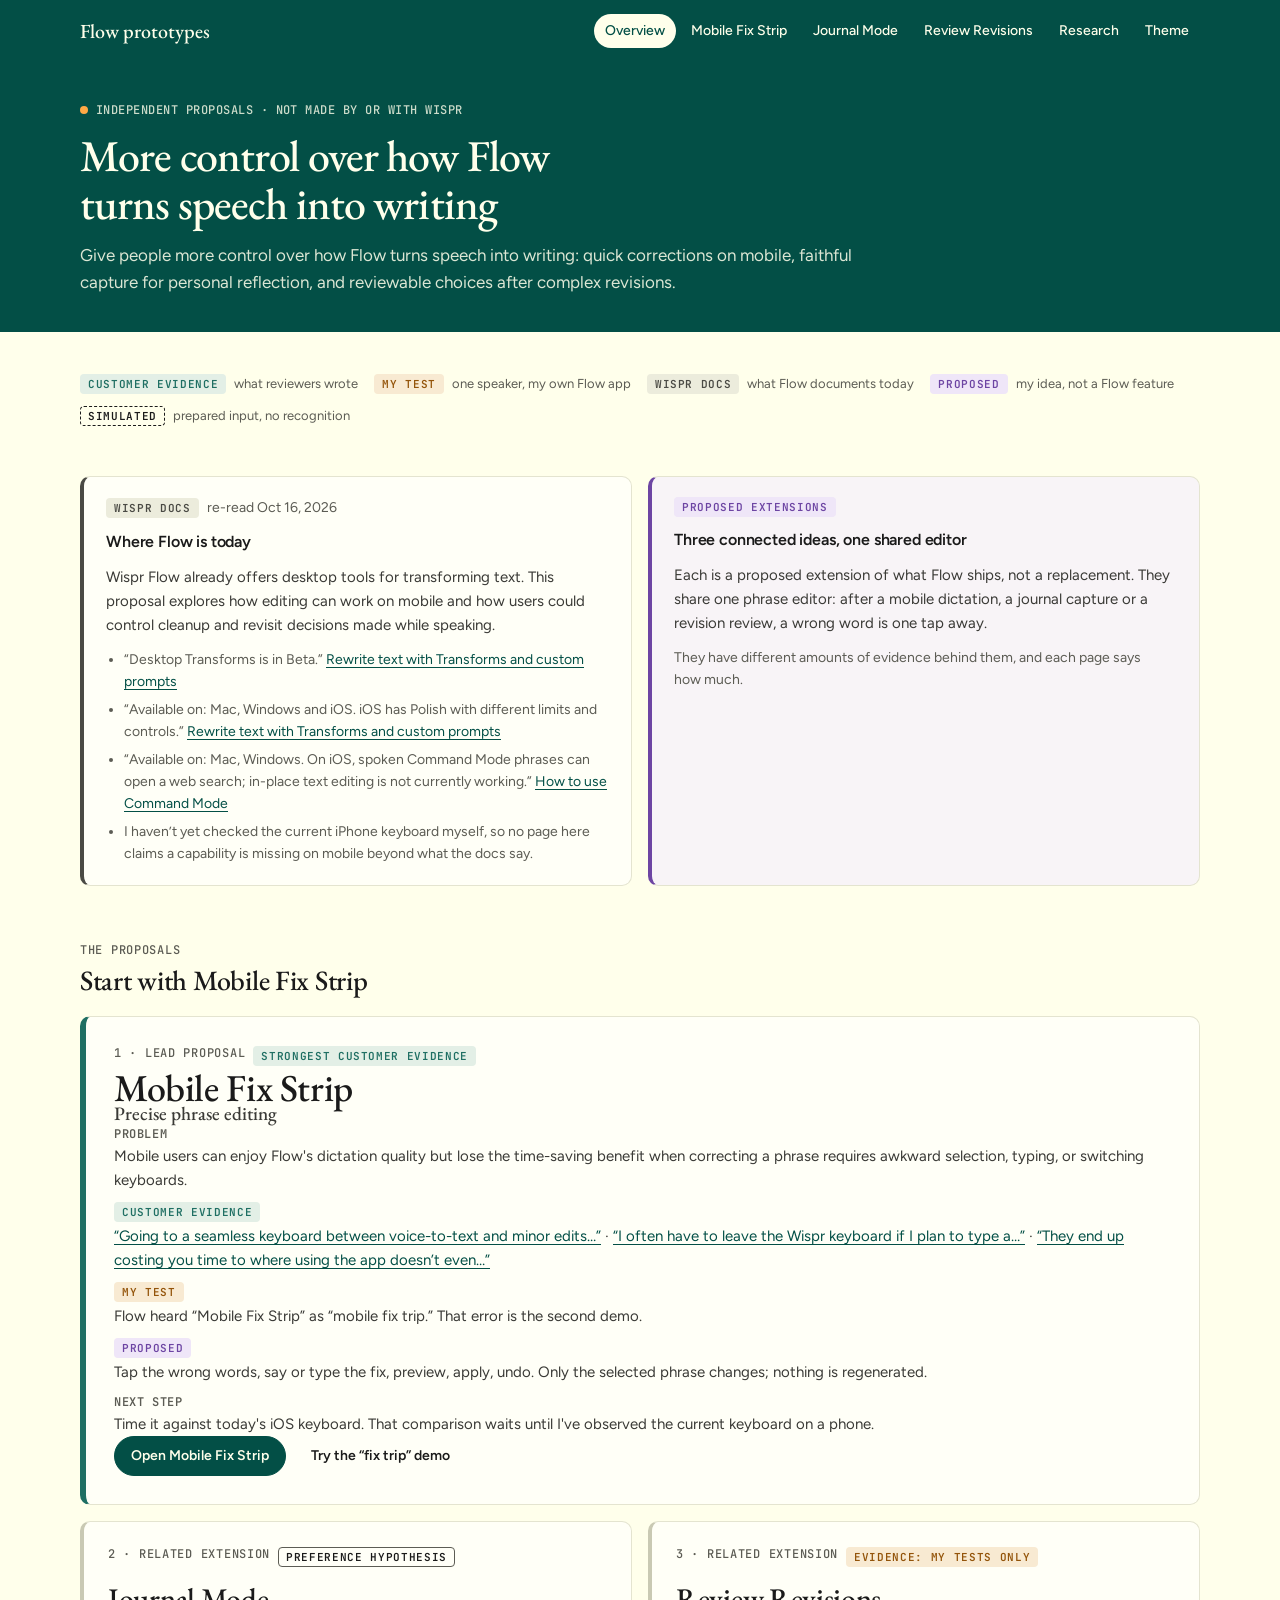
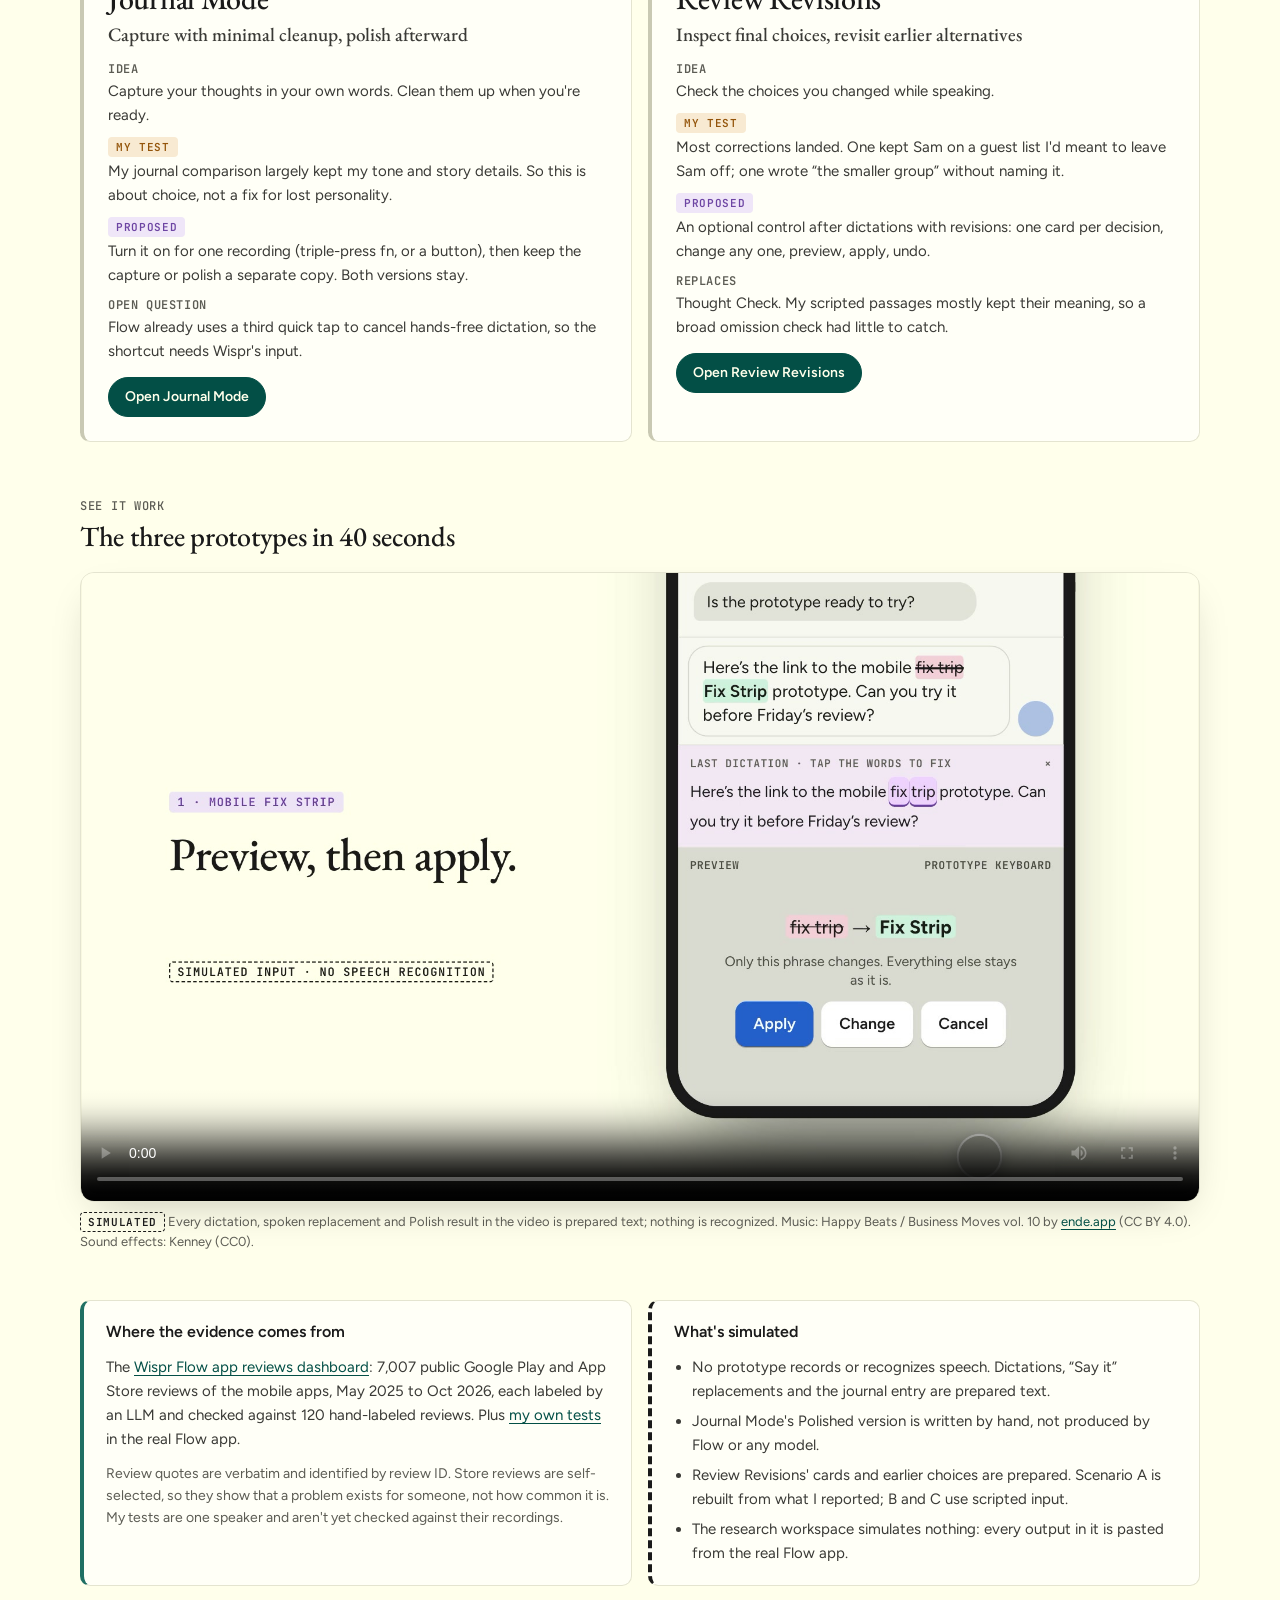
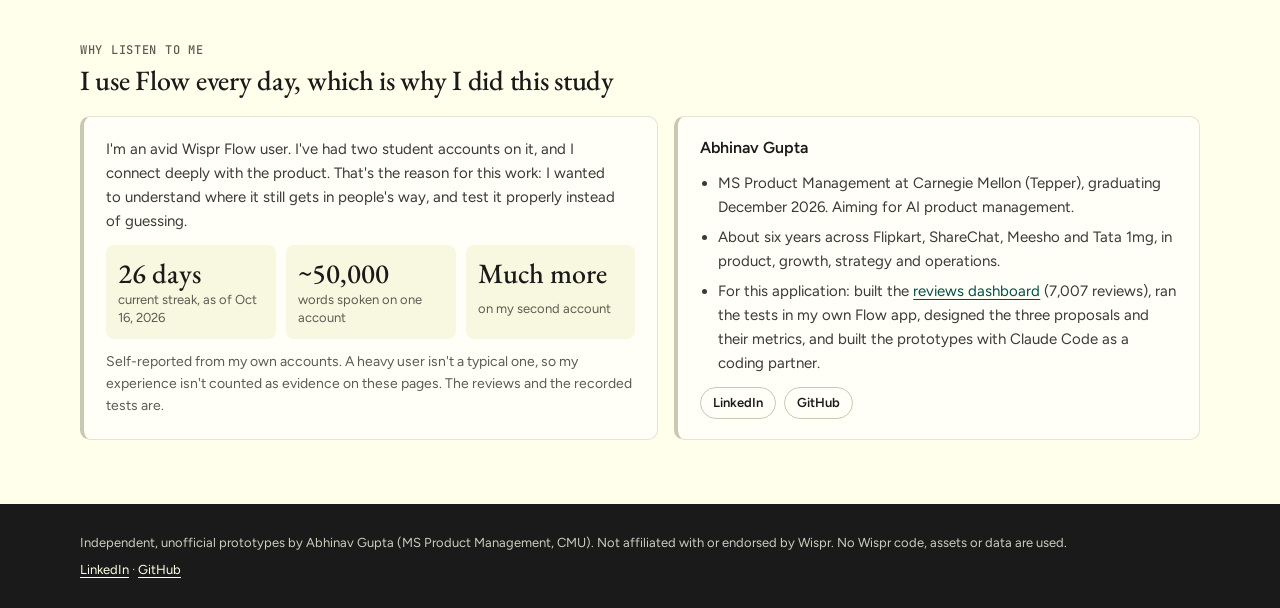
==== site/index.html @ 8ecdcc31 "Replace demo video with a 40s cut of all three prototypes Co-Authored-By: Claude Opus 5.5 <noreply@a" ====
<!doctype html>
<html lang="en">
<head>
  <meta charset="utf-8">
  <meta name="viewport" content="width=device-width, initial-scale=1, viewport-fit=cover">
  <title>Flow prototypes</title>
  <meta name="description" content="Three proposed extensions for Wispr Flow: Mobile Fix Strip, Journal Mode and Review Revisions, grounded in public app reviews and my own tests.">
  <link rel="icon" href="data:,">
  <meta name="theme-color" content="#034f46">
  <link rel="preconnect" href="https://fonts.googleapis.com">
  <link rel="preconnect" href="https://fonts.gstatic.com" crossorigin>
  <link rel="stylesheet" href="https://fonts.googleapis.com/css2?family=EB+Garamond:wght@500;600&family=Figtree:wght@400;500;600;700&family=JetBrains+Mono:wght@500;600&display=swap">
  <link rel="stylesheet" href="assets/styles.css">
  <script src="assets/shared.js"></script>
  <script src="assets/evidence.js"></script>
  <script defer src="assets/overview.js"></script>
</head>
<body>
  <a class="skip" href="#concepts">Skip to the prototypes</a>
  <div class="masthead">
    <div class="shell topbar">
      <a class="site-name" href="./">Flow prototypes</a>
      <nav class="nav" aria-label="Pages">
        <a href="./" aria-current="page">Overview</a>
        <a href="fix-strip/">Mobile Fix Strip</a>
        <a href="journal-mode/">Journal Mode</a>
        <a href="review-revisions/">Review Revisions</a>
        <a href="research/">Research</a>
        <button id="theme" type="button" aria-label="Switch color theme">Theme</button>
      </nav>
    </div>
    <div class="shell page-intro">
      <p class="independent">Independent proposals · not made by or with Wispr</p>
      <h1>More control over how Flow turns speech into writing</h1>
      <p class="lede">Give people more control over how Flow turns speech into writing: quick corrections on mobile, faithful capture for personal reflection, and reviewable choices after complex revisions.</p>
    </div>
  </div>

  <main class="shell">
    <div class="legend" aria-label="How to read these pages">
      <span class="item"><span class="tag tag-evidence">Customer evidence</span> what reviewers wrote</span>
      <span class="item"><span class="tag tag-finding">My test</span> one speaker, my own Flow app</span>
      <span class="item"><span class="tag tag-shipping">Wispr docs</span> what Flow documents today</span>
      <span class="item"><span class="tag tag-proposed">Proposed</span> my idea, not a Flow feature</span>
      <span class="item"><span class="tag tag-sim">Simulated</span> prepared input, no recognition</span>
    </div>

    <section aria-labelledby="today-h" class="grid-2">
      <article class="block shipping">
        <div class="button-row"><span class="tag tag-shipping">Wispr docs</span><span class="muted" id="read-on"></span></div>
        <h2 id="today-h" class="h3">Where Flow is today</h2>
        <p>Wispr Flow already offers desktop tools for transforming text. This proposal explores how editing can work on mobile and how users could control cleanup and revisit decisions made while speaking.</p>
        <ul class="ticks muted" id="today-quotes"></ul>
      </article>
      <article class="block proposed">
        <div class="button-row"><span class="tag tag-proposed">Proposed extensions</span></div>
        <h2 class="h3">Three connected ideas, one shared editor</h2>
        <p>Each is a proposed extension of what Flow ships, not a replacement. They share one phrase editor: after a mobile dictation, a journal capture or a revision review, a wrong word is one tap away.</p>
        <p class="muted">They have different amounts of evidence behind them, and each page says how much.</p>
      </article>
    </section>

    <section id="concepts" aria-labelledby="concepts-h">
      <div class="section-head">
        <p class="eyebrow">The proposals</p>
        <h2 id="concepts-h">Start with Mobile Fix Strip</h2>
      </div>
      <article class="block concept lead-concept">
        <div class="lead-grid">
          <div class="lead-copy">
            <div class="button-row"><span class="eyebrow">1 · Lead proposal</span><span class="tag tag-evidence">Strongest customer evidence</span></div>
            <h2>Mobile Fix Strip</h2>
            <p class="concept-kicker">Precise phrase editing</p>
            <dl>
              <div><dt>Problem</dt><dd>Mobile users can enjoy Flow's dictation quality but lose the time-saving benefit when correcting a phrase requires awkward selection, typing, or switching keyboards.</dd></div>
              <div><dt><span class="tag tag-evidence">Customer evidence</span></dt><dd id="fs-evidence"></dd></div>
              <div><dt><span class="tag tag-finding">My test</span></dt><dd>Flow heard “Mobile Fix Strip” as “mobile fix trip.” That error is the second demo.</dd></div>
              <div><dt><span class="tag tag-proposed">Proposed</span></dt><dd>Tap the wrong words, say or type the fix, preview, apply, undo. Only the selected phrase changes; nothing is regenerated.</dd></div>
              <div><dt>Next step</dt><dd>Time it against today's iOS keyboard. That comparison waits until I've observed the current keyboard on a phone.</dd></div>
            </dl>
            <div class="button-row"><a class="button primary" href="fix-strip/">Open Mobile Fix Strip</a><a class="button quiet" href="fix-strip/?scenario=fix-trip#demo">Try the “fix trip” demo</a></div>
          </div>
        </div>
      </article>

      <div class="grid-2 extensions">
        <article class="block concept">
          <div class="button-row"><span class="eyebrow">2 · Related extension</span><span class="tag tag-hypothesis">Preference hypothesis</span></div>
          <h2>Journal Mode</h2>
          <p class="concept-kicker">Capture with minimal cleanup, polish afterward</p>
          <dl>
            <div><dt>Idea</dt><dd>Capture your thoughts in your own words. Clean them up when you're ready.</dd></div>
            <div><dt><span class="tag tag-finding">My test</span></dt><dd>My journal comparison largely kept my tone and story details. So this is about choice, not a fix for lost personality.</dd></div>
            <div><dt><span class="tag tag-proposed">Proposed</span></dt><dd>Turn it on for one recording (triple-press fn, or a button), then keep the capture or polish a separate copy. Both versions stay.</dd></div>
            <div><dt>Open question</dt><dd>Flow already uses a third quick tap to cancel hands-free dictation, so the shortcut needs Wispr's input.</dd></div>
          </dl>
          <div class="button-row"><a class="button primary" href="journal-mode/">Open Journal Mode</a></div>
        </article>
        <article class="block concept">
          <div class="button-row"><span class="eyebrow">3 · Related extension</span><span class="tag tag-finding">Evidence: my tests only</span></div>
          <h2>Review Revisions</h2>
          <p class="concept-kicker">Inspect final choices, revisit earlier alternatives</p>
          <dl>
            <div><dt>Idea</dt><dd>Check the choices you changed while speaking.</dd></div>
            <div><dt><span class="tag tag-finding">My test</span></dt><dd>Most corrections landed. One kept Sam on a guest list I'd meant to leave Sam off; one wrote “the smaller group” without naming it.</dd></div>
            <div><dt><span class="tag tag-proposed">Proposed</span></dt><dd>An optional control after dictations with revisions: one card per decision, change any one, preview, apply, undo.</dd></div>
            <div><dt>Replaces</dt><dd>Thought Check. My scripted passages mostly kept their meaning, so a broad omission check had little to catch.</dd></div>
          </dl>
          <div class="button-row"><a class="button primary" href="review-revisions/">Open Review Revisions</a></div>
        </article>
      </div>
    </section>

    <section aria-labelledby="video-h" class="video-section">
      <div class="section-head">
        <p class="eyebrow">See it work</p>
        <h2 id="video-h">The three prototypes in 40 seconds</h2>
      </div>
      <figure class="video-figure">
        <video controls playsinline preload="metadata" poster="assets/video/flow-prototypes.jpg" width="1920" height="1080">
          <source src="assets/video/flow-prototypes.mp4" type="video/mp4">
          Your browser can't play this video. <a href="assets/video/flow-prototypes.mp4">Download it</a>.
        </video>
        <figcaption class="muted"><span class="tag tag-sim">Simulated</span> Every dictation, spoken replacement and Polish result in the video is prepared text; nothing is recognized. Music: Happy Beats / Business Moves vol. 10 by <a href="https://ende.app/en" target="_blank" rel="noopener">ende.app</a> (CC BY 4.0). Sound effects: Kenney (CC0).</figcaption>
      </figure>
    </section>

    <section aria-labelledby="src-h" class="grid-2">
      <article class="block evidence">
        <h3 id="src-h">Where the evidence comes from</h3>
        <p>The <a href="https://wispr-reviews-site.vercel.app/">Wispr Flow app reviews dashboard</a>: 7,007 public Google Play and App Store reviews of the mobile apps, May 2025 to Oct 2026, each labeled by an LLM and checked against 120 hand-labeled reviews. Plus <a href="research/">my own tests</a> in the real Flow app.</p>
        <p class="muted">Review quotes are verbatim and identified by review ID. Store reviews are self-selected, so they show that a problem exists for someone, not how common it is. My tests are one speaker and aren't yet checked against their recordings.</p>
      </article>
      <article class="block sim">
        <h3>What's simulated</h3>
        <ul class="ticks">
          <li>No prototype records or recognizes speech. Dictations, “Say it” replacements and the journal entry are prepared text.</li>
          <li>Journal Mode's Polished version is written by hand, not produced by Flow or any model.</li>
          <li>Review Revisions' cards and earlier choices are prepared. Scenario A is rebuilt from what I reported; B and C use scripted input.</li>
          <li>The research workspace simulates nothing: every output in it is pasted from the real Flow app.</li>
        </ul>
      </article>
    </section>

    <section aria-labelledby="about-h">
      <div class="section-head">
        <p class="eyebrow">Why listen to me</p>
        <h2 id="about-h">I use Flow every day, which is why I did this study</h2>
      </div>
      <div class="about">
        <article class="block">
          <p>I'm an avid Wispr Flow user. I've had two student accounts on it, and I connect deeply with the product. That's the reason for this work: I wanted to understand where it still gets in people's way, and test it properly instead of guessing.</p>
          <div class="usage" aria-label="My Flow usage, self-reported">
            <div><strong>26 days</strong><span>current streak, as of Oct 16, 2026</span></div>
            <div><strong>~50,000</strong><span>words spoken on one account</span></div>
            <div><strong>Much more</strong><span>on my second account</span></div>
          </div>
          <p class="muted">Self-reported from my own accounts. A heavy user isn't a typical one, so my experience isn't counted as evidence on these pages. The reviews and the recorded tests are.</p>
        </article>
        <article class="block">
          <h3>Abhinav Gupta</h3>
          <ul class="ticks">
            <li>MS Product Management at Carnegie Mellon (Tepper), graduating December 2026. Aiming for AI product management.</li>
            <li>About six years across Flipkart, ShareChat, Meesho and Tata 1mg, in product, growth, strategy and operations.</li>
            <li>For this application: built the <a href="https://wispr-reviews-site.vercel.app/">reviews dashboard</a> (7,007 reviews), ran the tests in my own Flow app, designed the three proposals and their metrics, and built the prototypes with Claude Code as a coding partner.</li>
          </ul>
          <div class="button-row"><a class="button small" href="https://www.linkedin.com/in/abhinavgupta0809" target="_blank" rel="noopener">LinkedIn</a><a class="button small" href="https://github.com/abhinavgupta0809" target="_blank" rel="noopener">GitHub</a></div>
        </article>
      </div>
    </section>
  </main>

  <footer class="site-footer">
    <div class="shell">
      <p>Independent, unofficial prototypes by Abhinav Gupta (MS Product Management, CMU). Not affiliated with or endorsed by Wispr. No Wispr code, assets or data are used.</p>
      <p><a href="https://www.linkedin.com/in/abhinavgupta0809" target="_blank" rel="noopener">LinkedIn</a> · <a href="https://github.com/abhinavgupta0809" target="_blank" rel="noopener">GitHub</a></p>
    </div>
  </footer>
</body>
</html>
---- site/assets/styles.css ----
/* Tokens: same Wispr Flow palette as the reviews dashboard (wispr-reviews/site/styles.css), read from
   wisprflow.ai's stylesheet on 2026-10-12. Content-type colors are derived: evidence, finding,
   proposed and simulated must never share a color. */
:root {
  color-scheme: light;
  --font-sans: "Figtree", ui-sans-serif, system-ui, -apple-system, "Segoe UI", Arial, sans-serif;
  --font-serif: "EB Garamond", "Iowan Old Style", Georgia, serif;
  --font-mono: "JetBrains Mono", ui-monospace, "SF Mono", Menlo, monospace;
  --ease-out: cubic-bezier(0.23, 1, 0.32, 1);
  --hero: #034f46; --ink: #1a1a1a; --cream: #ffffeb; --dawn: #f0d7ff;
  --page: #ffffeb; --surface: #f8f8e0; --raised: #fffff7; --border: #e4e4d0; --border-strong: #c9c9b3;
  --text-1: #1a1a1a; --text-2: #3a3a36; --text-3: #5c5c54; --text-4: #8a8a7c;
  --brand: #034f46; --on-brand: #ffffeb; --focus: #034f46;
  --evidence: #1f6f63; --evidence-soft: #e3efe6;
  --finding: #93540a; --finding-soft: #f8ead2;
  --proposed: #6d45a3; --proposed-soft: #efe6f8;
  --shipping: #4a4a44; --shipping-soft: #ececdc;
  --sim: #1a1a1a;
  --ok: #1f6f63; --bad: #b02e46; --warn: #93540a;
  --hl: #f0d7ff; --hl-ink: #1a1a1a; --ins: #cdeedd; --del: #f6d3d9;
  --shadow: 0 16px 40px -18px rgba(26, 26, 26, 0.28);
}
@media (prefers-color-scheme: dark) {
  :root:not([data-theme="light"]) {
    color-scheme: dark;
    --page: #1a1a1a; --surface: #222220; --raised: #2b2b28; --border: #3a3a35; --border-strong: #55554d;
    --text-1: #ffffeb; --text-2: #d6d6c2; --text-3: #a3a394; --text-4: #7d7d70;
    --brand: #dcbcf7; --on-brand: #1a1a1a; --focus: #f0d7ff;
    --evidence: #6cc4b2; --evidence-soft: #1f302c;
    --finding: #ffb45e; --finding-soft: #3a2c19;
    --proposed: #c7a5f0; --proposed-soft: #2f2640;
    --shipping: #c9c9b3; --shipping-soft: #2f2f2b;
    --sim: #ffffeb;
    --ok: #6cc4b2; --bad: #f0738a; --warn: #ffb45e;
    --hl: #5b3f86; --hl-ink: #ffffeb; --ins: #1e4a3c; --del: #5a2430;
    --shadow: 0 18px 40px -16px rgba(0, 0, 0, 0.6);
  }
}
:root[data-theme="dark"] {
  color-scheme: dark;
  --page: #1a1a1a; --surface: #222220; --raised: #2b2b28; --border: #3a3a35; --border-strong: #55554d;
  --text-1: #ffffeb; --text-2: #d6d6c2; --text-3: #a3a394; --text-4: #7d7d70;
  --brand: #dcbcf7; --on-brand: #1a1a1a; --focus: #f0d7ff;
  --evidence: #6cc4b2; --evidence-soft: #1f302c;
  --finding: #ffb45e; --finding-soft: #3a2c19;
  --proposed: #c7a5f0; --proposed-soft: #2f2640;
  --shipping: #c9c9b3; --shipping-soft: #2f2f2b;
  --sim: #ffffeb;
  --ok: #6cc4b2; --bad: #f0738a; --warn: #ffb45e;
  --hl: #5b3f86; --hl-ink: #ffffeb; --ins: #1e4a3c; --del: #5a2430;
  --shadow: 0 18px 40px -16px rgba(0, 0, 0, 0.6);
}

/* Base */
*, *::before, *::after { box-sizing: border-box; }
html { scrollbar-color: var(--border-strong) transparent; }
body { margin: 0; background: var(--page); color: var(--text-2); font: 400 15px/24px var(--font-sans); -webkit-font-smoothing: antialiased; }
h1, h2, h3, h4, p, ul, ol, figure, blockquote { margin: 0; }
h1, h2, h3, h4 { color: var(--text-1); font-weight: 600; text-wrap: balance; }
h1 { font: 500 44px/48px var(--font-serif); letter-spacing: -0.02em; }
h2 { font: 500 28px/32px var(--font-serif); letter-spacing: -0.01em; }
h3 { font-size: 16px; line-height: 22px; }
h4 { font-size: 14px; line-height: 20px; }
p { text-wrap: pretty; }
a { color: var(--brand); text-underline-offset: 3px; }
code, .mono { font-family: var(--font-mono); font-size: 0.86em; }
[hidden] { display: none !important; }
:focus-visible { outline: 2px solid var(--focus); outline-offset: 2px; border-radius: 4px; }
.sr-only { position: absolute; width: 1px; height: 1px; overflow: hidden; clip-path: inset(50%); white-space: nowrap; }
.skip { position: absolute; left: -999px; top: 8px; background: var(--raised); padding: 8px 12px; z-index: 10; }
.skip:focus { left: 8px; }

.shell { width: min(1120px, 100% - 32px); margin-inline: auto; }

/* Masthead and nav */
.masthead { background: var(--hero); color: var(--cream); }
.masthead a { color: var(--cream); }
.topbar { display: flex; align-items: center; justify-content: space-between; gap: 16px; padding-block: 14px; flex-wrap: wrap; }
.site-name { font: 500 20px/24px var(--font-serif); text-decoration: none; }
.nav { display: flex; gap: 4px; flex-wrap: wrap; align-items: center; }
.nav a, .nav button { color: var(--cream); text-decoration: none; font: 500 14px/20px var(--font-sans); padding: 6px 10px; border-radius: 999px; border: 1px solid transparent; background: none; cursor: pointer; }
.nav a:hover, .nav button:hover { border-color: rgba(255, 255, 235, 0.35); }
.nav a[aria-current="page"] { background: var(--cream); color: var(--hero); }
.page-intro { padding-block: 40px 36px; display: grid; gap: 14px; }
.page-intro > * { max-width: 780px; }
.page-intro h1 { color: var(--cream); }
.page-intro .lede { color: rgba(255, 255, 235, 0.86); font-size: 17px; line-height: 27px; }
.independent { display: inline-flex; gap: 8px; align-items: center; font: 500 12px/16px var(--font-mono); letter-spacing: 0.04em; text-transform: uppercase; color: rgba(255, 255, 235, 0.8); }
.independent::before { content: ""; width: 8px; height: 8px; border-radius: 50%; background: #ffa946; }

main { padding-block: 40px 64px; display: grid; gap: 48px; }
section > h2 + p, .section-head p { margin-top: 8px; color: var(--text-3); max-width: 720px; }
.section-head { margin-bottom: 20px; }
.eyebrow { font: 500 12px/16px var(--font-mono); text-transform: uppercase; letter-spacing: 0.06em; color: var(--text-3); margin-bottom: 6px; }

/* Content-type tags: the one visual system that keeps evidence, findings and proposals apart */
.tag { display: inline-flex; align-items: center; gap: 6px; font: 600 11px/16px var(--font-mono); text-transform: uppercase; letter-spacing: 0.06em; padding: 2px 8px; border-radius: 4px; white-space: nowrap; }
.tag-evidence { color: var(--evidence); background: var(--evidence-soft); }
.tag-finding { color: var(--finding); background: var(--finding-soft); }
.tag-proposed { color: var(--proposed); background: var(--proposed-soft); }
.tag-shipping { color: var(--shipping); background: var(--shipping-soft); }
.tag-sim { color: var(--sim); border: 1.5px dashed currentColor; padding: 1px 7px; }
.tag-hypothesis { color: var(--text-1); border: 1.5px solid var(--text-3); padding: 1px 7px; }
.tag-unverified { color: var(--warn); border: 1.5px solid currentColor; padding: 1px 7px; }

.block { background: var(--raised); border: 1px solid var(--border); border-left: 4px solid var(--kind, var(--border-strong)); border-radius: 10px; padding: 20px 22px; display: grid; gap: 12px; align-content: start; }
.block.evidence { --kind: var(--evidence); }
.block.finding { --kind: var(--finding); }
.block.proposed { --kind: var(--proposed); background: color-mix(in srgb, var(--proposed-soft) 45%, var(--raised)); }
.block.shipping { --kind: var(--shipping); }
.block.sim { --kind: var(--sim); border-left-style: dashed; }
.block p { color: var(--text-2); }
.block .muted, .muted { color: var(--text-3); font-size: 14px; line-height: 22px; }

.legend { display: flex; flex-wrap: wrap; gap: 8px 16px; align-items: center; font-size: 13px; color: var(--text-3); }
.legend span.item { display: inline-flex; gap: 8px; align-items: center; }

.grid-2 { display: grid; grid-template-columns: repeat(2, minmax(0, 1fr)); gap: 16px; }
.grid-3 { display: grid; grid-template-columns: repeat(3, minmax(0, 1fr)); gap: 16px; }
@media (max-width: 860px) { .grid-2, .grid-3 { grid-template-columns: 1fr; } }

/* Review quotes */
.quote { display: grid; gap: 10px; }
.quote blockquote { font: 500 19px/27px var(--font-serif); color: var(--text-1); }
.quote blockquote::before { content: "\201C"; } .quote blockquote::after { content: "\201D"; }
.quote .meta { font-size: 13px; line-height: 20px; color: var(--text-3); }
.quote .meta code { font-size: 12px; overflow-wrap: anywhere; }
.quote .why { font-size: 13px; line-height: 20px; color: var(--text-3); border-top: 1px dashed var(--border-strong); padding-top: 10px; }

/* Buttons */
.button { display: inline-flex; align-items: center; justify-content: center; gap: 8px; min-height: 40px; padding: 8px 16px; border-radius: 999px; border: 1px solid var(--border-strong); background: var(--raised); color: var(--text-1); font: 600 14px/20px var(--font-sans); cursor: pointer; text-decoration: none; transition: transform 120ms var(--ease-out), background 160ms; }
.button:hover { background: var(--surface); }
.button:active { transform: scale(0.97); }
.button.primary { background: var(--brand); border-color: var(--brand); color: var(--on-brand); }
.button.primary:hover { filter: brightness(1.08); }
.button.quiet { border-color: transparent; background: none; }
.button.small { min-height: 32px; padding: 4px 12px; font-size: 13px; }
.button[disabled] { opacity: 0.45; cursor: not-allowed; transform: none; }
.button-row { display: flex; gap: 8px; flex-wrap: wrap; align-items: center; }

/* Overview cards */
.concept { display: grid; gap: 14px; padding: 24px; }
.concept h2 { font-size: 30px; line-height: 34px; }
.concept .status { font-size: 13px; color: var(--text-3); }
.concept dl { display: grid; gap: 10px; margin: 0; }
.concept dt { font: 600 12px/16px var(--font-mono); text-transform: uppercase; letter-spacing: 0.05em; color: var(--text-3); }
.concept dd { margin: 2px 0 0; }

table { border-collapse: collapse; width: 100%; font-size: 14px; }
th, td { text-align: left; padding: 8px 10px; border-bottom: 1px solid var(--border); vertical-align: top; }
th { font: 600 12px/16px var(--font-mono); text-transform: uppercase; letter-spacing: 0.04em; color: var(--text-3); }
.table-wrap { overflow-x: auto; }

ul.plain { display: grid; gap: 8px; padding: 0; list-style: none; }
ul.ticks { display: grid; gap: 6px; padding-left: 18px; }
ol.steps { display: grid; gap: 6px; padding-left: 20px; }

footer.site-footer { background: var(--ink); color: rgba(255, 255, 235, 0.78); padding-block: 28px; font-size: 13px; line-height: 21px; }
footer.site-footer a { color: var(--cream); }
footer.site-footer .shell { display: grid; gap: 6px; }

@media (max-width: 640px) {
  h1 { font-size: 34px; line-height: 38px; }
  h2 { font-size: 24px; line-height: 28px; }
  .page-intro { padding-block: 28px; }
  main { padding-block: 28px 48px; gap: 36px; }
  .block { padding: 16px; }
}
@media (prefers-reduced-motion: reduce) { *, *::before, *::after { transition-duration: 1ms !important; animation-duration: 1ms !important; } }
.doc-quote { font: 500 17px/25px var(--font-serif); color: var(--text-1); }

/* Metrics */
.metrics { display: grid; gap: 16px; }
.m-gate { font-size: 14px; color: var(--text-2); }
.ladder { display: grid; grid-template-columns: minmax(0, 1.3fr) auto minmax(0, 1fr) auto minmax(0, 1fr); gap: 10px; align-items: stretch; }
.rung { border: 1px solid var(--border); border-radius: 10px; padding: 12px 14px; background: var(--raised); display: grid; gap: 4px; align-content: start; }
.rung strong { color: var(--text-1); font-size: 14px; line-height: 20px; font-weight: 600; }
.rung-label { font: 600 11px/16px var(--font-mono); text-transform: uppercase; letter-spacing: 0.05em; color: var(--text-3); }
.rung.star { border: 2px solid var(--proposed); background: var(--proposed-soft); }
.rung.anchor { border-style: dashed; }
.ladder .arrow { align-self: center; color: var(--text-3); font-size: 20px; }
@media (max-width: 760px) { .ladder { grid-template-columns: 1fr; } .ladder .arrow { transform: rotate(90deg); justify-self: center; } }
.m-star { font: 500 26px/30px var(--font-serif); }
.m-def, .m-card dl, .stedii dl { display: grid; gap: 6px; margin: 0; }
.m-row { display: grid; grid-template-columns: 150px minmax(0, 1fr); gap: 2px 12px; font-size: 14px; line-height: 21px; }
.m-row dt { font-weight: 600; color: var(--text-1); }
.m-row dd { margin: 0; color: var(--text-2); }
@media (max-width: 560px) { .m-row { grid-template-columns: 1fr; } }
.stedii summary { cursor: pointer; font-weight: 600; font-size: 14px; color: var(--text-1); }
.stedii[open] summary { margin-bottom: 8px; }
.m-sub { margin-top: 8px; }
.m-grid { display: grid; grid-template-columns: repeat(auto-fit, minmax(200px, 1fr)); gap: 12px; }
.m-card { background: var(--raised); border: 1px solid var(--border); border-radius: 10px; padding: 14px 16px; display: grid; gap: 8px; align-content: start; }
.m-card h4 { font-size: 15px; }
.m-formula { font-family: var(--font-mono); font-size: 12px; line-height: 18px; color: var(--text-2); background: var(--surface); border-radius: 6px; padding: 8px 10px; }
.m-card .m-row { grid-template-columns: 1fr; font-size: 13px; line-height: 19px; }
.m-card .m-row dt { font: 600 11px/16px var(--font-mono); text-transform: uppercase; letter-spacing: 0.05em; color: var(--text-3); }

/* About */
.about { display: grid; grid-template-columns: minmax(0, 1.1fr) minmax(0, 1fr); gap: 16px; }
@media (max-width: 860px) { .about { grid-template-columns: 1fr; } }
.usage { display: grid; grid-template-columns: repeat(3, minmax(0, 1fr)); gap: 10px; }
@media (max-width: 520px) { .usage { grid-template-columns: 1fr; } }
.usage div { background: var(--surface); border-radius: 8px; padding: 12px; display: grid; gap: 2px; }
.usage strong { font: 500 28px/32px var(--font-serif); color: var(--text-1); }
.usage span { font-size: 13px; line-height: 18px; color: var(--text-3); }

/* Overview video */
.video-figure { margin: 0; display: grid; gap: 10px; }
.video-figure video { width: 100%; height: auto; aspect-ratio: 16 / 9; border-radius: 14px; border: 1px solid var(--border); background: var(--surface); box-shadow: var(--shadow); display: block; }
.video-figure figcaption { font-size: 13px; line-height: 20px; }

/* Demo side panels: step checklist and text check (all three prototypes) */
.checklist { display: grid; gap: 6px; padding: 0; list-style: none; counter-reset: step; }
.checklist li { counter-increment: step; display: flex; gap: 10px; align-items: baseline; font-size: 14px; line-height: 20px; color: var(--text-3); }
.checklist li::before { content: counter(step); flex: none; width: 22px; height: 22px; border-radius: 50%; display: grid; place-items: center; font: 600 11px/1 var(--font-mono); border: 1px solid var(--border-strong); }
.checklist li.done { color: var(--text-1); }
.checklist li.done::before { content: "\2713"; background: var(--ok); border-color: var(--ok); color: var(--page); }
.checklist li.now { color: var(--text-1); font-weight: 600; }
.checklist li.now::before { border-color: var(--proposed); color: var(--proposed); border-width: 2px; }

.check-row { display: grid; grid-template-columns: 72px minmax(0, 1fr); gap: 4px 10px; font-size: 13px; line-height: 20px; }
.check-row code { font-size: 12px; overflow-wrap: anywhere; color: var(--text-1); }
.check-ok { color: var(--ok); font-weight: 600; }
.check-bad { color: var(--bad); font-weight: 600; }


/* Feature names, toggles */
.page-intro .kicker { font: 500 22px/28px var(--font-serif); color: #f0d7ff; margin-top: -6px; }
.button[aria-pressed="true"] { background: var(--text-1); border-color: var(--text-1); color: var(--page); }
.first-hand { margin-top: 16px; }
.block + .block { margin-top: 0; }

/* Overview: lead proposal and extensions */
.h3 { font: 600 16px/22px var(--font-sans); }
.concept-kicker { font: 500 19px/25px var(--font-serif); color: var(--proposed); margin-top: -8px; }
.lead-concept { border-left-width: 6px; --kind: var(--evidence); padding: 28px; }
.lead-concept h2 { font-size: 38px; line-height: 42px; }
.extensions { margin-top: 16px; }
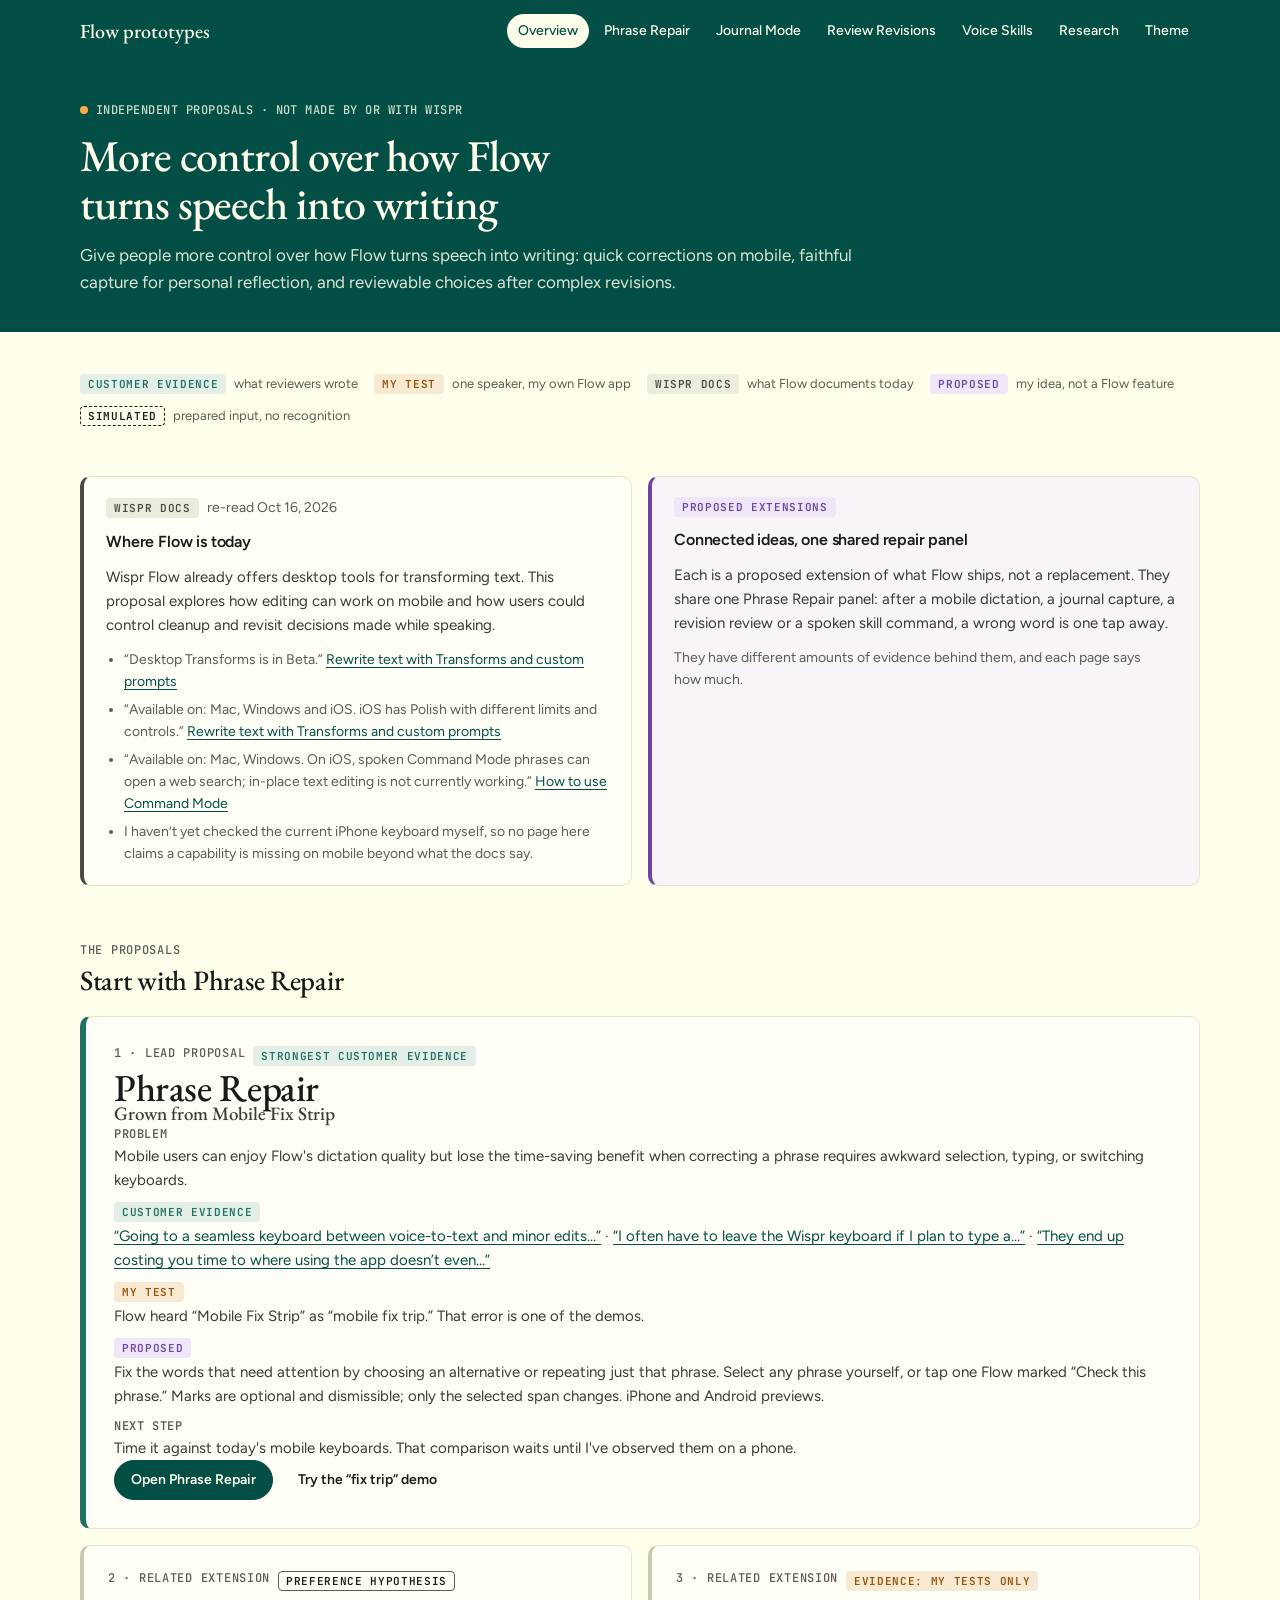
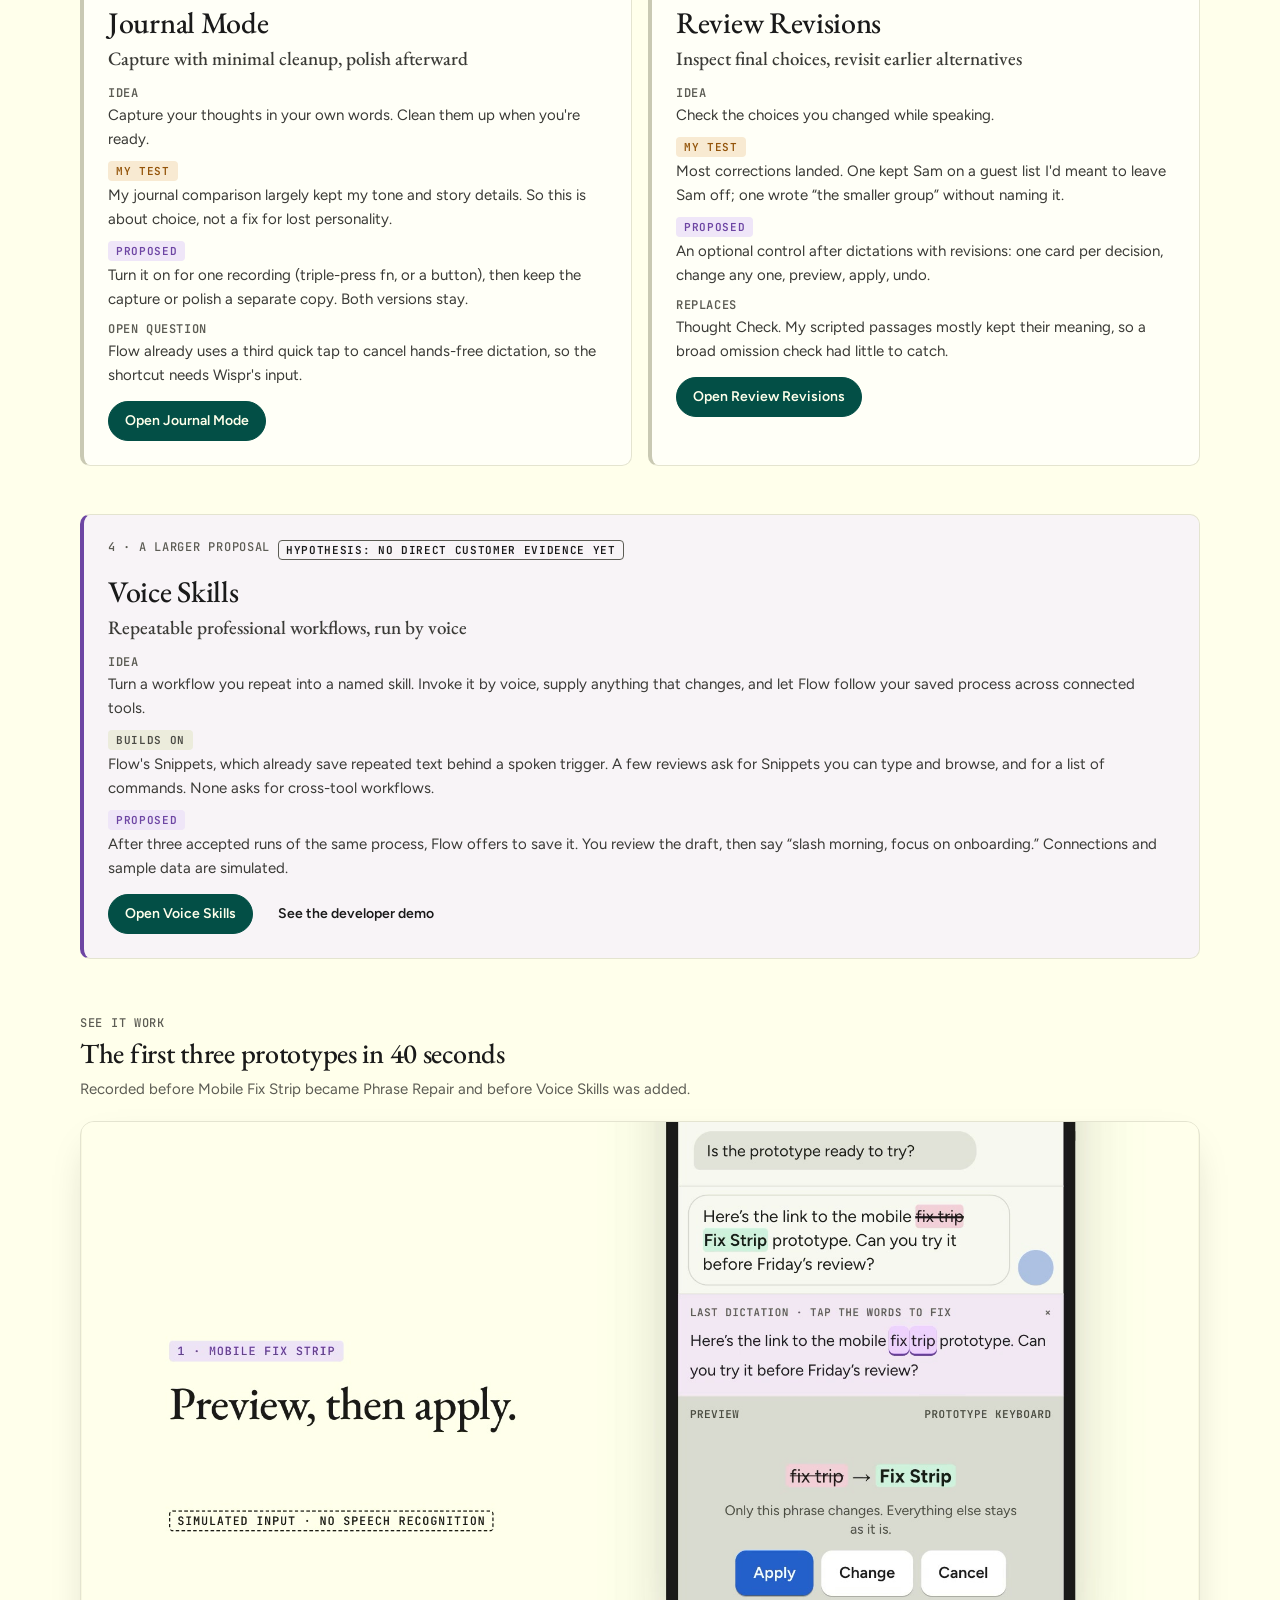
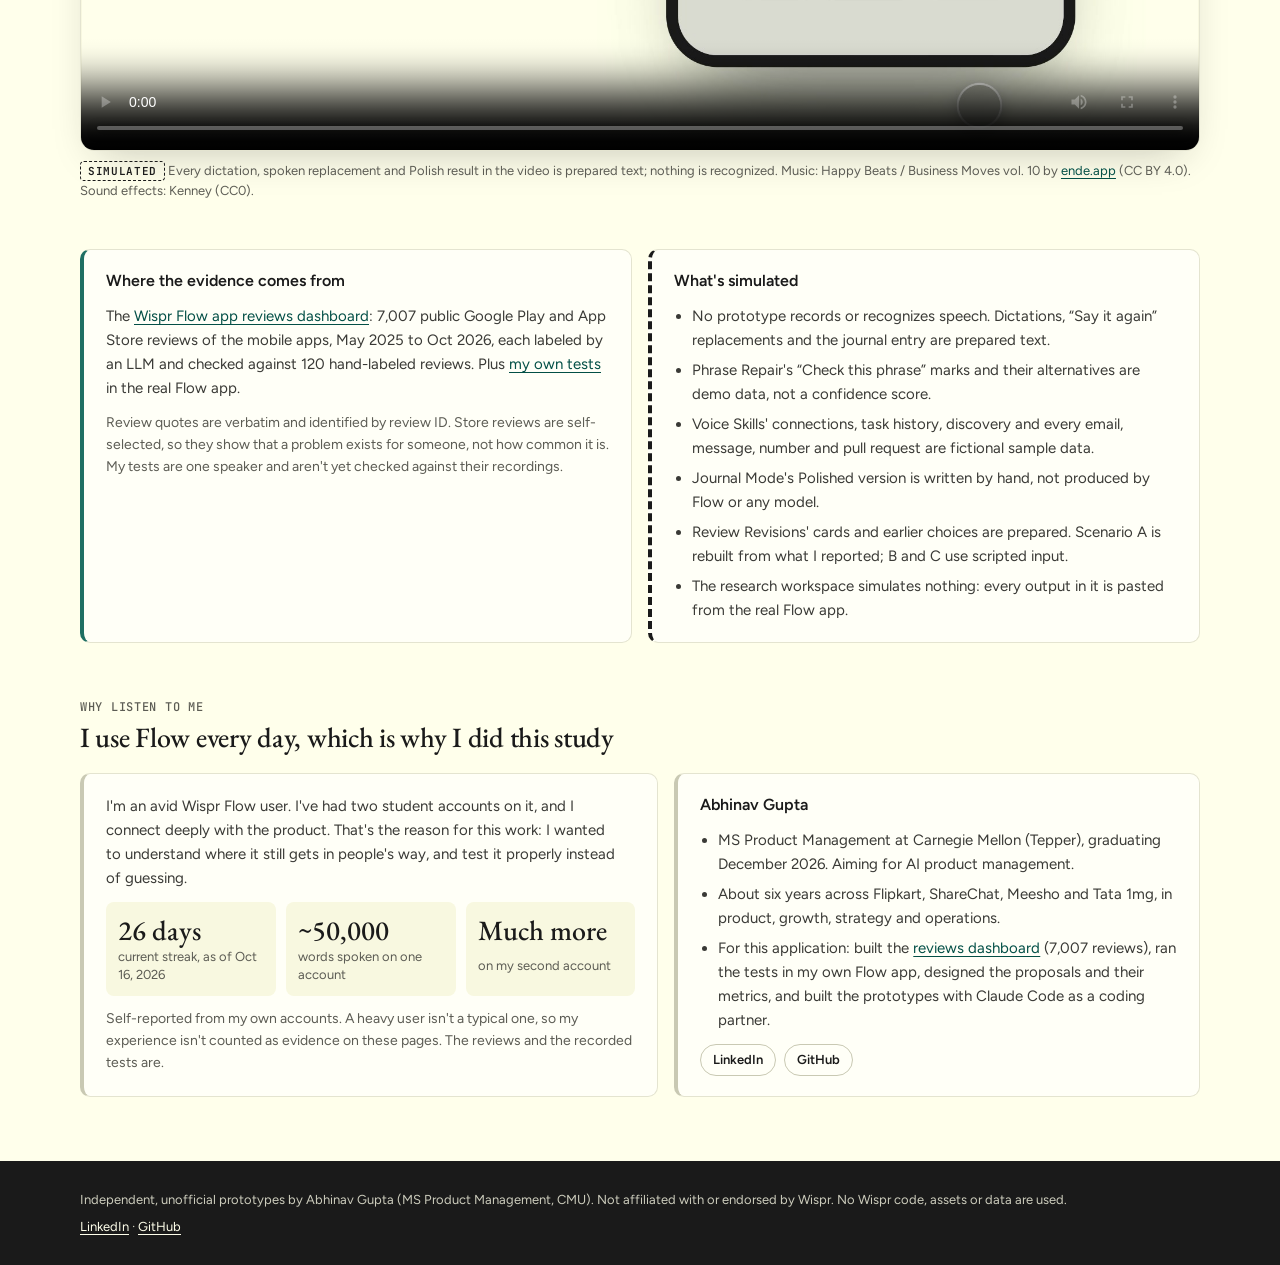
==== commit 9c25586b: "Phrase Repair (from Mobile Fix Strip) and Voice Skills Phrase Repair adds optional Check this phrase" ====
--- a/site/index.html
+++ b/site/index.html
@@ -4,7 +4,7 @@
   <meta charset="utf-8">
   <meta name="viewport" content="width=device-width, initial-scale=1, viewport-fit=cover">
   <title>Flow prototypes</title>
-  <meta name="description" content="Three proposed extensions for Wispr Flow: Mobile Fix Strip, Journal Mode and Review Revisions, grounded in public app reviews and my own tests.">
+  <meta name="description" content="Proposed extensions for Wispr Flow: Phrase Repair, Journal Mode, Review Revisions and Voice Skills, grounded in public app reviews and my own tests.">
   <link rel="icon" href="data:,">
   <meta name="theme-color" content="#034f46">
   <link rel="preconnect" href="https://fonts.googleapis.com">
@@ -22,9 +22,10 @@
       <a class="site-name" href="./">Flow prototypes</a>
       <nav class="nav" aria-label="Pages">
         <a href="./" aria-current="page">Overview</a>
-        <a href="fix-strip/">Mobile Fix Strip</a>
+        <a href="phrase-repair/">Phrase Repair</a>
         <a href="journal-mode/">Journal Mode</a>
         <a href="review-revisions/">Review Revisions</a>
+        <a href="voice-skills/">Voice Skills</a>
         <a href="research/">Research</a>
         <button id="theme" type="button" aria-label="Switch color theme">Theme</button>
       </nav>
@@ -54,8 +55,8 @@
       </article>
       <article class="block proposed">
         <div class="button-row"><span class="tag tag-proposed">Proposed extensions</span></div>
-        <h2 class="h3">Three connected ideas, one shared editor</h2>
-        <p>Each is a proposed extension of what Flow ships, not a replacement. They share one phrase editor: after a mobile dictation, a journal capture or a revision review, a wrong word is one tap away.</p>
+        <h2 class="h3">Connected ideas, one shared repair panel</h2>
+        <p>Each is a proposed extension of what Flow ships, not a replacement. They share one Phrase Repair panel: after a mobile dictation, a journal capture, a revision review or a spoken skill command, a wrong word is one tap away.</p>
         <p class="muted">They have different amounts of evidence behind them, and each page says how much.</p>
       </article>
     </section>
@@ -63,22 +64,22 @@
     <section id="concepts" aria-labelledby="concepts-h">
       <div class="section-head">
         <p class="eyebrow">The proposals</p>
-        <h2 id="concepts-h">Start with Mobile Fix Strip</h2>
+        <h2 id="concepts-h">Start with Phrase Repair</h2>
       </div>
       <article class="block concept lead-concept">
         <div class="lead-grid">
           <div class="lead-copy">
             <div class="button-row"><span class="eyebrow">1 · Lead proposal</span><span class="tag tag-evidence">Strongest customer evidence</span></div>
-            <h2>Mobile Fix Strip</h2>
-            <p class="concept-kicker">Precise phrase editing</p>
+            <h2>Phrase Repair</h2>
+            <p class="concept-kicker">Grown from Mobile Fix Strip</p>
             <dl>
               <div><dt>Problem</dt><dd>Mobile users can enjoy Flow's dictation quality but lose the time-saving benefit when correcting a phrase requires awkward selection, typing, or switching keyboards.</dd></div>
               <div><dt><span class="tag tag-evidence">Customer evidence</span></dt><dd id="fs-evidence"></dd></div>
-              <div><dt><span class="tag tag-finding">My test</span></dt><dd>Flow heard “Mobile Fix Strip” as “mobile fix trip.” That error is the second demo.</dd></div>
-              <div><dt><span class="tag tag-proposed">Proposed</span></dt><dd>Tap the wrong words, say or type the fix, preview, apply, undo. Only the selected phrase changes; nothing is regenerated.</dd></div>
-              <div><dt>Next step</dt><dd>Time it against today's iOS keyboard. That comparison waits until I've observed the current keyboard on a phone.</dd></div>
+              <div><dt><span class="tag tag-finding">My test</span></dt><dd>Flow heard “Mobile Fix Strip” as “mobile fix trip.” That error is one of the demos.</dd></div>
+              <div><dt><span class="tag tag-proposed">Proposed</span></dt><dd>Fix the words that need attention by choosing an alternative or repeating just that phrase. Select any phrase yourself, or tap one Flow marked “Check this phrase.” Marks are optional and dismissible; only the selected span changes. iPhone and Android previews.</dd></div>
+              <div><dt>Next step</dt><dd>Time it against today's mobile keyboards. That comparison waits until I've observed them on a phone.</dd></div>
             </dl>
-            <div class="button-row"><a class="button primary" href="fix-strip/">Open Mobile Fix Strip</a><a class="button quiet" href="fix-strip/?scenario=fix-trip#demo">Try the “fix trip” demo</a></div>
+            <div class="button-row"><a class="button primary" href="phrase-repair/">Open Phrase Repair</a><a class="button quiet" href="phrase-repair/?scenario=product#demo">Try the “fix trip” demo</a></div>
           </div>
         </div>
       </article>
@@ -111,10 +112,25 @@
       </div>
     </section>
 
+    <section aria-labelledby="vs-h">
+      <article class="block concept proposed vs-card">
+        <div class="button-row"><span class="eyebrow">4 · A larger proposal</span><span class="tag tag-hypothesis">Hypothesis: no direct customer evidence yet</span></div>
+        <h2 id="vs-h">Voice Skills</h2>
+        <p class="concept-kicker">Repeatable professional workflows, run by voice</p>
+        <dl>
+          <div><dt>Idea</dt><dd>Turn a workflow you repeat into a named skill. Invoke it by voice, supply anything that changes, and let Flow follow your saved process across connected tools.</dd></div>
+          <div><dt><span class="tag tag-shipping">Builds on</span></dt><dd>Flow's Snippets, which already save repeated text behind a spoken trigger. A few reviews ask for Snippets you can type and browse, and for a list of commands. None asks for cross-tool workflows.</dd></div>
+          <div><dt><span class="tag tag-proposed">Proposed</span></dt><dd>After three accepted runs of the same process, Flow offers to save it. You review the draft, then say “slash morning, focus on onboarding.” Connections and sample data are simulated.</dd></div>
+        </dl>
+        <div class="button-row"><a class="button primary" href="voice-skills/">Open Voice Skills</a><a class="button quiet" href="voice-skills/#dev-demo">See the developer demo</a></div>
+      </article>
+    </section>
+
     <section aria-labelledby="video-h" class="video-section">
       <div class="section-head">
         <p class="eyebrow">See it work</p>
-        <h2 id="video-h">The three prototypes in 40 seconds</h2>
+        <h2 id="video-h">The first three prototypes in 40 seconds</h2>
+        <p>Recorded before Mobile Fix Strip became Phrase Repair and before Voice Skills was added.</p>
       </div>
       <figure class="video-figure">
         <video controls playsinline preload="metadata" poster="assets/video/flow-prototypes.jpg" width="1920" height="1080">
@@ -134,7 +150,9 @@
       <article class="block sim">
         <h3>What's simulated</h3>
         <ul class="ticks">
-          <li>No prototype records or recognizes speech. Dictations, “Say it” replacements and the journal entry are prepared text.</li>
+          <li>No prototype records or recognizes speech. Dictations, “Say it again” replacements and the journal entry are prepared text.</li>
+          <li>Phrase Repair's “Check this phrase” marks and their alternatives are demo data, not a confidence score.</li>
+          <li>Voice Skills' connections, task history, discovery and every email, message, number and pull request are fictional sample data.</li>
           <li>Journal Mode's Polished version is written by hand, not produced by Flow or any model.</li>
           <li>Review Revisions' cards and earlier choices are prepared. Scenario A is rebuilt from what I reported; B and C use scripted input.</li>
           <li>The research workspace simulates nothing: every output in it is pasted from the real Flow app.</li>
@@ -162,7 +180,7 @@
           <ul class="ticks">
             <li>MS Product Management at Carnegie Mellon (Tepper), graduating December 2026. Aiming for AI product management.</li>
             <li>About six years across Flipkart, ShareChat, Meesho and Tata 1mg, in product, growth, strategy and operations.</li>
-            <li>For this application: built the <a href="https://wispr-reviews-site.vercel.app/">reviews dashboard</a> (7,007 reviews), ran the tests in my own Flow app, designed the three proposals and their metrics, and built the prototypes with Claude Code as a coding partner.</li>
+            <li>For this application: built the <a href="https://wispr-reviews-site.vercel.app/">reviews dashboard</a> (7,007 reviews), ran the tests in my own Flow app, designed the proposals and their metrics, and built the prototypes with Claude Code as a coding partner.</li>
           </ul>
           <div class="button-row"><a class="button small" href="https://www.linkedin.com/in/abhinavgupta0809" target="_blank" rel="noopener">LinkedIn</a><a class="button small" href="https://github.com/abhinavgupta0809" target="_blank" rel="noopener">GitHub</a></div>
         </article>
--- a/site/assets/styles.css
+++ b/site/assets/styles.css
@@ -237,3 +237,4 @@
 .lead-concept { border-left-width: 6px; --kind: var(--evidence); padding: 28px; }
 .lead-concept h2 { font-size: 38px; line-height: 42px; }
 .extensions { margin-top: 16px; }
+.vs-card { margin-top: 0; }
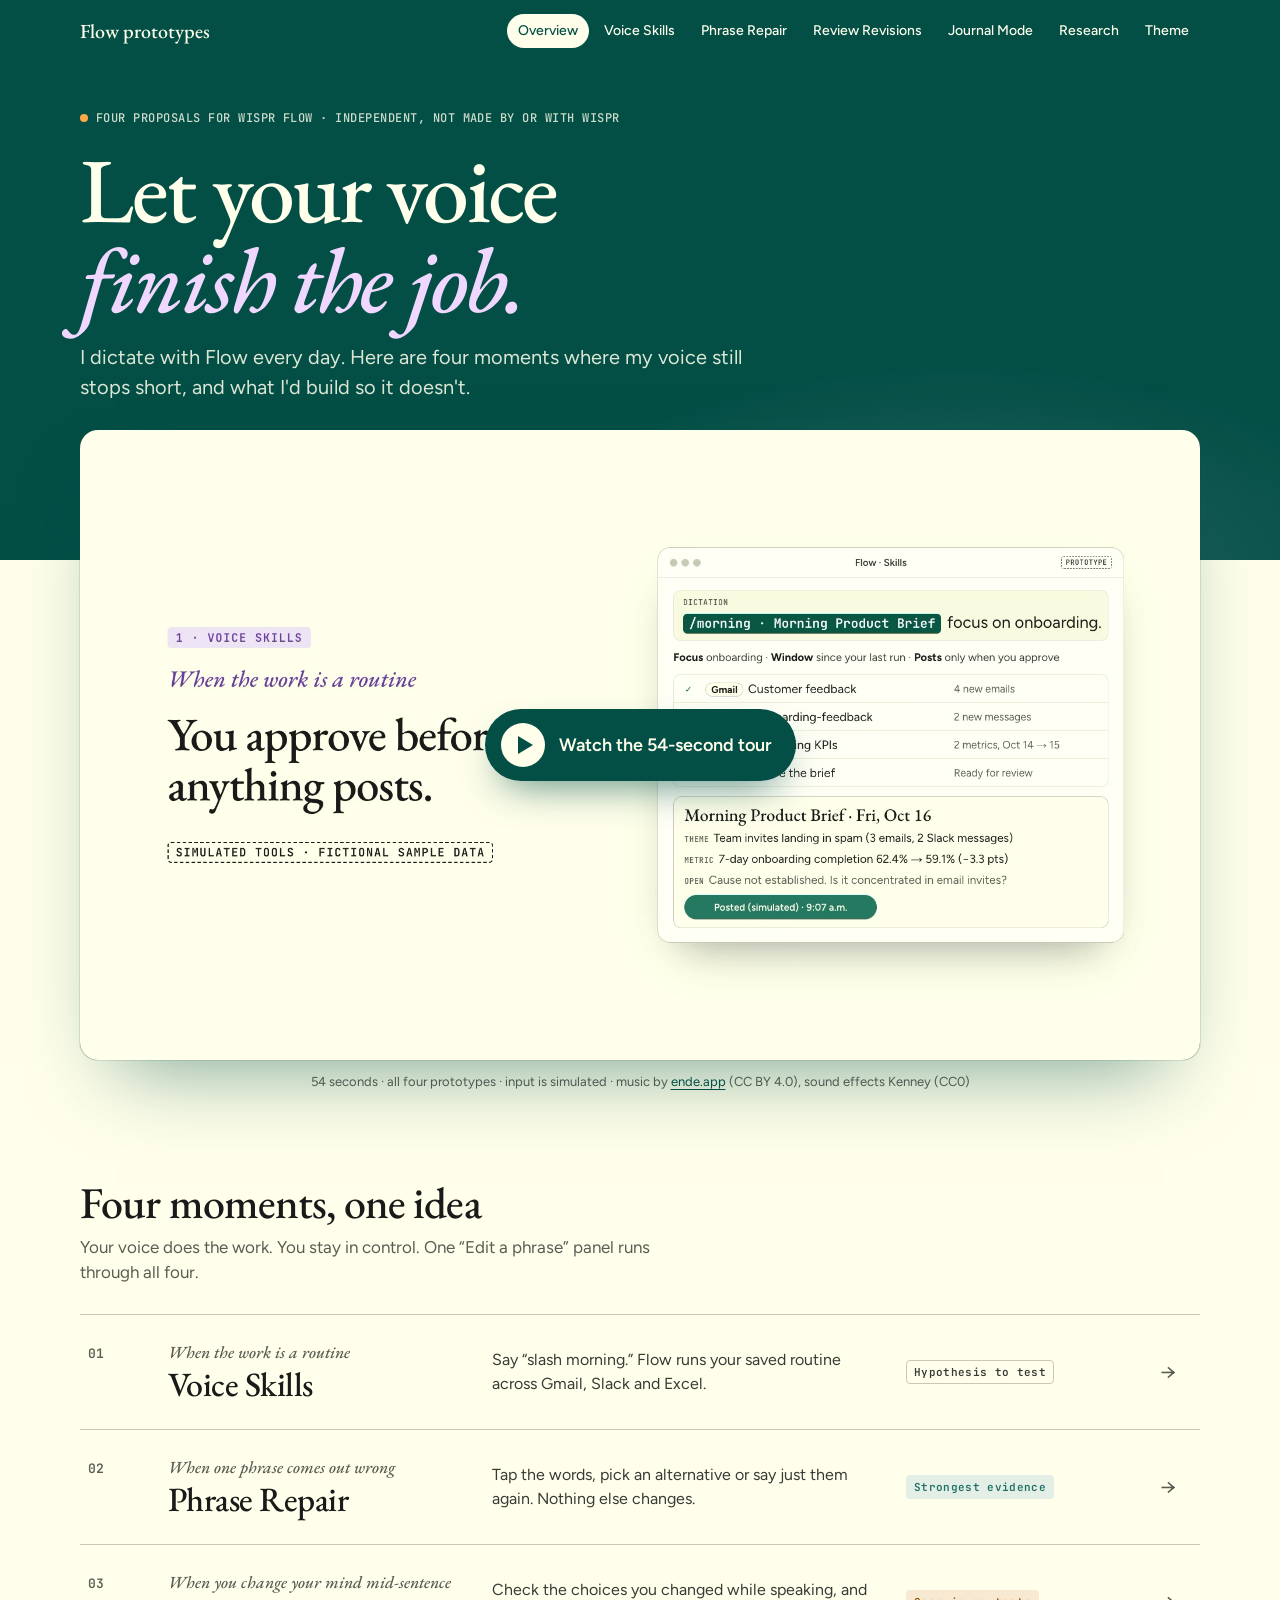
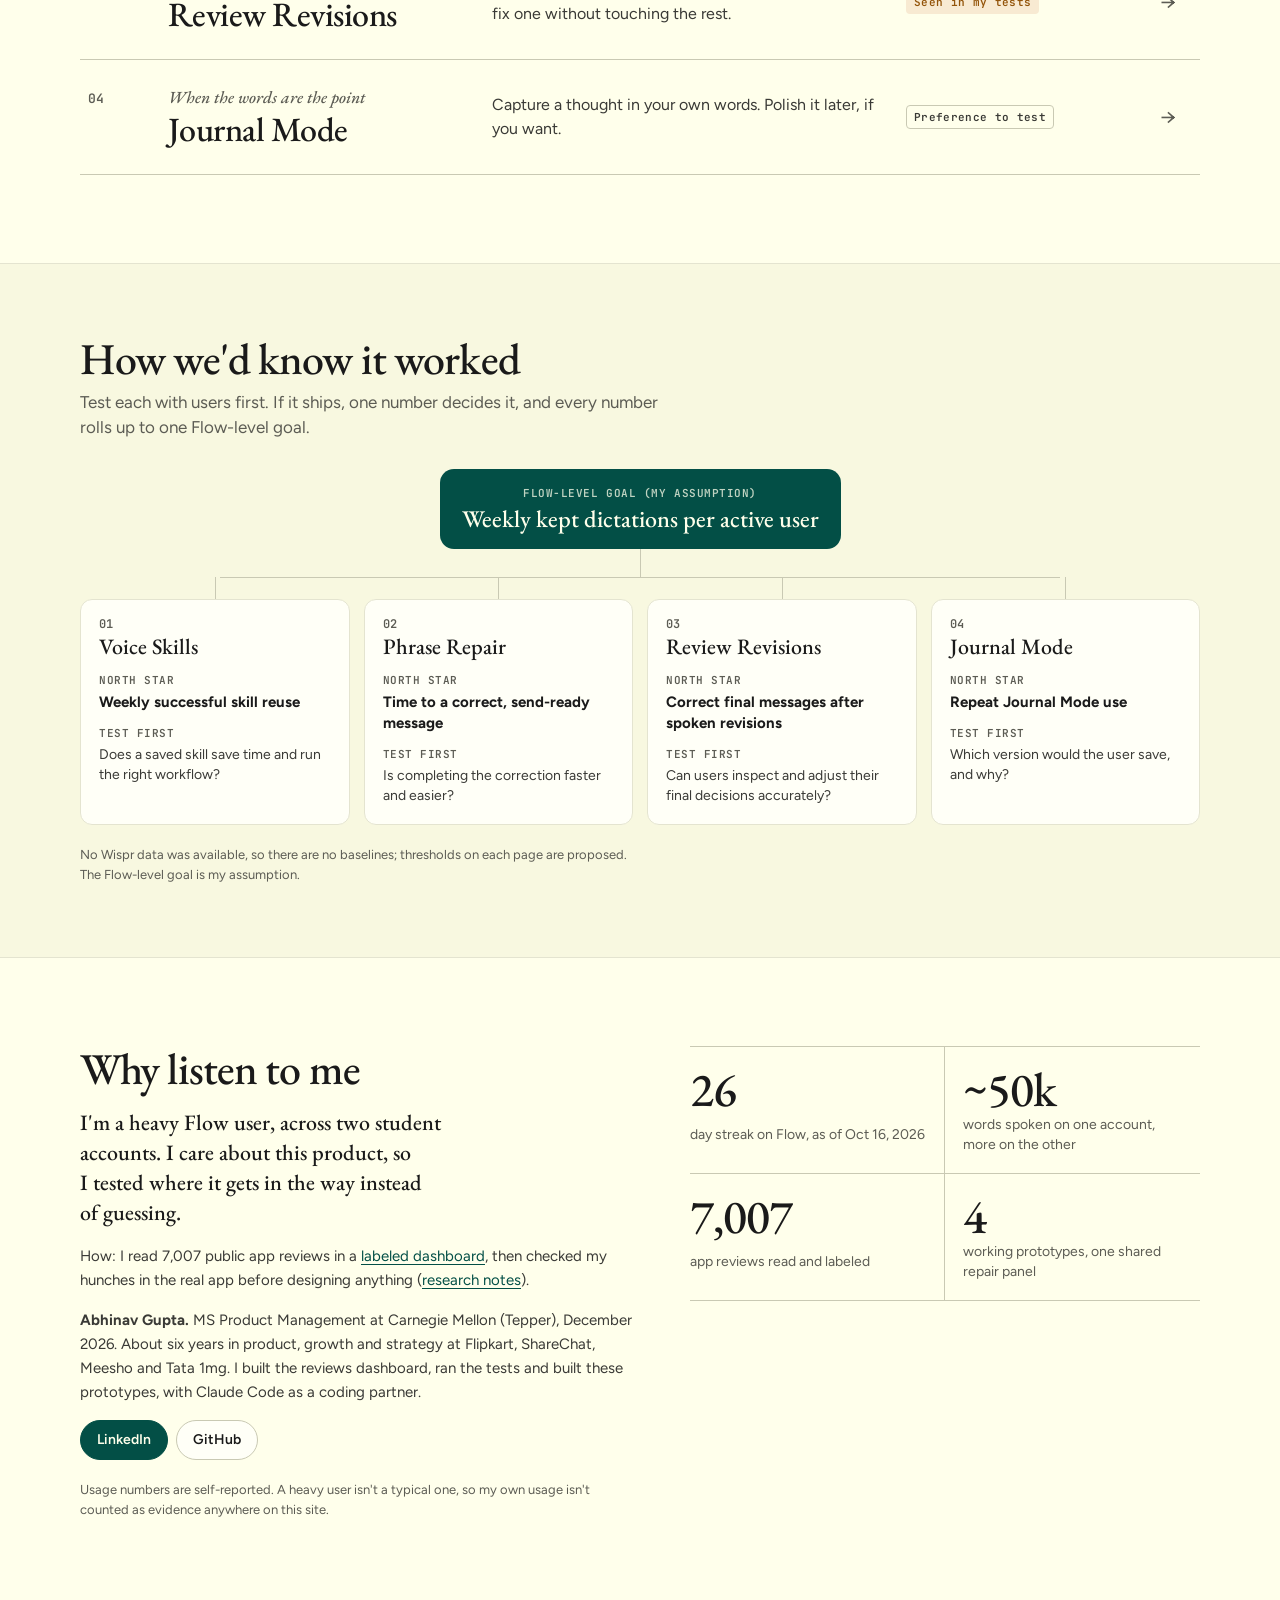
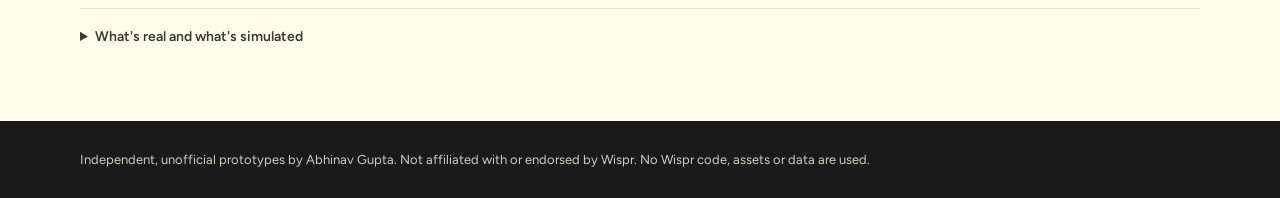
==== commit f567c5bd: "One storyline: overview rebuilt around the film; four proposals in story order Overview: Let your vo" ====
--- a/site/index.html
+++ b/site/index.html
@@ -3,195 +3,154 @@
 <head>
   <meta charset="utf-8">
   <meta name="viewport" content="width=device-width, initial-scale=1, viewport-fit=cover">
-  <title>Flow prototypes</title>
-  <meta name="description" content="Proposed extensions for Wispr Flow: Phrase Repair, Journal Mode, Review Revisions and Voice Skills, grounded in public app reviews and my own tests.">
-  <link rel="icon" href="data:,">
+  <title>Let your voice finish the job · Flow prototypes</title>
+  <meta name="description" content="Four proposals for Wispr Flow from someone who dictates with it every day: Voice Skills, Phrase Repair, Review Revisions and Journal Mode.">
+  <meta property="og:title" content="Let your voice finish the job">
+  <meta property="og:description" content="Four proposals for Wispr Flow, with working prototypes. Independent, not made by or with Wispr.">
+  <meta property="og:image" content="assets/video/flow-prototypes.jpg">
+  <meta property="og:type" content="website">
+  <link rel="icon" href="assets/favicon.svg" type="image/svg+xml">
   <meta name="theme-color" content="#034f46">
   <link rel="preconnect" href="https://fonts.googleapis.com">
   <link rel="preconnect" href="https://fonts.gstatic.com" crossorigin>
-  <link rel="stylesheet" href="https://fonts.googleapis.com/css2?family=EB+Garamond:wght@500;600&family=Figtree:wght@400;500;600;700&family=JetBrains+Mono:wght@500;600&display=swap">
+  <link rel="stylesheet" href="https://fonts.googleapis.com/css2?family=EB+Garamond:ital,wght@0,500;0,600;1,500&family=Figtree:wght@400;500;600;700&family=JetBrains+Mono:wght@500;600&display=swap">
   <link rel="stylesheet" href="assets/styles.css">
+  <link rel="stylesheet" href="assets/overview.css">
   <script src="assets/shared.js"></script>
   <script src="assets/evidence.js"></script>
+  <script src="assets/metrics.js"></script>
   <script defer src="assets/overview.js"></script>
 </head>
-<body>
-  <a class="skip" href="#concepts">Skip to the prototypes</a>
-  <div class="masthead">
+<body class="ov">
+  <a class="skip" href="#film">Skip to the video</a>
+  <div class="masthead ov-mast">
     <div class="shell topbar">
       <a class="site-name" href="./">Flow prototypes</a>
       <nav class="nav" aria-label="Pages">
         <a href="./" aria-current="page">Overview</a>
+        <a href="voice-skills/">Voice Skills</a>
         <a href="phrase-repair/">Phrase Repair</a>
+        <a href="review-revisions/">Review Revisions</a>
         <a href="journal-mode/">Journal Mode</a>
-        <a href="review-revisions/">Review Revisions</a>
-        <a href="voice-skills/">Voice Skills</a>
         <a href="research/">Research</a>
         <button id="theme" type="button" aria-label="Switch color theme">Theme</button>
       </nav>
     </div>
-    <div class="shell page-intro">
-      <p class="independent">Independent proposals · not made by or with Wispr</p>
-      <h1>More control over how Flow turns speech into writing</h1>
-      <p class="lede">Give people more control over how Flow turns speech into writing: quick corrections on mobile, faithful capture for personal reflection, and reviewable choices after complex revisions.</p>
-    </div>
+    <header class="shell ov-hero">
+      <p class="independent">Four proposals for Wispr Flow · independent, not made by or with Wispr</p>
+      <h1>Let your voice<br><em>finish the job.</em></h1>
+      <p class="ov-sub">I dictate with Flow every day. Here are four moments where my voice still stops short, and what I'd build so it doesn't.</p>
+    </header>
   </div>
 
-  <main class="shell">
-    <div class="legend" aria-label="How to read these pages">
-      <span class="item"><span class="tag tag-evidence">Customer evidence</span> what reviewers wrote</span>
-      <span class="item"><span class="tag tag-finding">My test</span> one speaker, my own Flow app</span>
-      <span class="item"><span class="tag tag-shipping">Wispr docs</span> what Flow documents today</span>
-      <span class="item"><span class="tag tag-proposed">Proposed</span> my idea, not a Flow feature</span>
-      <span class="item"><span class="tag tag-sim">Simulated</span> prepared input, no recognition</span>
-    </div>
-
-    <section aria-labelledby="today-h" class="grid-2">
-      <article class="block shipping">
-        <div class="button-row"><span class="tag tag-shipping">Wispr docs</span><span class="muted" id="read-on"></span></div>
-        <h2 id="today-h" class="h3">Where Flow is today</h2>
-        <p>Wispr Flow already offers desktop tools for transforming text. This proposal explores how editing can work on mobile and how users could control cleanup and revisit decisions made while speaking.</p>
-        <ul class="ticks muted" id="today-quotes"></ul>
-      </article>
-      <article class="block proposed">
-        <div class="button-row"><span class="tag tag-proposed">Proposed extensions</span></div>
-        <h2 class="h3">Connected ideas, one shared repair panel</h2>
-        <p>Each is a proposed extension of what Flow ships, not a replacement. They share one Phrase Repair panel: after a mobile dictation, a journal capture, a revision review or a spoken skill command, a wrong word is one tap away.</p>
-        <p class="muted">They have different amounts of evidence behind them, and each page says how much.</p>
-      </article>
+  <main class="ov-main">
+    <section id="film" class="shell ov-film" aria-label="The prototypes in about a minute">
+      <figure>
+        <div class="film-wrap">
+        <video id="film-video" playsinline preload="metadata" poster="assets/video/flow-prototypes.jpg" width="1920" height="1080">
+          <source src="assets/video/flow-prototypes.mp4" type="video/mp4">
+          Your browser can't play this video. <a href="assets/video/flow-prototypes.mp4">Download it</a>.
+        </video>
+        <button type="button" class="film-play" id="film-play" aria-label="Play the 54-second video"><span class="tri" aria-hidden="true"></span><span class="lbl">Watch the 54-second tour</span></button>
+        </div>
+        <figcaption><span id="film-len">54 seconds</span> · all four prototypes · input is simulated · music by <a href="https://ende.app/en" target="_blank" rel="noopener">ende.app</a> (CC BY 4.0), sound effects Kenney (CC0)</figcaption>
+      </figure>
     </section>
 
-    <section id="concepts" aria-labelledby="concepts-h">
-      <div class="section-head">
-        <p class="eyebrow">The proposals</p>
-        <h2 id="concepts-h">Start with Phrase Repair</h2>
+    <section class="shell ov-moments" aria-labelledby="moments-h">
+      <div class="ov-head">
+        <h2 id="moments-h">Four moments, one idea</h2>
+        <p>Your voice does the work. You stay in control. One “Edit a phrase” panel runs through all four.</p>
       </div>
-      <article class="block concept lead-concept">
-        <div class="lead-grid">
-          <div class="lead-copy">
-            <div class="button-row"><span class="eyebrow">1 · Lead proposal</span><span class="tag tag-evidence">Strongest customer evidence</span></div>
-            <h2>Phrase Repair</h2>
-            <p class="concept-kicker">Grown from Mobile Fix Strip</p>
-            <dl>
-              <div><dt>Problem</dt><dd>Mobile users can enjoy Flow's dictation quality but lose the time-saving benefit when correcting a phrase requires awkward selection, typing, or switching keyboards.</dd></div>
-              <div><dt><span class="tag tag-evidence">Customer evidence</span></dt><dd id="fs-evidence"></dd></div>
-              <div><dt><span class="tag tag-finding">My test</span></dt><dd>Flow heard “Mobile Fix Strip” as “mobile fix trip.” That error is one of the demos.</dd></div>
-              <div><dt><span class="tag tag-proposed">Proposed</span></dt><dd>Fix the words that need attention by choosing an alternative or repeating just that phrase. Select any phrase yourself, or tap one Flow marked “Check this phrase.” Marks are optional and dismissible; only the selected span changes. iPhone and Android previews.</dd></div>
-              <div><dt>Next step</dt><dd>Time it against today's mobile keyboards. That comparison waits until I've observed them on a phone.</dd></div>
-            </dl>
-            <div class="button-row"><a class="button primary" href="phrase-repair/">Open Phrase Repair</a><a class="button quiet" href="phrase-repair/?scenario=product#demo">Try the “fix trip” demo</a></div>
-          </div>
+      <ol class="moments" id="moments">
+        <li>
+          <a class="moment" href="voice-skills/">
+            <span class="m-n">01</span>
+            <span class="m-when">When the work is a routine</span>
+            <span class="m-name">Voice Skills</span>
+            <span class="m-line">Say “slash morning.” Flow runs your saved routine across Gmail, Slack and Excel.</span>
+            <span class="m-ev ev-hyp">Hypothesis to test</span>
+            <span class="m-go" aria-hidden="true">→</span>
+          </a>
+        </li>
+        <li>
+          <a class="moment" href="phrase-repair/">
+            <span class="m-n">02</span>
+            <span class="m-when">When one phrase comes out wrong</span>
+            <span class="m-name">Phrase Repair</span>
+            <span class="m-line">Tap the words, pick an alternative or say just them again. Nothing else changes.</span>
+            <span class="m-ev ev-strong">Strongest evidence</span>
+            <span class="m-go" aria-hidden="true">→</span>
+          </a>
+        </li>
+        <li>
+          <a class="moment" href="review-revisions/">
+            <span class="m-n">03</span>
+            <span class="m-when">When you change your mind mid-sentence</span>
+            <span class="m-name">Review Revisions</span>
+            <span class="m-line">Check the choices you changed while speaking, and fix one without touching the rest.</span>
+            <span class="m-ev ev-test">Seen in my tests</span>
+            <span class="m-go" aria-hidden="true">→</span>
+          </a>
+        </li>
+        <li>
+          <a class="moment" href="journal-mode/">
+            <span class="m-n">04</span>
+            <span class="m-when">When the words are the point</span>
+            <span class="m-name">Journal Mode</span>
+            <span class="m-line">Capture a thought in your own words. Polish it later, if you want.</span>
+            <span class="m-ev ev-hyp">Preference to test</span>
+            <span class="m-go" aria-hidden="true">→</span>
+          </a>
+        </li>
+      </ol>
+    </section>
+
+    <section class="ov-metrics" aria-labelledby="metrics-h">
+      <div class="shell">
+        <div class="ov-head">
+          <h2 id="metrics-h">How we'd know it worked</h2>
+          <p>Test each with users first. If it ships, one number decides it, and every number rolls up to one Flow-level goal.</p>
         </div>
-      </article>
-
-      <div class="grid-2 extensions">
-        <article class="block concept">
-          <div class="button-row"><span class="eyebrow">2 · Related extension</span><span class="tag tag-hypothesis">Preference hypothesis</span></div>
-          <h2>Journal Mode</h2>
-          <p class="concept-kicker">Capture with minimal cleanup, polish afterward</p>
-          <dl>
-            <div><dt>Idea</dt><dd>Capture your thoughts in your own words. Clean them up when you're ready.</dd></div>
-            <div><dt><span class="tag tag-finding">My test</span></dt><dd>My journal comparison largely kept my tone and story details. So this is about choice, not a fix for lost personality.</dd></div>
-            <div><dt><span class="tag tag-proposed">Proposed</span></dt><dd>Turn it on for one recording (triple-press fn, or a button), then keep the capture or polish a separate copy. Both versions stay.</dd></div>
-            <div><dt>Open question</dt><dd>Flow already uses a third quick tap to cancel hands-free dictation, so the shortcut needs Wispr's input.</dd></div>
-          </dl>
-          <div class="button-row"><a class="button primary" href="journal-mode/">Open Journal Mode</a></div>
-        </article>
-        <article class="block concept">
-          <div class="button-row"><span class="eyebrow">3 · Related extension</span><span class="tag tag-finding">Evidence: my tests only</span></div>
-          <h2>Review Revisions</h2>
-          <p class="concept-kicker">Inspect final choices, revisit earlier alternatives</p>
-          <dl>
-            <div><dt>Idea</dt><dd>Check the choices you changed while speaking.</dd></div>
-            <div><dt><span class="tag tag-finding">My test</span></dt><dd>Most corrections landed. One kept Sam on a guest list I'd meant to leave Sam off; one wrote “the smaller group” without naming it.</dd></div>
-            <div><dt><span class="tag tag-proposed">Proposed</span></dt><dd>An optional control after dictations with revisions: one card per decision, change any one, preview, apply, undo.</dd></div>
-            <div><dt>Replaces</dt><dd>Thought Check. My scripted passages mostly kept their meaning, so a broad omission check had little to catch.</dd></div>
-          </dl>
-          <div class="button-row"><a class="button primary" href="review-revisions/">Open Review Revisions</a></div>
-        </article>
+        <div class="tree" id="metric-tree"></div>
+        <p class="ov-fine">No Wispr data was available, so there are no baselines; thresholds on each page are proposed. The Flow-level goal is my assumption.</p>
       </div>
     </section>
 
-    <section aria-labelledby="vs-h">
-      <article class="block concept proposed vs-card">
-        <div class="button-row"><span class="eyebrow">4 · A larger proposal</span><span class="tag tag-hypothesis">Hypothesis: no direct customer evidence yet</span></div>
-        <h2 id="vs-h">Voice Skills</h2>
-        <p class="concept-kicker">Repeatable professional workflows, run by voice</p>
-        <dl>
-          <div><dt>Idea</dt><dd>Turn a workflow you repeat into a named skill. Invoke it by voice, supply anything that changes, and let Flow follow your saved process across connected tools.</dd></div>
-          <div><dt><span class="tag tag-shipping">Builds on</span></dt><dd>Flow's Snippets, which already save repeated text behind a spoken trigger. A few reviews ask for Snippets you can type and browse, and for a list of commands. None asks for cross-tool workflows.</dd></div>
-          <div><dt><span class="tag tag-proposed">Proposed</span></dt><dd>After three accepted runs of the same process, Flow offers to save it. You review the draft, then say “slash morning, focus on onboarding.” Connections and sample data are simulated.</dd></div>
+    <section class="shell ov-about" aria-labelledby="about-h">
+      <div class="about-grid">
+        <div class="about-copy">
+          <h2 id="about-h">Why listen to me</h2>
+          <p class="about-lede">I'm a heavy Flow user, across two student accounts. I care about this product, so I tested where it gets in the way instead of guessing.</p>
+          <p class="who">How: I read 7,007 public app reviews in a <a href="https://wispr-reviews-site.vercel.app/">labeled dashboard</a>, then checked my hunches in the real app before designing anything (<a href="research/">research notes</a>).</p>
+          <p class="who"><strong>Abhinav Gupta.</strong> MS Product Management at Carnegie Mellon (Tepper), December 2026. About six years in product, growth and strategy at Flipkart, ShareChat, Meesho and Tata 1mg. I built the reviews dashboard, ran the tests and built these prototypes, with Claude Code as a coding partner.</p>
+          <div class="button-row"><a class="button primary" href="https://www.linkedin.com/in/abhinavgupta0809" target="_blank" rel="noopener">LinkedIn</a><a class="button" href="https://github.com/abhinavgupta0809" target="_blank" rel="noopener">GitHub</a></div>
+        </div>
+        <dl class="stats" aria-label="By the numbers">
+          <div><dt>26</dt><dd>day streak on Flow, as of Oct 16, 2026</dd></div>
+          <div><dt>~50k</dt><dd>words spoken on one account, more on the other</dd></div>
+          <div><dt>7,007</dt><dd>app reviews read and labeled</dd></div>
+          <div><dt>4</dt><dd>working prototypes, one shared repair panel</dd></div>
         </dl>
-        <div class="button-row"><a class="button primary" href="voice-skills/">Open Voice Skills</a><a class="button quiet" href="voice-skills/#dev-demo">See the developer demo</a></div>
-      </article>
+      </div>
+      <p class="ov-fine">Usage numbers are self-reported. A heavy user isn't a typical one, so my own usage isn't counted as evidence anywhere on this site.</p>
     </section>
 
-    <section aria-labelledby="video-h" class="video-section">
-      <div class="section-head">
-        <p class="eyebrow">See it work</p>
-        <h2 id="video-h">The first three prototypes in 40 seconds</h2>
-        <p>Recorded before Mobile Fix Strip became Phrase Repair and before Voice Skills was added.</p>
-      </div>
-      <figure class="video-figure">
-        <video controls playsinline preload="metadata" poster="assets/video/flow-prototypes.jpg" width="1920" height="1080">
-          <source src="assets/video/flow-prototypes.mp4" type="video/mp4">
-          Your browser can't play this video. <a href="assets/video/flow-prototypes.mp4">Download it</a>.
-        </video>
-        <figcaption class="muted"><span class="tag tag-sim">Simulated</span> Every dictation, spoken replacement and Polish result in the video is prepared text; nothing is recognized. Music: Happy Beats / Business Moves vol. 10 by <a href="https://ende.app/en" target="_blank" rel="noopener">ende.app</a> (CC BY 4.0). Sound effects: Kenney (CC0).</figcaption>
-      </figure>
-    </section>
-
-    <section aria-labelledby="src-h" class="grid-2">
-      <article class="block evidence">
-        <h3 id="src-h">Where the evidence comes from</h3>
-        <p>The <a href="https://wispr-reviews-site.vercel.app/">Wispr Flow app reviews dashboard</a>: 7,007 public Google Play and App Store reviews of the mobile apps, May 2025 to Oct 2026, each labeled by an LLM and checked against 120 hand-labeled reviews. Plus <a href="research/">my own tests</a> in the real Flow app.</p>
-        <p class="muted">Review quotes are verbatim and identified by review ID. Store reviews are self-selected, so they show that a problem exists for someone, not how common it is. My tests are one speaker and aren't yet checked against their recordings.</p>
-      </article>
-      <article class="block sim">
-        <h3>What's simulated</h3>
-        <ul class="ticks">
-          <li>No prototype records or recognizes speech. Dictations, “Say it again” replacements and the journal entry are prepared text.</li>
-          <li>Phrase Repair's “Check this phrase” marks and their alternatives are demo data, not a confidence score.</li>
-          <li>Voice Skills' connections, task history, discovery and every email, message, number and pull request are fictional sample data.</li>
-          <li>Journal Mode's Polished version is written by hand, not produced by Flow or any model.</li>
-          <li>Review Revisions' cards and earlier choices are prepared. Scenario A is rebuilt from what I reported; B and C use scripted input.</li>
-          <li>The research workspace simulates nothing: every output in it is pasted from the real Flow app.</li>
+    <section class="shell ov-real" aria-label="What's real and what's simulated">
+      <details>
+        <summary>What's real and what's simulated</summary>
+        <ul>
+          <li><strong>Real:</strong> review quotes (verbatim, by review ID), Wispr docs quotes (re-read Oct 16, 2026), and my own test outputs in the Research page.</li>
+          <li><strong>Simulated:</strong> no prototype records or recognizes speech. Dictations, replacements, marks, the journal entry and its Polish are prepared. Voice Skills' connections, history and every email, number and pull request are fictional.</li>
+          <li><strong>Not yet done:</strong> testing with users, and comparing with Flow's current mobile keyboards on a phone.</li>
         </ul>
-      </article>
-    </section>
-
-    <section aria-labelledby="about-h">
-      <div class="section-head">
-        <p class="eyebrow">Why listen to me</p>
-        <h2 id="about-h">I use Flow every day, which is why I did this study</h2>
-      </div>
-      <div class="about">
-        <article class="block">
-          <p>I'm an avid Wispr Flow user. I've had two student accounts on it, and I connect deeply with the product. That's the reason for this work: I wanted to understand where it still gets in people's way, and test it properly instead of guessing.</p>
-          <div class="usage" aria-label="My Flow usage, self-reported">
-            <div><strong>26 days</strong><span>current streak, as of Oct 16, 2026</span></div>
-            <div><strong>~50,000</strong><span>words spoken on one account</span></div>
-            <div><strong>Much more</strong><span>on my second account</span></div>
-          </div>
-          <p class="muted">Self-reported from my own accounts. A heavy user isn't a typical one, so my experience isn't counted as evidence on these pages. The reviews and the recorded tests are.</p>
-        </article>
-        <article class="block">
-          <h3>Abhinav Gupta</h3>
-          <ul class="ticks">
-            <li>MS Product Management at Carnegie Mellon (Tepper), graduating December 2026. Aiming for AI product management.</li>
-            <li>About six years across Flipkart, ShareChat, Meesho and Tata 1mg, in product, growth, strategy and operations.</li>
-            <li>For this application: built the <a href="https://wispr-reviews-site.vercel.app/">reviews dashboard</a> (7,007 reviews), ran the tests in my own Flow app, designed the proposals and their metrics, and built the prototypes with Claude Code as a coding partner.</li>
-          </ul>
-          <div class="button-row"><a class="button small" href="https://www.linkedin.com/in/abhinavgupta0809" target="_blank" rel="noopener">LinkedIn</a><a class="button small" href="https://github.com/abhinavgupta0809" target="_blank" rel="noopener">GitHub</a></div>
-        </article>
-      </div>
+      </details>
     </section>
   </main>
 
   <footer class="site-footer">
     <div class="shell">
-      <p>Independent, unofficial prototypes by Abhinav Gupta (MS Product Management, CMU). Not affiliated with or endorsed by Wispr. No Wispr code, assets or data are used.</p>
-      <p><a href="https://www.linkedin.com/in/abhinavgupta0809" target="_blank" rel="noopener">LinkedIn</a> · <a href="https://github.com/abhinavgupta0809" target="_blank" rel="noopener">GitHub</a></p>
+      <p>Independent, unofficial prototypes by Abhinav Gupta. Not affiliated with or endorsed by Wispr. No Wispr code, assets or data are used.</p>
     </div>
   </footer>
 </body>
--- a/site/assets/styles.css
+++ b/site/assets/styles.css
@@ -238,3 +238,54 @@
 .lead-concept h2 { font-size: 38px; line-height: 42px; }
 .extensions { margin-top: 16px; }
 .vs-card { margin-top: 0; }
+
+/* Story thread on the detail pages */
+html { scroll-behavior: smooth; }
+@media (prefers-reduced-motion: reduce) { html { scroll-behavior: auto; } }
+.story-dots { list-style: none; margin: 0 0 6px; padding: 0; display: flex; gap: 6px; flex-wrap: wrap; }
+.story-dots a { display: inline-flex; align-items: center; gap: 8px; padding: 4px 12px 4px 4px; border-radius: 999px; border: 1px solid rgba(255, 255, 235, 0.25); color: rgba(255, 255, 235, 0.75); text-decoration: none; font-size: 13px; line-height: 18px; transition: border-color 160ms, background 160ms; }
+.story-dots a:hover { border-color: rgba(255, 255, 235, 0.6); }
+.story-dots .dot-n { width: 22px; height: 22px; border-radius: 50%; display: grid; place-items: center; font: 600 11px/1 var(--font-mono); background: rgba(255, 255, 235, 0.14); }
+.story-dots li.on a { background: var(--cream); color: var(--hero); border-color: var(--cream); font-weight: 600; }
+.story-dots li.on .dot-n { background: var(--hero); color: var(--cream); }
+@media (max-width: 640px) { .story-dots .dot-name { display: none; } .story-dots li.on .dot-name { display: inline; } }
+.page-intro .kicker em { font-style: italic; }
+.hero-cta { margin-top: 4px; }
+.hero-try { background: var(--cream); color: var(--hero); border-color: var(--cream); }
+.hero-try:hover { background: #fff; }
+
+.story-nav { display: grid; grid-template-columns: 1fr 1fr; gap: 16px; padding-top: 8px; }
+@media (max-width: 640px) { .story-nav { grid-template-columns: 1fr; } }
+.story-card { display: grid; gap: 2px; padding: 22px 24px; border-radius: 14px; background: var(--raised); border: 1px solid var(--border); text-decoration: none; color: inherit; transition: transform 200ms var(--ease-out), border-color 200ms, box-shadow 200ms; }
+.story-card.next { background: var(--hero); border-color: var(--hero); color: var(--cream); text-align: right; }
+.story-card:hover { transform: translateY(-2px); box-shadow: 0 18px 36px -24px rgba(3, 79, 70, 0.5); }
+.sc-dir { font: 600 12px/16px var(--font-mono); letter-spacing: 0.04em; opacity: 0.75; }
+.sc-when { font: italic 500 16px/22px var(--font-serif); opacity: 0.85; }
+.sc-name { font: 500 30px/34px var(--font-serif); letter-spacing: -0.01em; }
+.story-card.prev .sc-name { color: var(--text-1); }
+
+/* Folded background sections */
+.fold > summary { list-style: none; cursor: pointer; display: grid; gap: 4px; padding: 18px 44px 18px 0; border-top: 1px solid var(--border-strong); position: relative; margin-bottom: 0; }
+.fold > summary::-webkit-details-marker { display: none; }
+.fold > summary::after { content: "+"; position: absolute; right: 8px; top: 50%; transform: translateY(-50%); font: 400 28px/1 var(--font-sans); color: var(--text-3); transition: transform 200ms var(--ease-out); }
+.fold[open] > summary::after { transform: translateY(-50%) rotate(45deg); }
+.fold > summary h2 { font-size: 22px; line-height: 28px; }
+.fold > summary p { margin-top: 0; }
+.fold[open] > summary { margin-bottom: 16px; }
+main > .fold-sec + .fold-sec { margin-top: -40px; }
+@media (max-width: 640px) { main > .fold-sec + .fold-sec { margin-top: -28px; } }
+
+/* Lighter legend */
+.legend { font-size: 12px; opacity: 0.9; }
+.m-more > summary { cursor: pointer; font-weight: 600; color: var(--text-1); padding: 12px 0; border-top: 1px solid var(--border); }
+.m-more[open] > summary { margin-bottom: 12px; }
+.masthead .hero-try { color: var(--hero); }
+
+/* Phones: one scrolling row of navigation instead of three wrapped rows */
+@media (max-width: 640px) {
+  .topbar { flex-wrap: nowrap; gap: 12px; }
+  .site-name { flex: none; font-size: 18px; }
+  .nav { flex-wrap: nowrap; overflow-x: auto; scrollbar-width: none; min-width: 0; mask-image: linear-gradient(90deg, #000 85%, transparent); }
+  .nav::-webkit-scrollbar { display: none; }
+  .nav a, .nav button { flex: none; }
+}
--- a/site/assets/overview.css
+++ b/site/assets/overview.css
@@ -0,0 +1,121 @@
+/* Overview: a short narrative landing page. Video first, then the four moments, metrics, and why listen. */
+html { scroll-behavior: smooth; }
+@media (prefers-reduced-motion: reduce) { html { scroll-behavior: auto; } }
+
+.ov-mast { padding-bottom: 150px; position: relative; overflow: hidden; }
+.ov-mast::after { content: ""; position: absolute; inset: auto -10% -40% 40%; height: 420px; background: radial-gradient(closest-side, rgba(240, 215, 255, 0.16), transparent); pointer-events: none; }
+.ov-hero { padding-block: 48px 8px; display: grid; gap: 18px; position: relative; z-index: 1; }
+.ov-hero h1 { font: 500 clamp(44px, 7.4vw, 92px)/0.98 var(--font-serif); letter-spacing: -0.03em; color: var(--cream); max-width: 15ch; }
+.ov-hero h1 em { font-style: italic; color: #f0d7ff; }
+.ov-sub { font-size: clamp(17px, 1.6vw, 20px); line-height: 1.5; color: rgba(255, 255, 235, 0.86); max-width: 54ch; }
+
+.ov-main { padding-block: 0 72px; display: grid; gap: 88px; }
+@media (max-width: 640px) { .ov-main { gap: 64px; } .ov-mast { padding-bottom: 96px; } }
+
+/* The film overlaps the masthead: the first thing anyone sees */
+.ov-film { margin-top: -130px; position: relative; z-index: 2; }
+@media (max-width: 640px) { .ov-film { margin-top: -80px; } }
+.ov-film figure { margin: 0; display: grid; gap: 12px; }
+.ov-film video { width: 100%; height: auto; aspect-ratio: 16 / 9; display: block; border-radius: 18px; background: #0d2f2a; box-shadow: 0 40px 80px -36px rgba(3, 79, 70, 0.55), 0 0 0 1px rgba(3, 79, 70, 0.12); }
+.ov-film figcaption { font-size: 13px; line-height: 20px; color: var(--text-3); text-align: center; }
+
+/* How I got here */
+.path { list-style: none; margin: 0; padding: 0; display: grid; grid-template-columns: repeat(4, minmax(0, 1fr)); gap: 0; counter-reset: p; position: relative; }
+.path::before { content: ""; position: absolute; left: 14px; right: 14px; top: 14px; height: 1px; background: var(--border-strong); }
+.path li { counter-increment: p; position: relative; padding: 40px 18px 0 0; display: grid; gap: 4px; }
+.path li::before { content: counter(p); position: absolute; top: 0; left: 0; width: 29px; height: 29px; border-radius: 50%; display: grid; place-items: center; font: 600 12px/1 var(--font-mono); background: var(--page); border: 1px solid var(--border-strong); color: var(--text-2); }
+.path li:last-child::before { background: var(--hero); border-color: var(--hero); color: var(--cream); }
+.path strong { font: 500 22px/26px var(--font-serif); color: var(--text-1); }
+.path span { font-size: 14px; line-height: 20px; color: var(--text-3); }
+@media (max-width: 760px) {
+  .path { grid-template-columns: 1fr 1fr; row-gap: 28px; }
+  .path::before { display: none; }
+}
+
+/* Section heads on the overview: sentence case, no eyebrow */
+.ov-head { display: grid; gap: 8px; margin-bottom: 28px; max-width: 60ch; }
+.ov-head h2 { font: 500 clamp(32px, 4vw, 44px)/1.05 var(--font-serif); letter-spacing: -0.02em; }
+.ov-head p { color: var(--text-3); font-size: 17px; line-height: 1.5; }
+
+/* Four moments: an editorial list, not a card grid */
+.moments { list-style: none; margin: 0; padding: 0; border-top: 1px solid var(--border-strong); }
+.moment { display: grid; grid-template-columns: 56px minmax(0, 1fr) minmax(0, 1.3fr) 230px 32px; grid-template-areas: "n when line ev go" "n name line ev go"; column-gap: 24px; row-gap: 2px; align-items: center; padding: 26px 8px; border-bottom: 1px solid var(--border-strong); text-decoration: none; color: inherit; transition: background 200ms var(--ease-out), padding 200ms var(--ease-out); }
+.moment:hover { background: color-mix(in srgb, var(--proposed-soft) 55%, transparent); padding-inline: 16px 4px; }
+.moment:focus-visible { outline-offset: -2px; }
+.m-n { grid-area: n; font: 600 13px/1 var(--font-mono); color: var(--text-4); align-self: start; padding-top: 6px; }
+.m-when { grid-area: when; font: italic 500 17px/22px var(--font-serif); color: var(--text-3); align-self: end; }
+.m-name { grid-area: name; font: 500 34px/38px var(--font-serif); letter-spacing: -0.015em; color: var(--text-1); align-self: start; }
+.m-line { grid-area: line; font-size: 16px; line-height: 24px; color: var(--text-2); }
+.m-ev { grid-area: ev; justify-self: start; white-space: nowrap; font: 600 11px/16px var(--font-mono); letter-spacing: 0.03em; padding: 4px 8px; border-radius: 4px; }
+.ev-strong { background: var(--evidence-soft); color: var(--evidence); }
+.ev-test { background: var(--finding-soft); color: var(--finding); }
+.ev-hyp { border: 1.5px solid var(--border-strong); color: var(--text-2); padding: 3px 7px; }
+.m-go { grid-area: go; font-size: 22px; color: var(--text-3); transition: transform 200ms var(--ease-out), color 200ms; }
+.moment:hover .m-go { transform: translateX(4px); color: var(--brand); }
+@media (max-width: 860px) {
+  .moment { grid-template-columns: 40px minmax(0, 1fr) 24px; grid-template-areas: "n when go" "n name go" "n line go" "n ev go"; row-gap: 6px; }
+  .m-name { font-size: 28px; line-height: 32px; }
+}
+
+/* Metrics: a tree that rolls up to one goal */
+.ov-metrics { background: var(--surface); border-block: 1px solid var(--border); padding-block: 72px; }
+.tree { display: grid; gap: 0; justify-items: center; }
+.tree .lab { font: 600 11px/16px var(--font-mono); letter-spacing: 0.05em; text-transform: uppercase; color: var(--text-3); }
+.tree .root { background: var(--hero); color: var(--cream); border-radius: 14px; padding: 16px 22px; display: grid; gap: 4px; text-align: center; max-width: 420px; position: relative; }
+.tree .root .lab { color: rgba(255, 255, 235, 0.75); }
+.tree .root strong { font: 500 24px/28px var(--font-serif); }
+.tree .root::after { content: ""; position: absolute; left: 50%; bottom: -28px; height: 28px; width: 1px; background: var(--border-strong); }
+.branches { margin-top: 28px; width: 100%; display: grid; grid-template-columns: repeat(4, minmax(0, 1fr)); gap: 14px; position: relative; padding-top: 22px; }
+.branches::before { content: ""; position: absolute; top: 0; left: 12.5%; right: 12.5%; height: 1px; background: var(--border-strong); }
+.branch { position: relative; display: grid; gap: 4px; align-content: start; padding: 18px; border-radius: 12px; background: var(--raised); border: 1px solid var(--border); text-decoration: none; color: inherit; transition: transform 200ms var(--ease-out), box-shadow 200ms var(--ease-out), border-color 200ms; }
+.branch::before { content: ""; position: absolute; top: -23px; left: 50%; height: 22px; width: 1px; background: var(--border-strong); }
+.branch:hover { transform: translateY(-3px); box-shadow: 0 18px 36px -24px rgba(3, 79, 70, 0.45); border-color: var(--proposed); }
+.b-n { font: 600 12px/1 var(--font-mono); color: var(--text-4); }
+.b-name { font: 500 22px/26px var(--font-serif); color: var(--text-1); margin-bottom: 8px; }
+.b-star { font-size: 15px; line-height: 21px; color: var(--text-1); margin-bottom: 8px; }
+.b-q { font-size: 14px; line-height: 20px; color: var(--text-2); }
+@media (max-width: 900px) {
+  .branches { grid-template-columns: 1fr 1fr; }
+  .branches::before, .branch::before { display: none; }
+}
+@media (max-width: 520px) { .branches { grid-template-columns: 1fr; } }
+.ov-fine { margin-top: 20px; font-size: 13px; line-height: 20px; color: var(--text-3); max-width: 70ch; }
+
+/* Why listen to me */
+.about-grid { display: grid; grid-template-columns: minmax(0, 1.1fr) minmax(0, 1fr); gap: 48px; align-items: start; }
+@media (max-width: 860px) { .about-grid { grid-template-columns: 1fr; gap: 28px; } }
+.about-copy { display: grid; gap: 16px; }
+.about-copy h2 { font: 500 clamp(32px, 4vw, 44px)/1.05 var(--font-serif); letter-spacing: -0.02em; }
+.about-lede { font: 500 22px/30px var(--font-serif); color: var(--text-1); max-width: 34ch; }
+.who { color: var(--text-2); max-width: 58ch; }
+.stats { display: grid; grid-template-columns: 1fr 1fr; gap: 0; margin: 0; border-top: 1px solid var(--border-strong); }
+.stats div { padding: 18px 12px 18px 0; border-bottom: 1px solid var(--border-strong); display: grid; gap: 2px; }
+.stats div:nth-child(odd) { border-right: 1px solid var(--border-strong); }
+.stats div:nth-child(even) { padding-left: 18px; }
+.stats dt { font: 500 48px/1 var(--font-serif); letter-spacing: -0.02em; color: var(--text-1); font-variant-numeric: tabular-nums; }
+.stats dd { margin: 0; font-size: 14px; line-height: 20px; color: var(--text-3); }
+
+/* Fine print */
+.ov-real details { border-top: 1px solid var(--border); padding-top: 16px; }
+.ov-real summary { cursor: pointer; font-weight: 600; color: var(--text-2); font-size: 14px; }
+.ov-real ul { margin-top: 12px; display: grid; gap: 8px; padding-left: 18px; font-size: 14px; line-height: 21px; color: var(--text-2); max-width: 80ch; }
+
+/* Entry reveal */
+@media (prefers-reduced-motion: no-preference) {
+  .ov-film, .path li, .moments li, .branch { animation: ov-in 600ms var(--ease-out) both; }
+  .path li:nth-child(2), .moments li:nth-child(2), .branch:nth-child(2) { animation-delay: 60ms; }
+  .path li:nth-child(3), .moments li:nth-child(3), .branch:nth-child(3) { animation-delay: 120ms; }
+  .path li:nth-child(4), .moments li:nth-child(4), .branch:nth-child(4) { animation-delay: 180ms; }
+}
+@keyframes ov-in { from { opacity: 0; transform: translateY(10px); } }
+
+/* Review fixes */
+.m-n, .b-n { color: var(--text-3); }
+.film-wrap { position: relative; }
+.film-play { position: absolute; inset: 0; margin: auto; width: max-content; height: max-content; display: inline-flex; align-items: center; gap: 14px; padding: 14px 24px 14px 16px; border: 0; border-radius: 999px; background: var(--hero); color: var(--cream); font: 600 18px/24px var(--font-sans); cursor: pointer; box-shadow: 0 18px 40px -16px rgba(3, 79, 70, 0.7); transition: transform 180ms var(--ease-out), background 180ms; }
+.film-play:hover { transform: scale(1.04); }
+.film-play:active { transform: scale(0.98); }
+.film-play .tri { width: 44px; height: 44px; border-radius: 50%; background: var(--cream); position: relative; flex: none; }
+.film-play .tri::after { content: ""; position: absolute; left: 17px; top: 13px; border-left: 15px solid var(--hero); border-top: 9px solid transparent; border-bottom: 9px solid transparent; }
+.film-play[hidden] { display: none; }
+@media (max-width: 520px) { .film-play .lbl { display: none; } .film-play { padding: 10px; } }
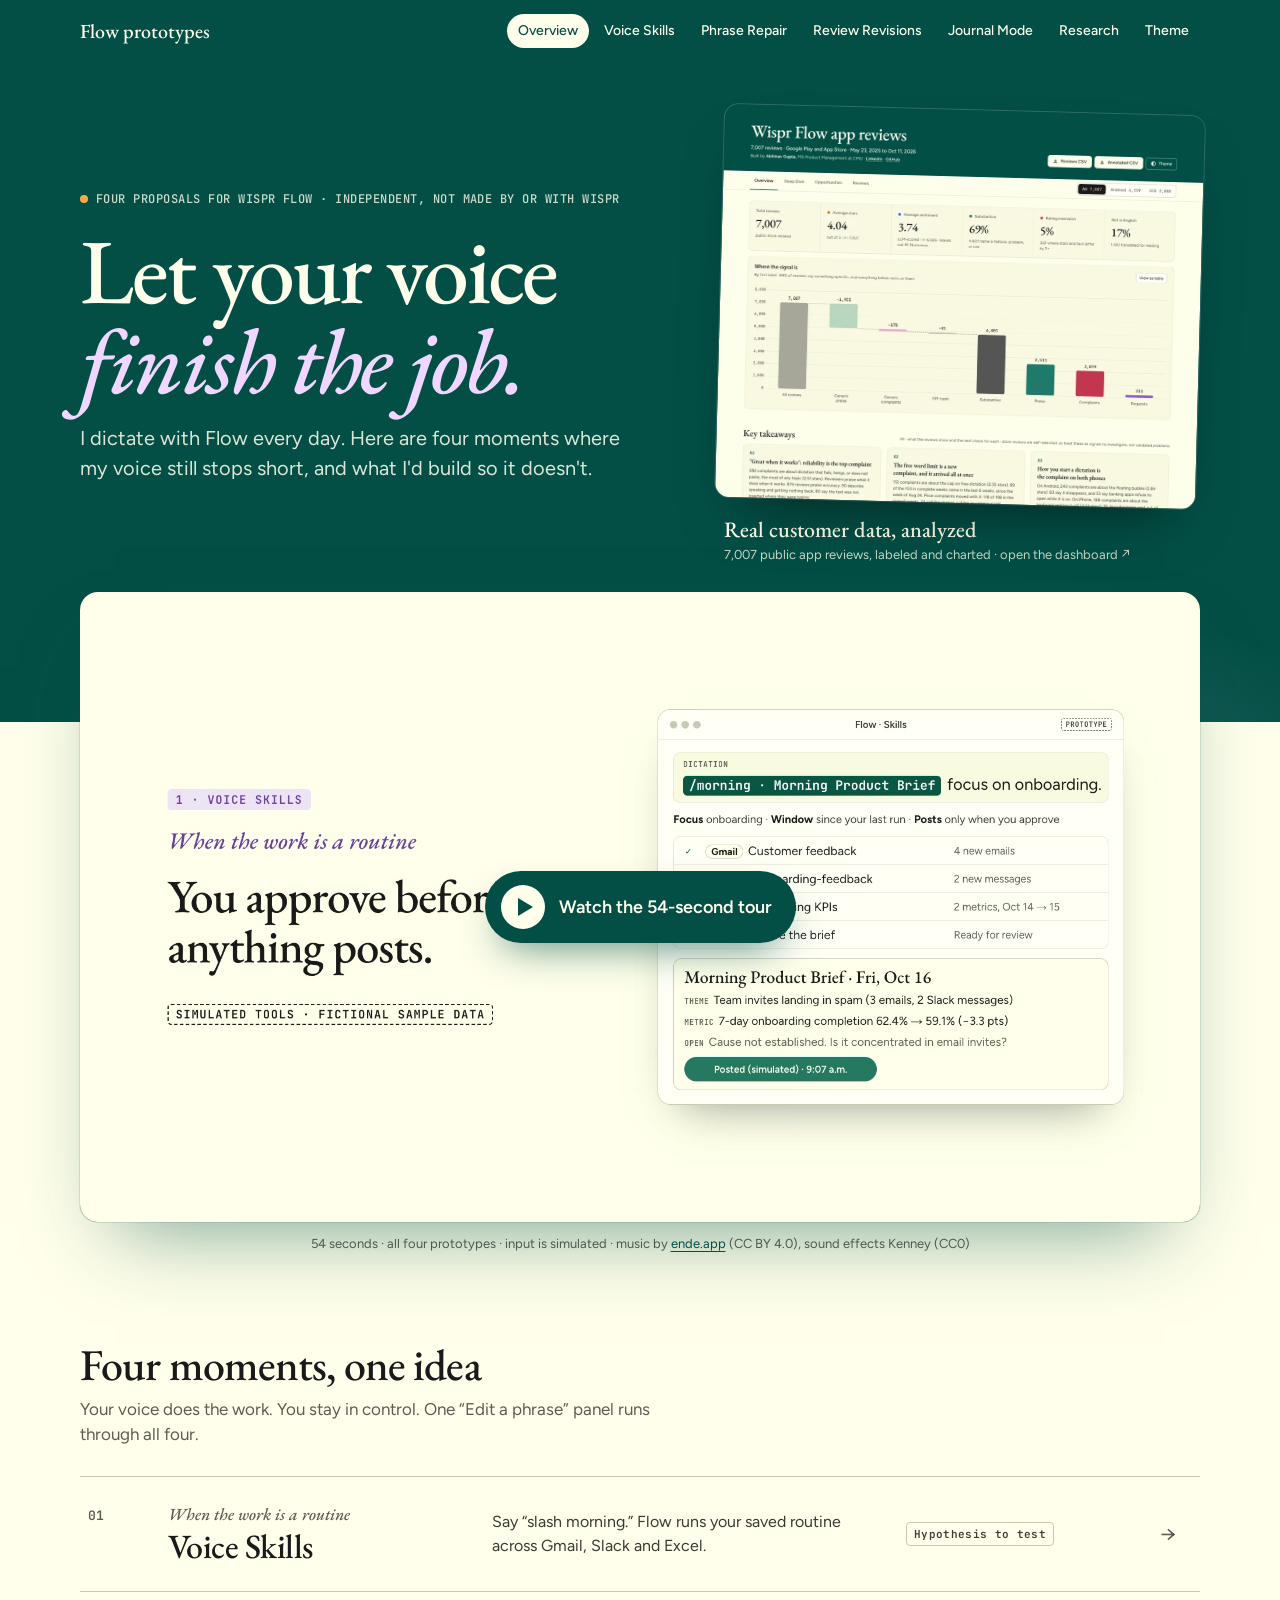
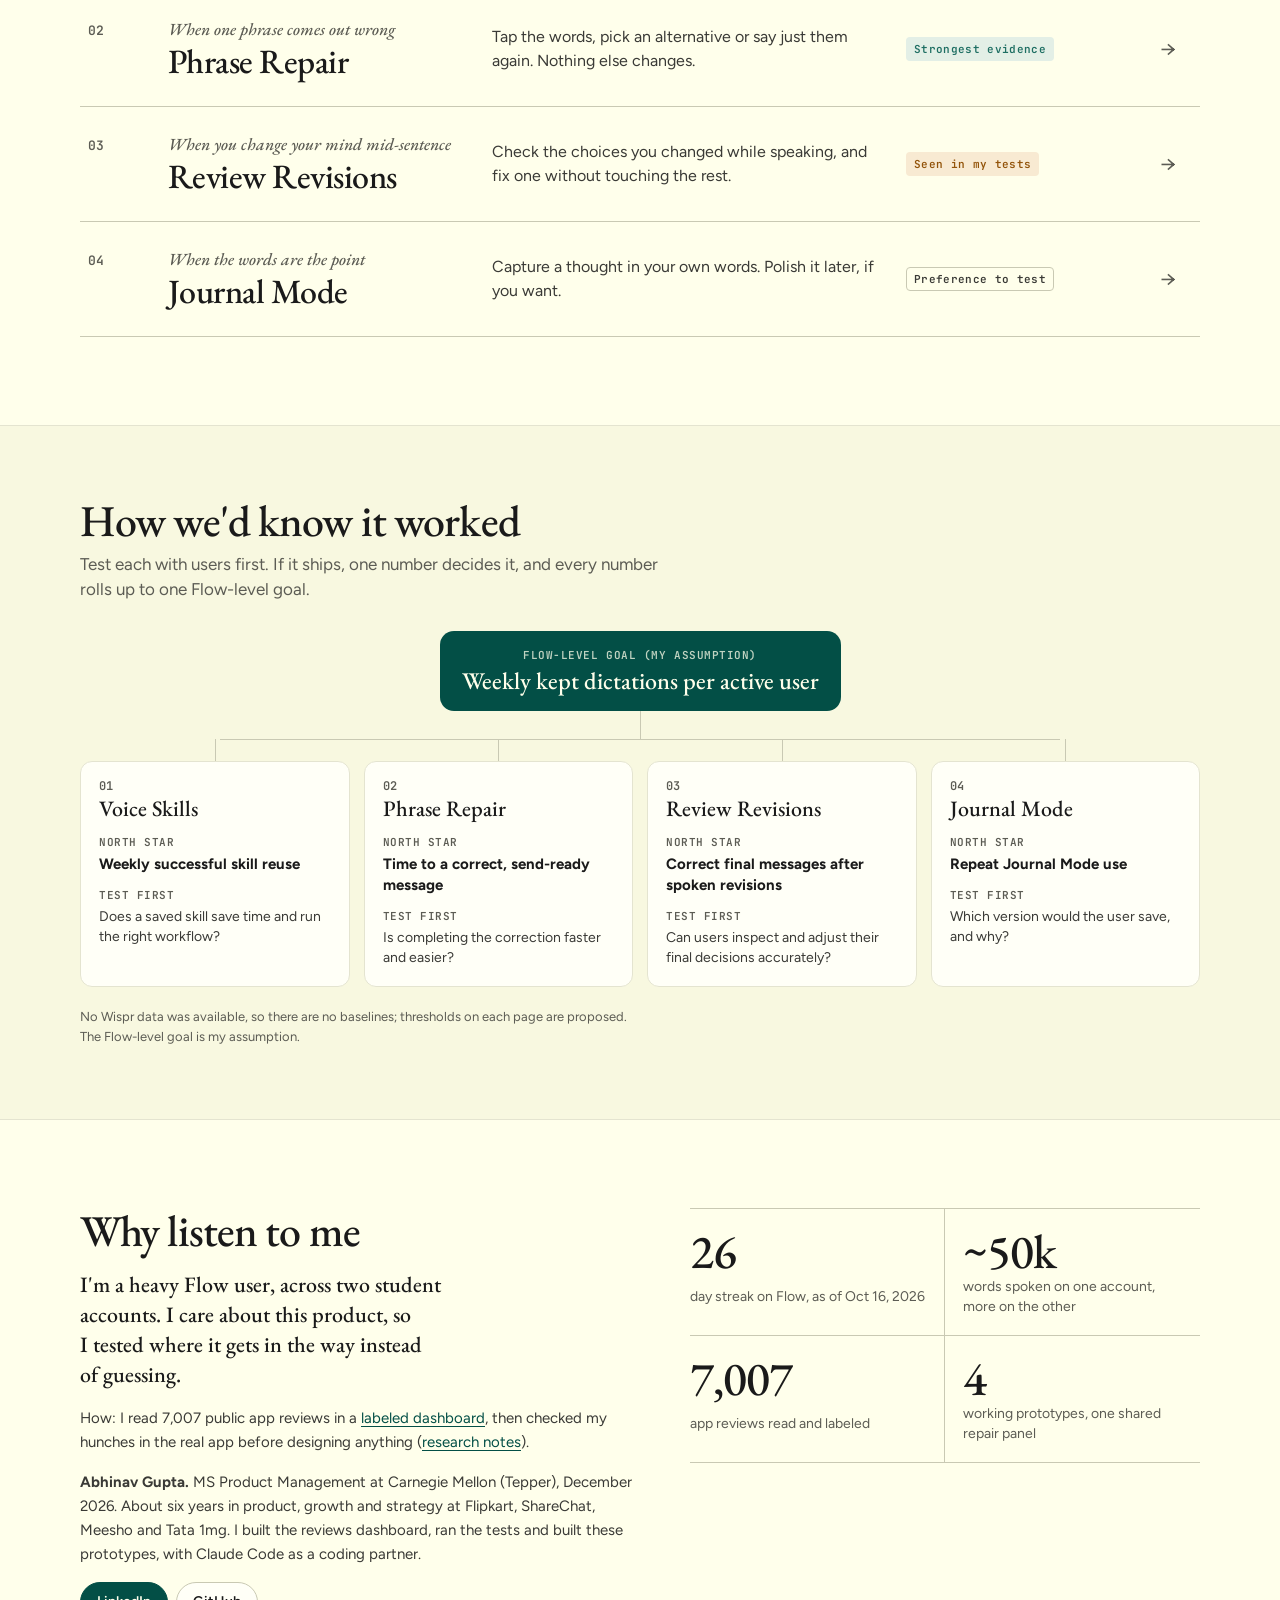
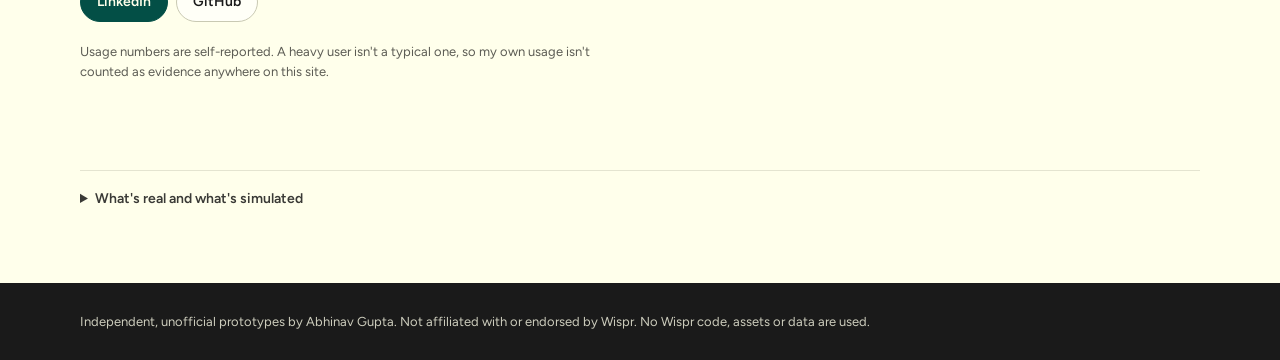
==== commit 8e0f778d: "Hero: reviews dashboard as real-data proof; deploy to Vercel with Web Analytics Co-Authored-By: Clau" ====
--- a/site/index.html
+++ b/site/index.html
@@ -20,6 +20,8 @@
   <script src="assets/evidence.js"></script>
   <script src="assets/metrics.js"></script>
   <script defer src="assets/overview.js"></script>
+  <script>window.va = window.va || function () { (window.vaq = window.vaq || []).push(arguments); };</script>
+  <script defer src="/_vercel/insights/script.js"></script>
 </head>
 <body class="ov">
   <a class="skip" href="#film">Skip to the video</a>
@@ -37,9 +39,15 @@
       </nav>
     </div>
     <header class="shell ov-hero">
-      <p class="independent">Four proposals for Wispr Flow · independent, not made by or with Wispr</p>
-      <h1>Let your voice<br><em>finish the job.</em></h1>
-      <p class="ov-sub">I dictate with Flow every day. Here are four moments where my voice still stops short, and what I'd build so it doesn't.</p>
+      <div class="ov-hero-copy">
+        <p class="independent">Four proposals for Wispr Flow · independent, not made by or with Wispr</p>
+        <h1>Let your voice<br><em>finish the job.</em></h1>
+        <p class="ov-sub">I dictate with Flow every day. Here are four moments where my voice still stops short, and what I'd build so it doesn't.</p>
+      </div>
+      <a class="ov-data" href="https://wispr-reviews-site.vercel.app/" target="_blank" rel="noopener" aria-label="Real customer data, analyzed: open the Wispr Flow app reviews dashboard (7,007 reviews)">
+        <span class="ov-data-shot"><img src="assets/img/reviews-dashboard.webp" width="1080" height="885" alt="The Wispr Flow app reviews dashboard: 7,007 public reviews, average 4.04 stars, and a chart of where the signal is: 2,511 praise, 2,079 complaints, 211 requests."></span>
+        <span class="ov-data-cap"><strong>Real customer data, analyzed</strong><span>7,007 public app reviews, labeled and charted · open the dashboard ↗</span></span>
+      </a>
     </header>
   </div>
 
--- a/site/assets/overview.css
+++ b/site/assets/overview.css
@@ -119,3 +119,26 @@
 .film-play .tri::after { content: ""; position: absolute; left: 17px; top: 13px; border-left: 15px solid var(--hero); border-top: 9px solid transparent; border-bottom: 9px solid transparent; }
 .film-play[hidden] { display: none; }
 @media (max-width: 520px) { .film-play .lbl { display: none; } .film-play { padding: 10px; } }
+
+/* Hero: copy left, the reviews dashboard right */
+.ov-hero { grid-template-columns: minmax(0, 1.15fr) minmax(0, 1fr); align-items: center; column-gap: 56px; }
+.ov-hero-copy { display: grid; gap: 18px; }
+.ov-data { display: grid; gap: 14px; text-decoration: none; color: var(--cream); justify-self: end; width: 100%; max-width: 500px; }
+.ov-data-shot { display: block; border-radius: 14px; overflow: hidden; box-shadow: 0 30px 60px -28px rgba(0, 0, 0, 0.55), 0 0 0 1px rgba(255, 255, 235, 0.18); transform: rotate(1.5deg); transition: transform 260ms var(--ease-out), box-shadow 260ms var(--ease-out); }
+.ov-data-shot img { display: block; width: 100%; height: auto; }
+.ov-data:hover .ov-data-shot, .ov-data:focus-visible .ov-data-shot { transform: rotate(0deg) translateY(-4px); box-shadow: 0 36px 70px -26px rgba(0, 0, 0, 0.6), 0 0 0 1px rgba(255, 255, 235, 0.35); }
+.ov-data-cap { display: grid; gap: 2px; padding-left: 4px; }
+.ov-data-cap strong { font: 500 22px/26px var(--font-serif); color: var(--cream); }
+.ov-data-cap span { font-size: 13px; line-height: 19px; color: rgba(255, 255, 235, 0.78); }
+.ov-data:hover .ov-data-cap span { color: var(--cream); text-decoration: underline; text-underline-offset: 3px; }
+@media (max-width: 960px) {
+  .ov-hero { grid-template-columns: 1fr; row-gap: 28px; }
+  .ov-data { justify-self: start; max-width: 420px; }
+  .ov-data-shot { transform: none; }
+}
+.ov-data { max-width: 480px; }
+@media (max-width: 640px) {
+  .ov-data { grid-template-columns: 116px minmax(0, 1fr); align-items: center; gap: 14px; max-width: none; }
+  .ov-data-shot { border-radius: 8px; }
+  .ov-data-cap strong { font-size: 19px; line-height: 23px; }
+}
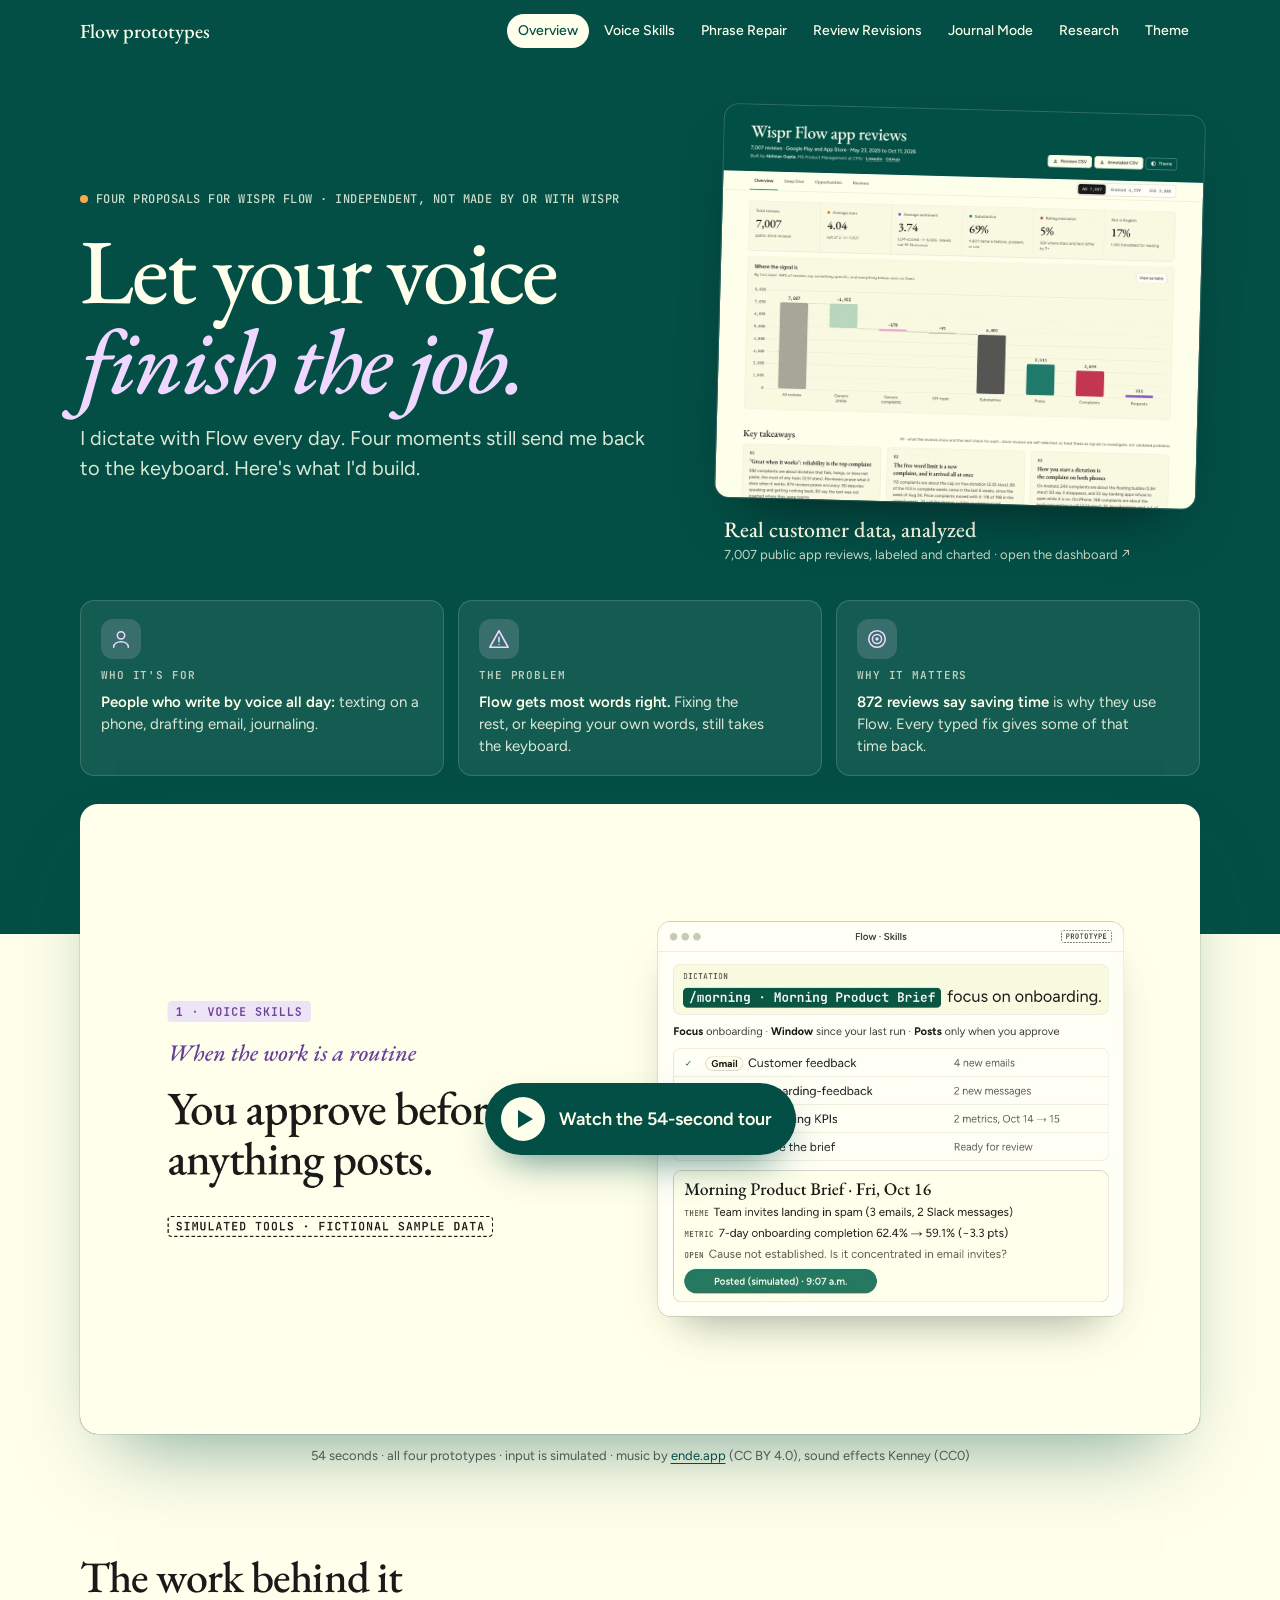
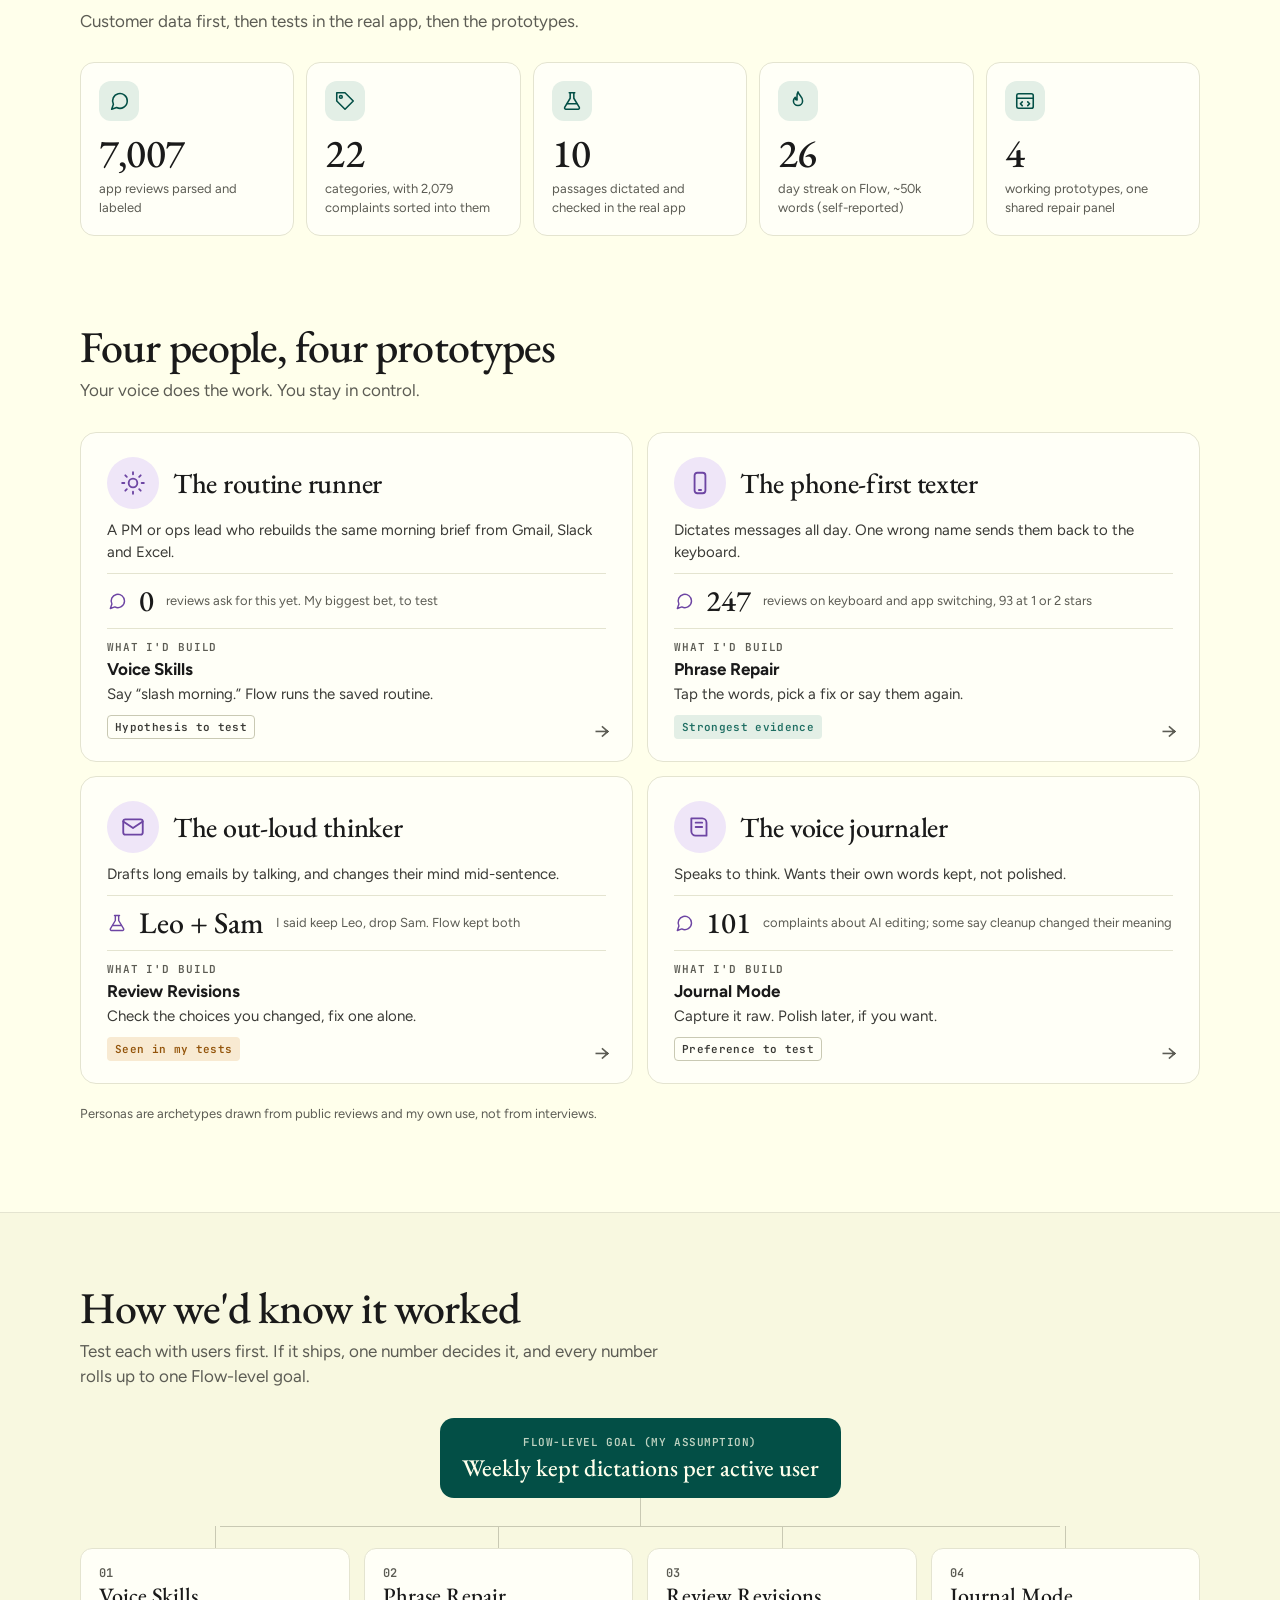
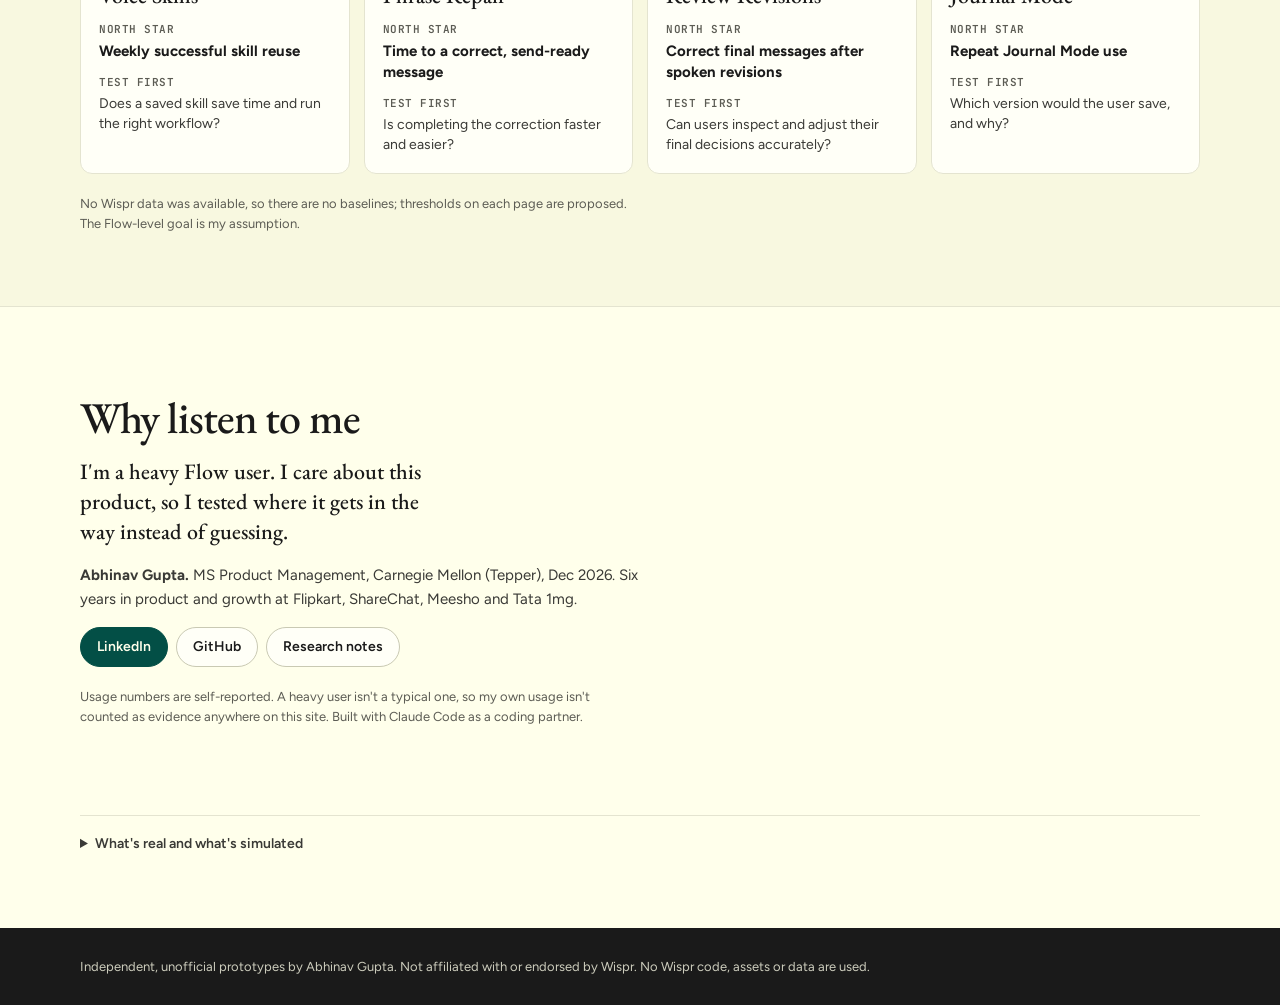
==== commit cf1f6f94: "Who it's for, the problem and why it matters: persona cards, research as numbers; metric tree links " ====
--- a/site/index.html
+++ b/site/index.html
@@ -16,10 +16,12 @@
   <link rel="stylesheet" href="https://fonts.googleapis.com/css2?family=EB+Garamond:ital,wght@0,500;0,600;1,500&family=Figtree:wght@400;500;600;700&family=JetBrains+Mono:wght@500;600&display=swap">
   <link rel="stylesheet" href="assets/styles.css">
   <link rel="stylesheet" href="assets/overview.css">
+  <link rel="stylesheet" href="assets/persona.css">
   <script src="assets/shared.js"></script>
   <script src="assets/evidence.js"></script>
   <script src="assets/metrics.js"></script>
   <script defer src="assets/overview.js"></script>
+  <script defer src="assets/icons.js"></script>
   <script>window.va = window.va || function () { (window.vaq = window.vaq || []).push(arguments); };</script>
   <script defer src="/_vercel/insights/script.js"></script>
 </head>
@@ -42,12 +44,17 @@
       <div class="ov-hero-copy">
         <p class="independent">Four proposals for Wispr Flow · independent, not made by or with Wispr</p>
         <h1>Let your voice<br><em>finish the job.</em></h1>
-        <p class="ov-sub">I dictate with Flow every day. Here are four moments where my voice still stops short, and what I'd build so it doesn't.</p>
+        <p class="ov-sub">I dictate with Flow every day. Four moments still send me back to the keyboard. Here's what I'd build.</p>
       </div>
       <a class="ov-data" href="https://wispr-reviews-site.vercel.app/" target="_blank" rel="noopener" aria-label="Real customer data, analyzed: open the Wispr Flow app reviews dashboard (7,007 reviews)">
         <span class="ov-data-shot"><img src="assets/img/reviews-dashboard.webp" width="1080" height="885" alt="The Wispr Flow app reviews dashboard: 7,007 public reviews, average 4.04 stars, and a chart of where the signal is: 2,511 praise, 2,079 complaints, 211 requests."></span>
         <span class="ov-data-cap"><strong>Real customer data, analyzed</strong><span>7,007 public app reviews, labeled and charted · open the dashboard ↗</span></span>
       </a>
+      <ul class="www" aria-label="Who it's for, the problem, and why it matters">
+        <li><span class="ic-box"><i data-icon="user"></i></span><span class="p-label">Who it's for</span><p><b>People who write by voice all day:</b> texting on a phone, drafting email, journaling.</p></li>
+        <li><span class="ic-box"><i data-icon="alert"></i></span><span class="p-label">The problem</span><p><b>Flow gets most words right.</b> Fixing the rest, or keeping your own words, still takes the keyboard.</p></li>
+        <li><span class="ic-box"><i data-icon="target"></i></span><span class="p-label">Why it matters</span><p><b>872 reviews say saving time</b> is why they use Flow. Every typed fix gives some of that time back.</p></li>
+      </ul>
     </header>
   </div>
 
@@ -65,53 +72,68 @@
       </figure>
     </section>
 
+    <section class="shell" aria-labelledby="work-h">
+      <div class="ov-head">
+        <h2 id="work-h">The work behind it</h2>
+        <p>Customer data first, then tests in the real app, then the prototypes.</p>
+      </div>
+      <ul class="stat-band" aria-label="The research, by the numbers">
+        <li><span class="ic-box"><i data-icon="reviews"></i></span><b>7,007</b><span>app reviews parsed and labeled</span></li>
+        <li><span class="ic-box"><i data-icon="tag"></i></span><b>22</b><span>categories, with 2,079 complaints sorted into them</span></li>
+        <li><span class="ic-box"><i data-icon="flask"></i></span><b>10</b><span>passages dictated and checked in the real app</span></li>
+        <li><span class="ic-box"><i data-icon="flame"></i></span><b>26</b><span>day streak on Flow, ~50k words (self-reported)</span></li>
+        <li><span class="ic-box"><i data-icon="build"></i></span><b>4</b><span>working prototypes, one shared repair panel</span></li>
+      </ul>
+    </section>
+
     <section class="shell ov-moments" aria-labelledby="moments-h">
       <div class="ov-head">
-        <h2 id="moments-h">Four moments, one idea</h2>
-        <p>Your voice does the work. You stay in control. One “Edit a phrase” panel runs through all four.</p>
+        <h2 id="moments-h">Four people, four prototypes</h2>
+        <p>Your voice does the work. You stay in control.</p>
       </div>
-      <ol class="moments" id="moments">
+      <ol class="personas">
         <li>
-          <a class="moment" href="voice-skills/">
-            <span class="m-n">01</span>
-            <span class="m-when">When the work is a routine</span>
-            <span class="m-name">Voice Skills</span>
-            <span class="m-line">Say “slash morning.” Flow runs your saved routine across Gmail, Slack and Excel.</span>
+          <a class="ov-persona" href="voice-skills/">
+            <span class="op-head"><span class="p-av"><i data-icon="sun"></i></span><span class="op-name">The routine runner</span></span>
+            <span class="op-line">A PM or ops lead who rebuilds the same morning brief from Gmail, Slack and Excel.</span>
+            <span class="op-pain"><i data-icon="reviews"></i><b>0</b><span>reviews ask for this yet. My biggest bet, to test</span></span>
+            <span class="op-fix"><span class="p-label">What I'd build</span><strong>Voice Skills</strong><span>Say “slash morning.” Flow runs the saved routine.</span></span>
             <span class="m-ev ev-hyp">Hypothesis to test</span>
             <span class="m-go" aria-hidden="true">→</span>
           </a>
         </li>
         <li>
-          <a class="moment" href="phrase-repair/">
-            <span class="m-n">02</span>
-            <span class="m-when">When one phrase comes out wrong</span>
-            <span class="m-name">Phrase Repair</span>
-            <span class="m-line">Tap the words, pick an alternative or say just them again. Nothing else changes.</span>
+          <a class="ov-persona" href="phrase-repair/">
+            <span class="op-head"><span class="p-av"><i data-icon="phone"></i></span><span class="op-name">The phone-first texter</span></span>
+            <span class="op-line">Dictates messages all day. One wrong name sends them back to the keyboard.</span>
+            <span class="op-pain"><i data-icon="reviews"></i><b>247</b><span>reviews on keyboard and app switching, 93 at 1 or 2 stars</span></span>
+            <span class="op-fix"><span class="p-label">What I'd build</span><strong>Phrase Repair</strong><span>Tap the words, pick a fix or say them again.</span></span>
             <span class="m-ev ev-strong">Strongest evidence</span>
             <span class="m-go" aria-hidden="true">→</span>
           </a>
         </li>
         <li>
-          <a class="moment" href="review-revisions/">
-            <span class="m-n">03</span>
-            <span class="m-when">When you change your mind mid-sentence</span>
-            <span class="m-name">Review Revisions</span>
-            <span class="m-line">Check the choices you changed while speaking, and fix one without touching the rest.</span>
+          <a class="ov-persona" href="review-revisions/">
+            <span class="op-head"><span class="p-av"><i data-icon="mail"></i></span><span class="op-name">The out-loud thinker</span></span>
+            <span class="op-line">Drafts long emails by talking, and changes their mind mid-sentence.</span>
+            <span class="op-pain"><i data-icon="flask"></i><b>Leo + Sam</b><span>I said keep Leo, drop Sam. Flow kept both</span></span>
+            <span class="op-fix"><span class="p-label">What I'd build</span><strong>Review Revisions</strong><span>Check the choices you changed, fix one alone.</span></span>
             <span class="m-ev ev-test">Seen in my tests</span>
             <span class="m-go" aria-hidden="true">→</span>
           </a>
         </li>
         <li>
-          <a class="moment" href="journal-mode/">
-            <span class="m-n">04</span>
-            <span class="m-when">When the words are the point</span>
-            <span class="m-name">Journal Mode</span>
-            <span class="m-line">Capture a thought in your own words. Polish it later, if you want.</span>
+          <a class="ov-persona" href="journal-mode/">
+            <span class="op-head"><span class="p-av"><i data-icon="book"></i></span><span class="op-name">The voice journaler</span></span>
+            <span class="op-line">Speaks to think. Wants their own words kept, not polished.</span>
+            <span class="op-pain"><i data-icon="reviews"></i><b>101</b><span>complaints about AI editing; some say cleanup changed their meaning</span></span>
+            <span class="op-fix"><span class="p-label">What I'd build</span><strong>Journal Mode</strong><span>Capture it raw. Polish later, if you want.</span></span>
             <span class="m-ev ev-hyp">Preference to test</span>
             <span class="m-go" aria-hidden="true">→</span>
           </a>
         </li>
       </ol>
+      <p class="ov-fine">Personas are archetypes drawn from public reviews and my own use, not from interviews.</p>
     </section>
 
     <section class="ov-metrics" aria-labelledby="metrics-h">
@@ -126,22 +148,15 @@
     </section>
 
     <section class="shell ov-about" aria-labelledby="about-h">
-      <div class="about-grid">
+      <div class="about-grid solo">
         <div class="about-copy">
           <h2 id="about-h">Why listen to me</h2>
-          <p class="about-lede">I'm a heavy Flow user, across two student accounts. I care about this product, so I tested where it gets in the way instead of guessing.</p>
-          <p class="who">How: I read 7,007 public app reviews in a <a href="https://wispr-reviews-site.vercel.app/">labeled dashboard</a>, then checked my hunches in the real app before designing anything (<a href="research/">research notes</a>).</p>
-          <p class="who"><strong>Abhinav Gupta.</strong> MS Product Management at Carnegie Mellon (Tepper), December 2026. About six years in product, growth and strategy at Flipkart, ShareChat, Meesho and Tata 1mg. I built the reviews dashboard, ran the tests and built these prototypes, with Claude Code as a coding partner.</p>
-          <div class="button-row"><a class="button primary" href="https://www.linkedin.com/in/abhinavgupta0809" target="_blank" rel="noopener">LinkedIn</a><a class="button" href="https://github.com/abhinavgupta0809" target="_blank" rel="noopener">GitHub</a></div>
+          <p class="about-lede">I'm a heavy Flow user. I care about this product, so I tested where it gets in the way instead of guessing.</p>
+          <p class="who"><strong>Abhinav Gupta.</strong> MS Product Management, Carnegie Mellon (Tepper), Dec 2026. Six years in product and growth at Flipkart, ShareChat, Meesho and Tata 1mg.</p>
+          <div class="button-row"><a class="button primary" href="https://www.linkedin.com/in/abhinavgupta0809" target="_blank" rel="noopener">LinkedIn</a><a class="button" href="https://github.com/abhinavgupta0809" target="_blank" rel="noopener">GitHub</a><a class="button" href="research/">Research notes</a></div>
         </div>
-        <dl class="stats" aria-label="By the numbers">
-          <div><dt>26</dt><dd>day streak on Flow, as of Oct 16, 2026</dd></div>
-          <div><dt>~50k</dt><dd>words spoken on one account, more on the other</dd></div>
-          <div><dt>7,007</dt><dd>app reviews read and labeled</dd></div>
-          <div><dt>4</dt><dd>working prototypes, one shared repair panel</dd></div>
-        </dl>
       </div>
-      <p class="ov-fine">Usage numbers are self-reported. A heavy user isn't a typical one, so my own usage isn't counted as evidence anywhere on this site.</p>
+      <p class="ov-fine">Usage numbers are self-reported. A heavy user isn't a typical one, so my own usage isn't counted as evidence anywhere on this site. Built with Claude Code as a coding partner.</p>
     </section>
 
     <section class="shell ov-real" aria-label="What's real and what's simulated">
--- a/site/assets/persona.css
+++ b/site/assets/persona.css
@@ -0,0 +1,63 @@
+/* Who it's for, the problem, why it matters; the research as numbers; persona cards (Oct 20).
+   Loaded on the overview and the four proposal pages. Icons come from icons.js. */
+.ic { width: 20px; height: 20px; flex: none; }
+.ic-box { display: grid; place-items: center; width: 40px; height: 40px; border-radius: 12px; background: var(--evidence-soft); color: var(--brand); }
+.ic-box .ic { width: 22px; height: 22px; }
+.p-label { font: 600 11px/16px var(--font-mono); letter-spacing: 0.08em; text-transform: uppercase; color: var(--text-3); }
+
+/* In the masthead, on the dark green: three short answers */
+.www { list-style: none; margin: 0; padding: 0; display: grid; grid-template-columns: repeat(3, minmax(0, 1fr)); gap: 14px; grid-column: 1 / -1; margin-top: 18px; }
+.www li { display: grid; gap: 8px; align-content: start; padding: 18px 20px; border-radius: 14px; background: rgba(255, 255, 235, 0.07); border: 1px solid rgba(255, 255, 235, 0.16); }
+.www .ic-box { background: rgba(240, 215, 255, 0.16); color: #f0d7ff; }
+.www .p-label { color: rgba(255, 255, 235, 0.72); }
+.www p { color: rgba(255, 255, 235, 0.86); font-size: 15px; line-height: 22px; }
+.www b { color: var(--cream); font-weight: 600; }
+
+/* The research as numbers */
+.stat-band { list-style: none; margin: 0; padding: 0; display: grid; grid-template-columns: repeat(5, minmax(0, 1fr)); gap: 12px; }
+.stat-band li { display: grid; gap: 6px; align-content: start; padding: 18px; border-radius: 14px; background: var(--raised); border: 1px solid var(--border); }
+.stat-band b { margin-top: 6px; font: 500 40px/1 var(--font-serif); letter-spacing: -0.02em; color: var(--text-1); font-variant-numeric: tabular-nums; }
+.stat-band span:last-child { font-size: 13px; line-height: 19px; color: var(--text-3); }
+@media (max-width: 1000px) { .stat-band { grid-template-columns: repeat(3, minmax(0, 1fr)); } }
+@media (max-width: 760px) { .www { grid-template-columns: 1fr; } .stat-band { grid-template-columns: 1fr 1fr; } }
+
+/* Persona avatar */
+.p-av { display: grid; place-items: center; width: 52px; height: 52px; border-radius: 50%; flex: none; background: var(--proposed-soft); color: var(--proposed); }
+.p-av .ic { width: 26px; height: 26px; }
+
+/* Overview: four people, each leading to a prototype */
+.personas { list-style: none; margin: 0; padding: 0; display: grid; grid-template-columns: 1fr 1fr; gap: 14px; }
+.ov-persona { position: relative; height: 100%; box-sizing: border-box; display: grid; gap: 10px; align-content: start; padding: 24px 26px 22px; border-radius: 16px; background: var(--raised); border: 1px solid var(--border); text-decoration: none; color: var(--text-2); transition: transform 200ms var(--ease-out), border-color 200ms, box-shadow 200ms var(--ease-out); }
+.ov-persona:hover { transform: translateY(-3px); border-color: var(--proposed); box-shadow: 0 18px 36px -24px rgba(3, 79, 70, 0.45); }
+.op-head { display: flex; gap: 14px; align-items: center; }
+.op-name { font: 500 28px/32px var(--font-serif); letter-spacing: -0.01em; color: var(--text-1); }
+.op-line { font-size: 15px; line-height: 22px; }
+.op-pain { display: grid; grid-template-columns: 20px auto 1fr; gap: 12px; align-items: center; padding: 12px 0; border-block: 1px solid var(--border); color: var(--proposed); }
+.op-pain b { font: 500 30px/1 var(--font-serif); color: var(--text-1); font-variant-numeric: tabular-nums; white-space: nowrap; }
+.op-pain span { font-size: 13px; line-height: 18px; color: var(--text-3); }
+.op-fix { display: grid; gap: 2px; padding-right: 30px; }
+.op-fix strong { font-size: 17px; color: var(--text-1); }
+.op-fix span:last-child { font-size: 15px; line-height: 22px; }
+.ov-persona .m-ev { grid-area: auto; justify-self: start; }
+.ov-persona .m-go { grid-area: auto; position: absolute; right: 22px; bottom: 18px; }
+.ov-persona:hover .m-go { transform: translateX(4px); color: var(--brand); }
+@media (max-width: 860px) { .personas { grid-template-columns: 1fr; } }
+
+/* Proposal pages: one persona card above the problem */
+.persona { display: grid; grid-template-columns: minmax(0, 1.1fr) minmax(0, 1fr); gap: 18px 36px; padding: 24px 26px; border-radius: 16px; background: var(--raised); border: 1px solid var(--border); max-width: 960px; }
+.persona-who { display: flex; gap: 16px; align-items: flex-start; }
+.persona-name { font: 500 28px/32px var(--font-serif); color: var(--text-1); margin-top: 2px; }
+.persona-line { margin-top: 4px; color: var(--text-2); font-size: 15px; line-height: 22px; }
+.persona-facts { list-style: none; margin: 0; padding: 0; display: grid; grid-template-columns: 20px auto 1fr; gap: 12px; align-content: center; }
+.persona-facts li { display: grid; grid-column: 1 / -1; grid-template-columns: subgrid; align-items: baseline; color: var(--proposed); }
+.persona-facts .ic { align-self: center; }
+.persona-facts b { font: 500 28px/1 var(--font-serif); color: var(--text-1); font-variant-numeric: tabular-nums; white-space: nowrap; }
+.persona-facts span { font-size: 14px; line-height: 19px; color: var(--text-3); }
+.persona-why { grid-column: 1 / -1; display: flex; gap: 12px; align-items: flex-start; margin: 0; padding: 12px 16px; border-radius: 12px; background: var(--proposed-soft); color: var(--text-2); font-size: 15px; line-height: 22px; }
+.persona-why .ic { color: var(--proposed); margin-top: 1px; }
+.persona-why b { color: var(--text-1); }
+.persona-ev { grid-column: 1 / -1; font-size: 13px; line-height: 19px; color: var(--text-3); }
+@media (max-width: 760px) { .persona { grid-template-columns: 1fr; padding: 20px; } }
+
+/* Overview: the about block is copy only now that its numbers moved to the research band */
+.about-grid.solo { grid-template-columns: minmax(0, 1fr); max-width: 760px; }
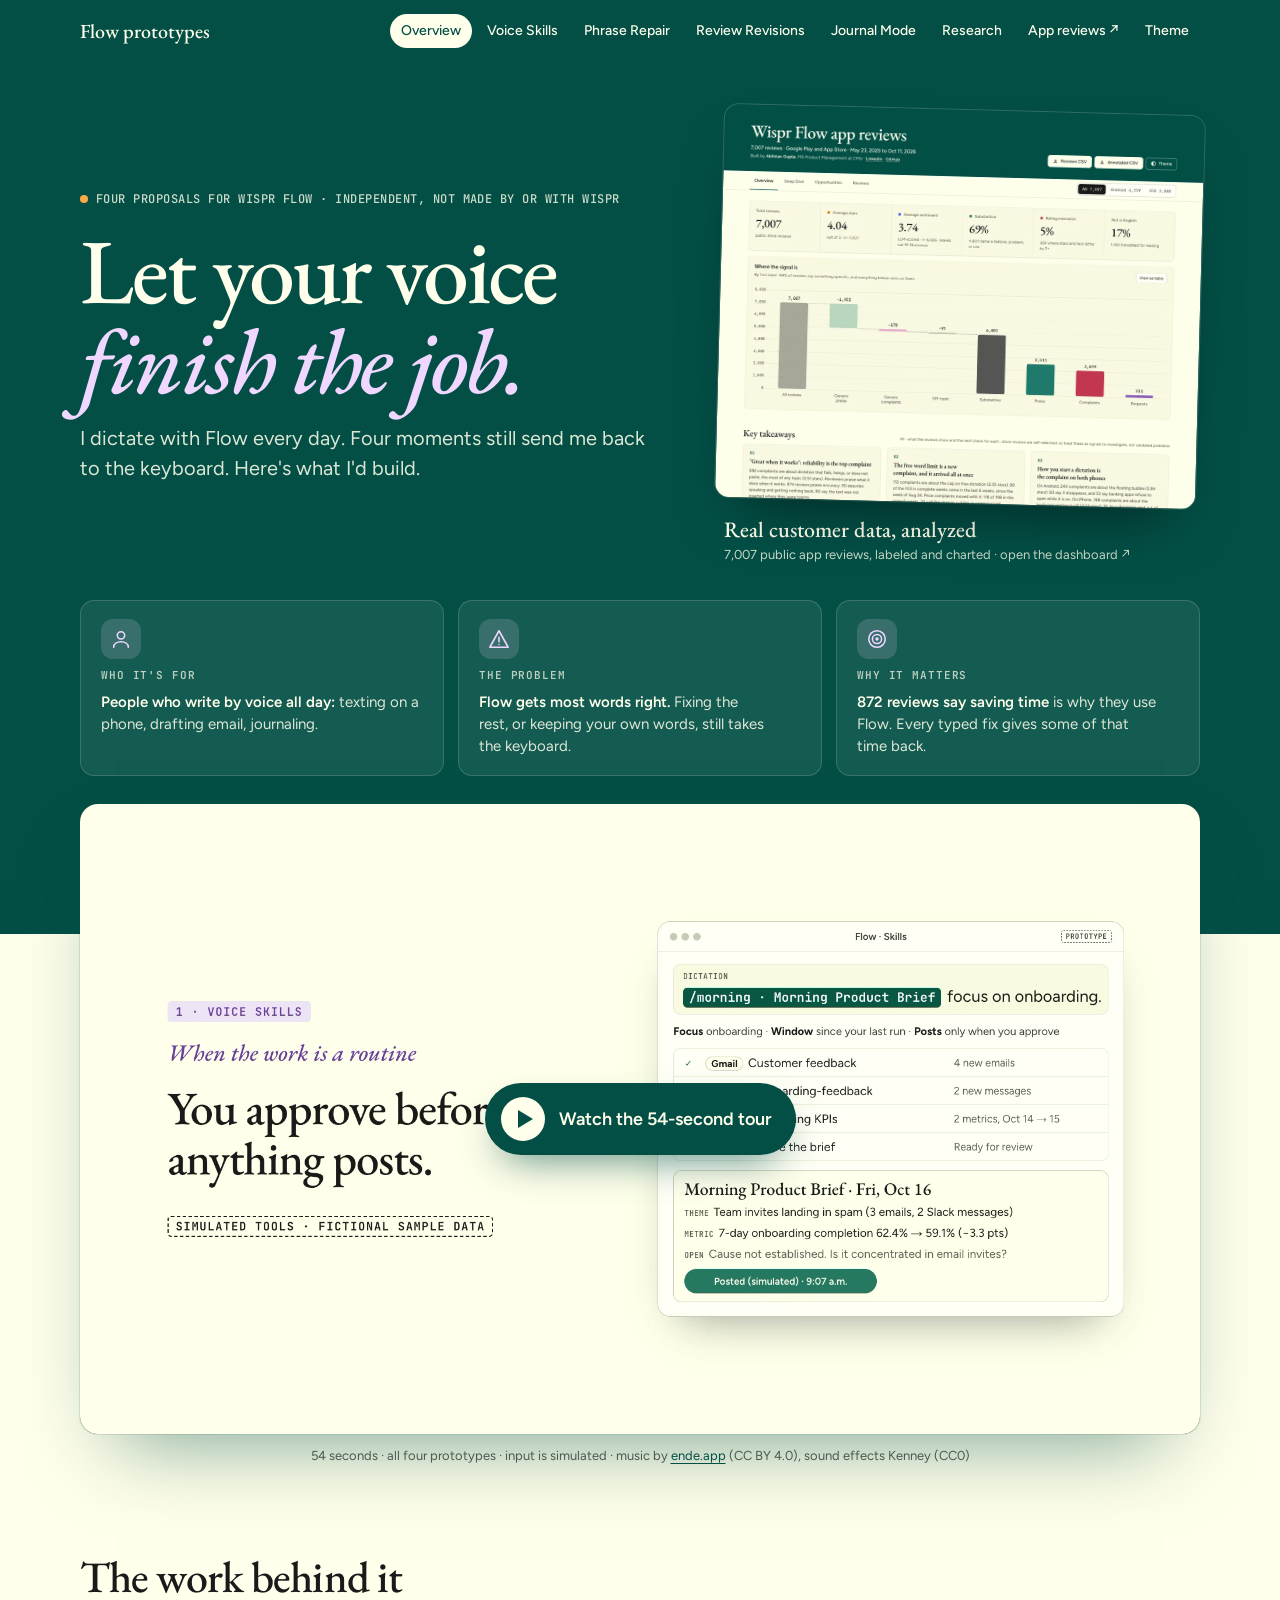
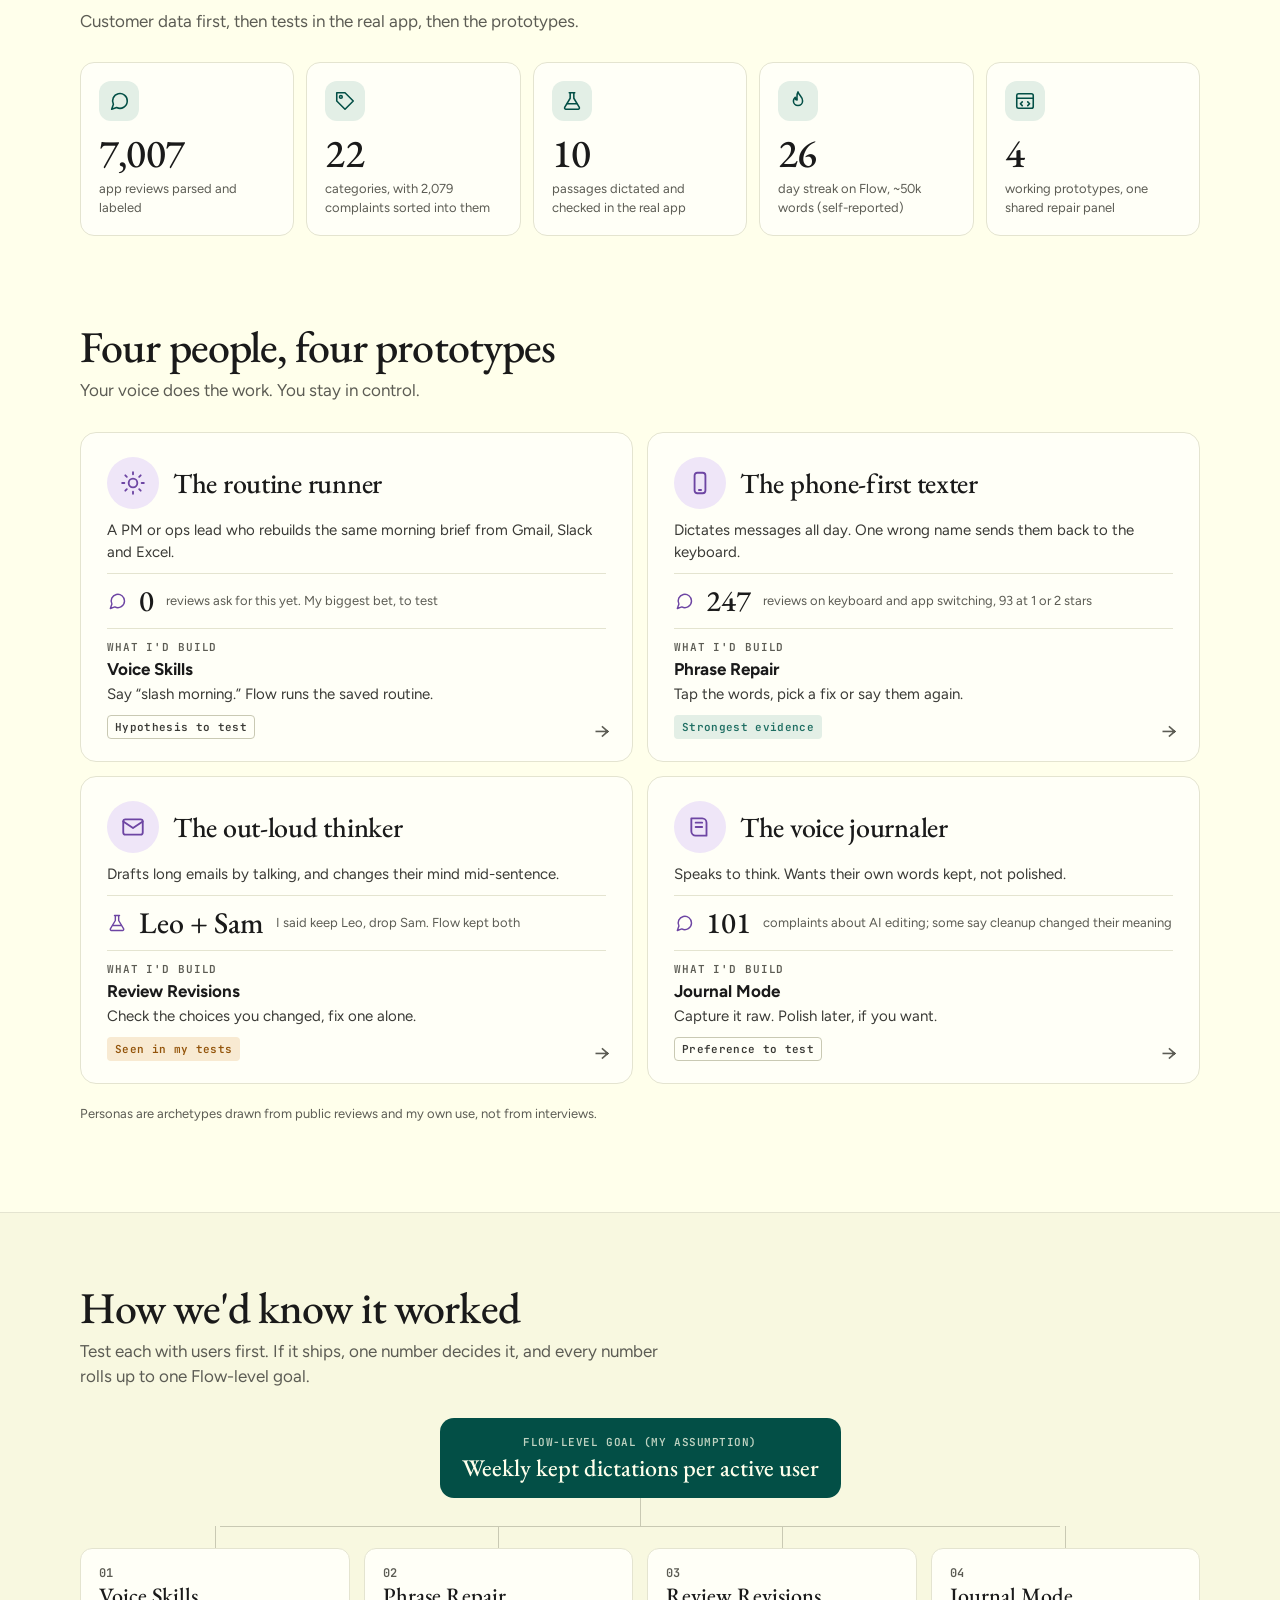
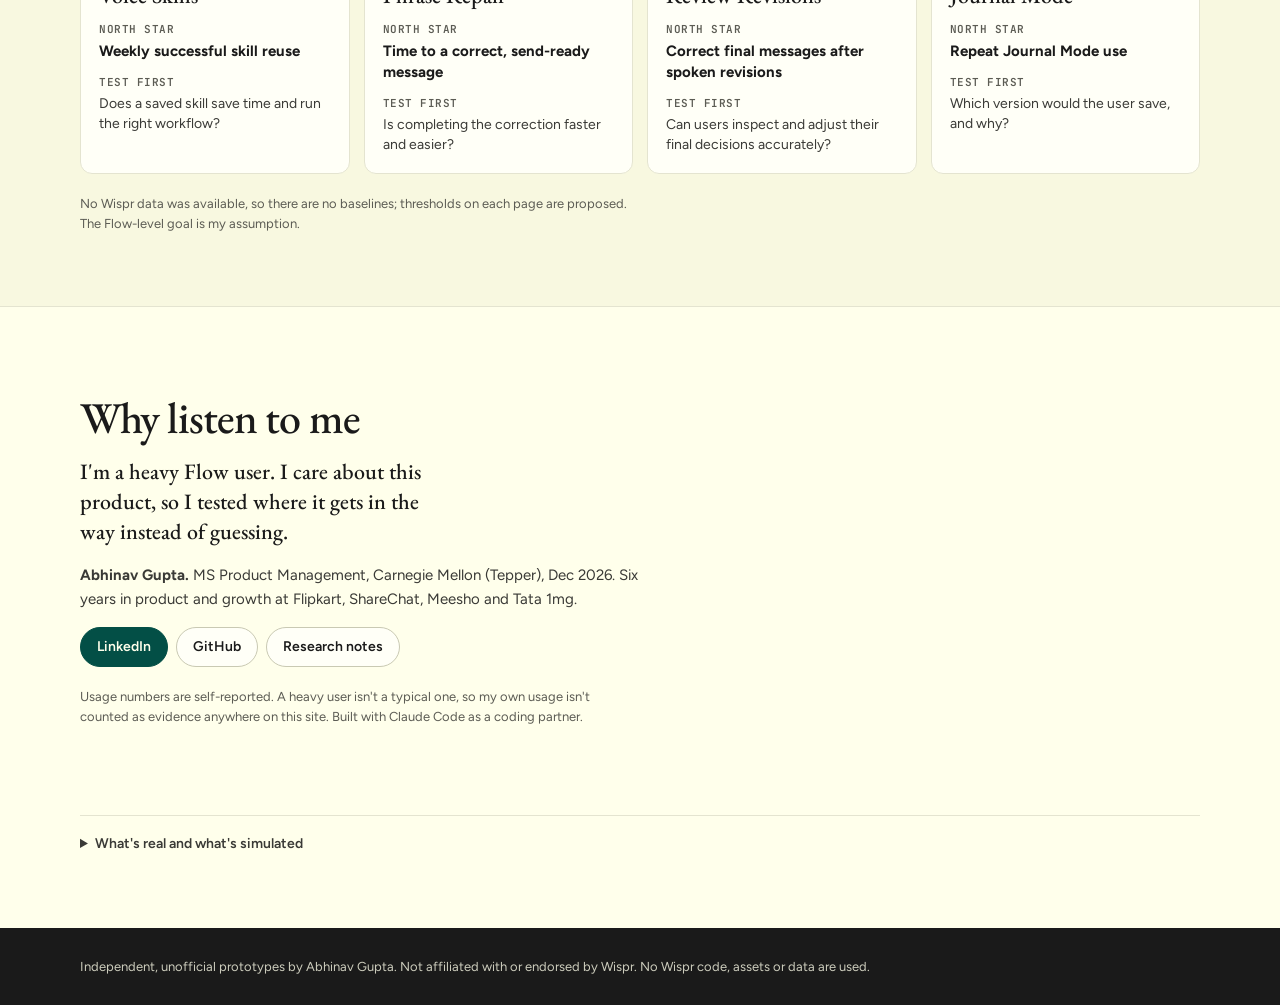
==== commit 7ae0161b: "Add an App reviews link to the site nav Every page's nav now links to the Wispr Flow reviews dashboa" ====
--- a/site/index.html
+++ b/site/index.html
@@ -37,6 +37,7 @@
         <a href="review-revisions/">Review Revisions</a>
         <a href="journal-mode/">Journal Mode</a>
         <a href="research/">Research</a>
+        <a href="https://wispr-reviews-site.vercel.app/" target="_blank" rel="noopener" title="The 7,007 public app reviews these proposals are built from">App reviews ↗</a>
         <button id="theme" type="button" aria-label="Switch color theme">Theme</button>
       </nav>
     </div>
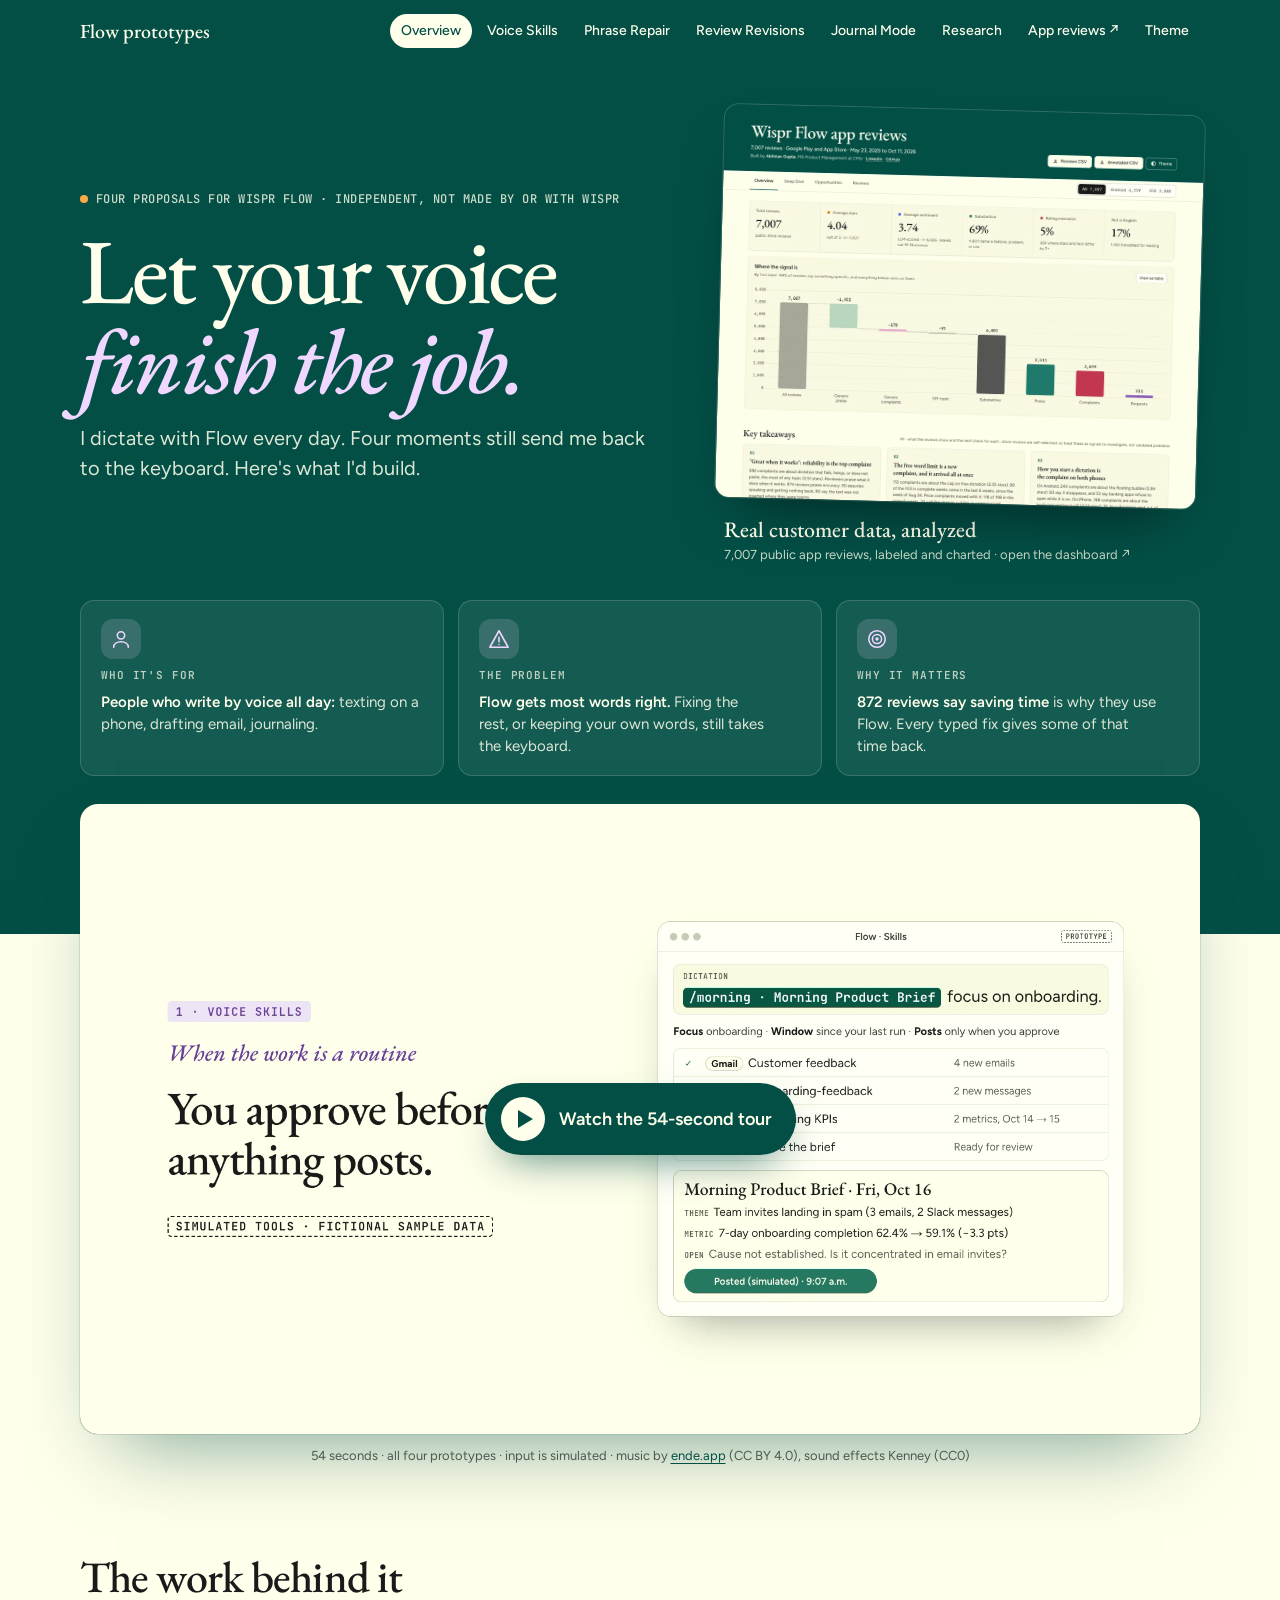
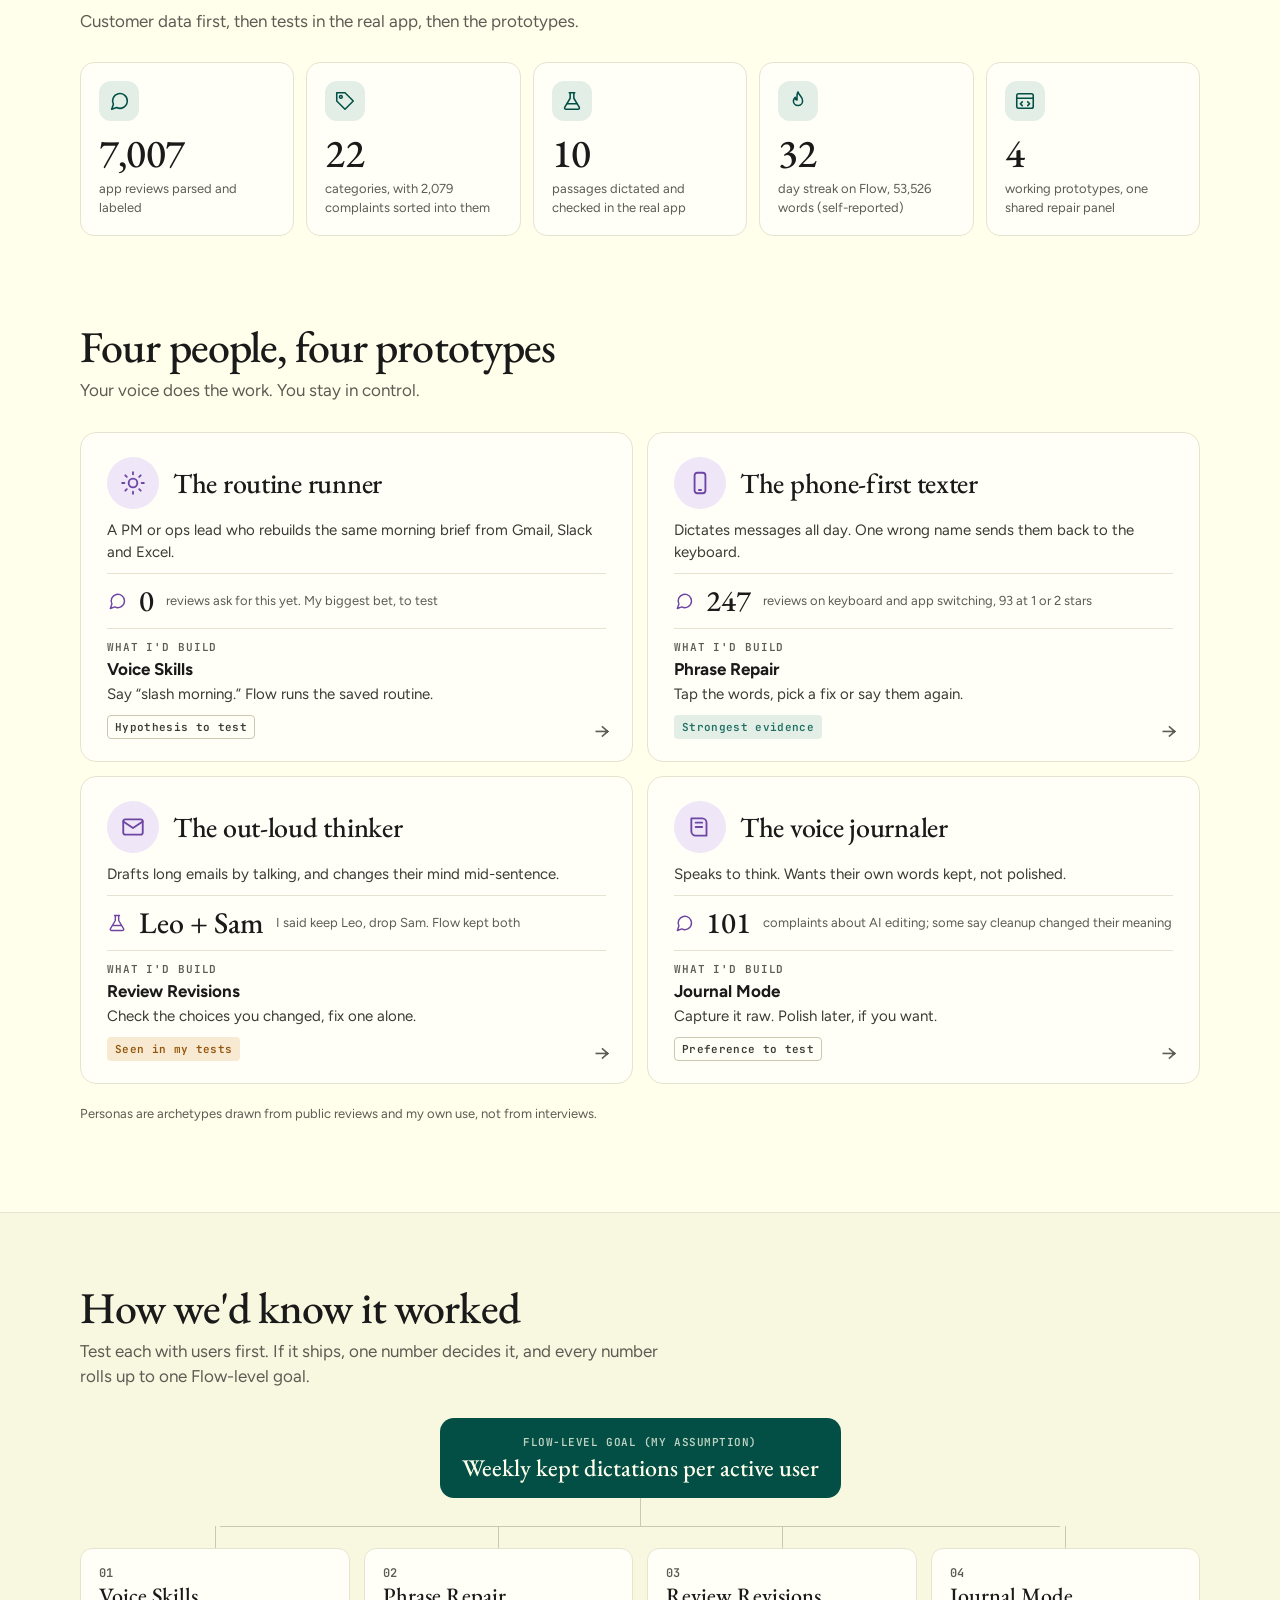
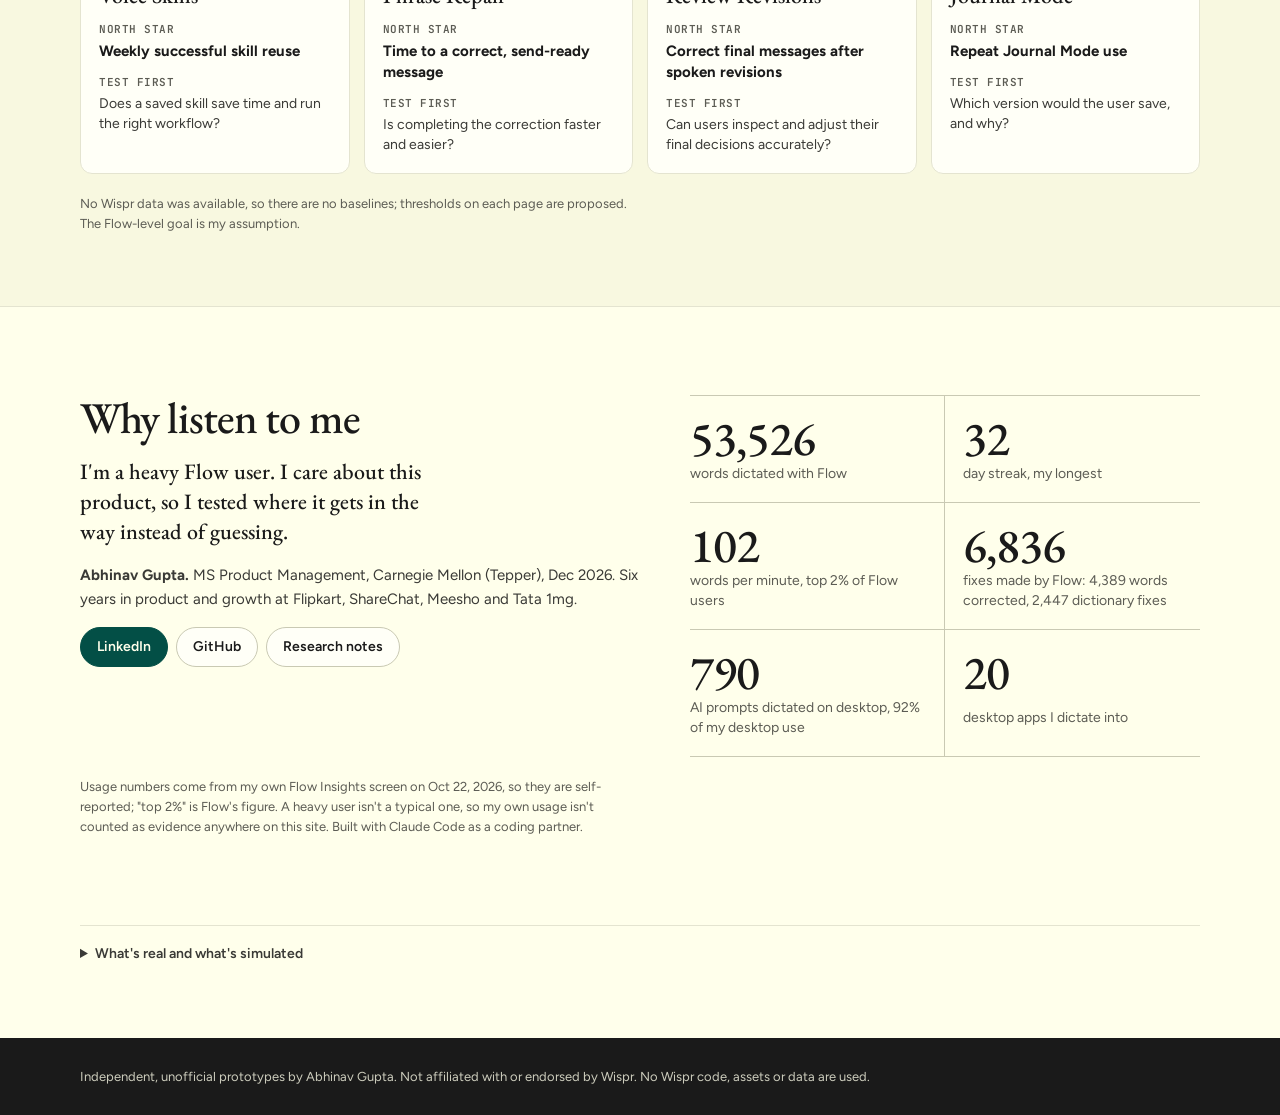
==== commit feacb065: "Restore the usage stats beside Why listen to me Six numbers from my Flow Insights screen (Oct 22, 20" ====
--- a/site/index.html
+++ b/site/index.html
@@ -82,7 +82,7 @@
         <li><span class="ic-box"><i data-icon="reviews"></i></span><b>7,007</b><span>app reviews parsed and labeled</span></li>
         <li><span class="ic-box"><i data-icon="tag"></i></span><b>22</b><span>categories, with 2,079 complaints sorted into them</span></li>
         <li><span class="ic-box"><i data-icon="flask"></i></span><b>10</b><span>passages dictated and checked in the real app</span></li>
-        <li><span class="ic-box"><i data-icon="flame"></i></span><b>26</b><span>day streak on Flow, ~50k words (self-reported)</span></li>
+        <li><span class="ic-box"><i data-icon="flame"></i></span><b>32</b><span>day streak on Flow, 53,526 words (self-reported)</span></li>
         <li><span class="ic-box"><i data-icon="build"></i></span><b>4</b><span>working prototypes, one shared repair panel</span></li>
       </ul>
     </section>
@@ -149,15 +149,23 @@
     </section>
 
     <section class="shell ov-about" aria-labelledby="about-h">
-      <div class="about-grid solo">
+      <div class="about-grid">
         <div class="about-copy">
           <h2 id="about-h">Why listen to me</h2>
           <p class="about-lede">I'm a heavy Flow user. I care about this product, so I tested where it gets in the way instead of guessing.</p>
           <p class="who"><strong>Abhinav Gupta.</strong> MS Product Management, Carnegie Mellon (Tepper), Dec 2026. Six years in product and growth at Flipkart, ShareChat, Meesho and Tata 1mg.</p>
           <div class="button-row"><a class="button primary" href="https://www.linkedin.com/in/abhinavgupta0809" target="_blank" rel="noopener">LinkedIn</a><a class="button" href="https://github.com/abhinavgupta0809" target="_blank" rel="noopener">GitHub</a><a class="button" href="research/">Research notes</a></div>
         </div>
+        <dl class="stats" aria-label="My Flow usage, from Flow's Insights screen, Oct 22, 2026">
+          <div><dt>53,526</dt><dd>words dictated with Flow</dd></div>
+          <div><dt>32</dt><dd>day streak, my longest</dd></div>
+          <div><dt>102</dt><dd>words per minute, top 2% of Flow users</dd></div>
+          <div><dt>6,836</dt><dd>fixes made by Flow: 4,389 words corrected, 2,447 dictionary fixes</dd></div>
+          <div><dt>790</dt><dd>AI prompts dictated on desktop, 92% of my desktop use</dd></div>
+          <div><dt>20</dt><dd>desktop apps I dictate into</dd></div>
+        </dl>
       </div>
-      <p class="ov-fine">Usage numbers are self-reported. A heavy user isn't a typical one, so my own usage isn't counted as evidence anywhere on this site. Built with Claude Code as a coding partner.</p>
+      <p class="ov-fine">Usage numbers come from my own Flow Insights screen on Oct 22, 2026, so they are self-reported; "top 2%" is Flow's figure. A heavy user isn't a typical one, so my own usage isn't counted as evidence anywhere on this site. Built with Claude Code as a coding partner.</p>
     </section>
 
     <section class="shell ov-real" aria-label="What's real and what's simulated">
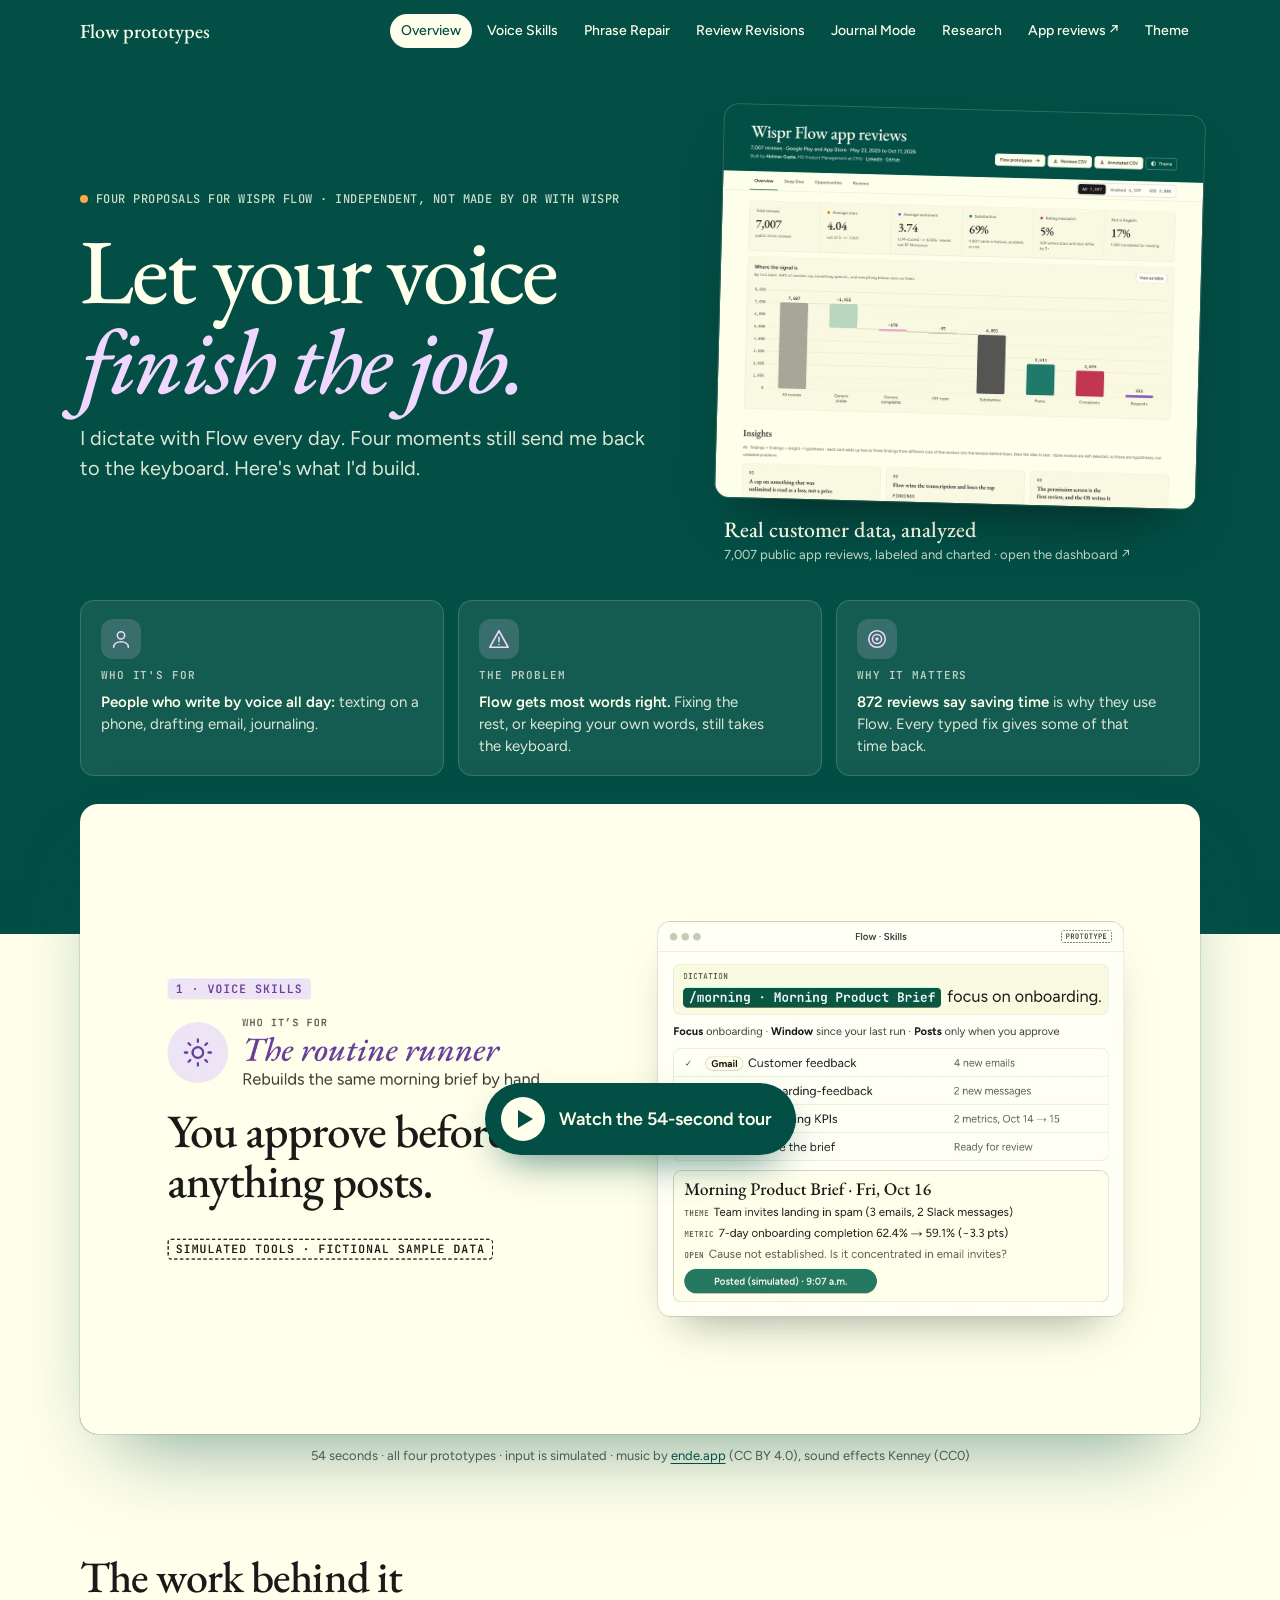
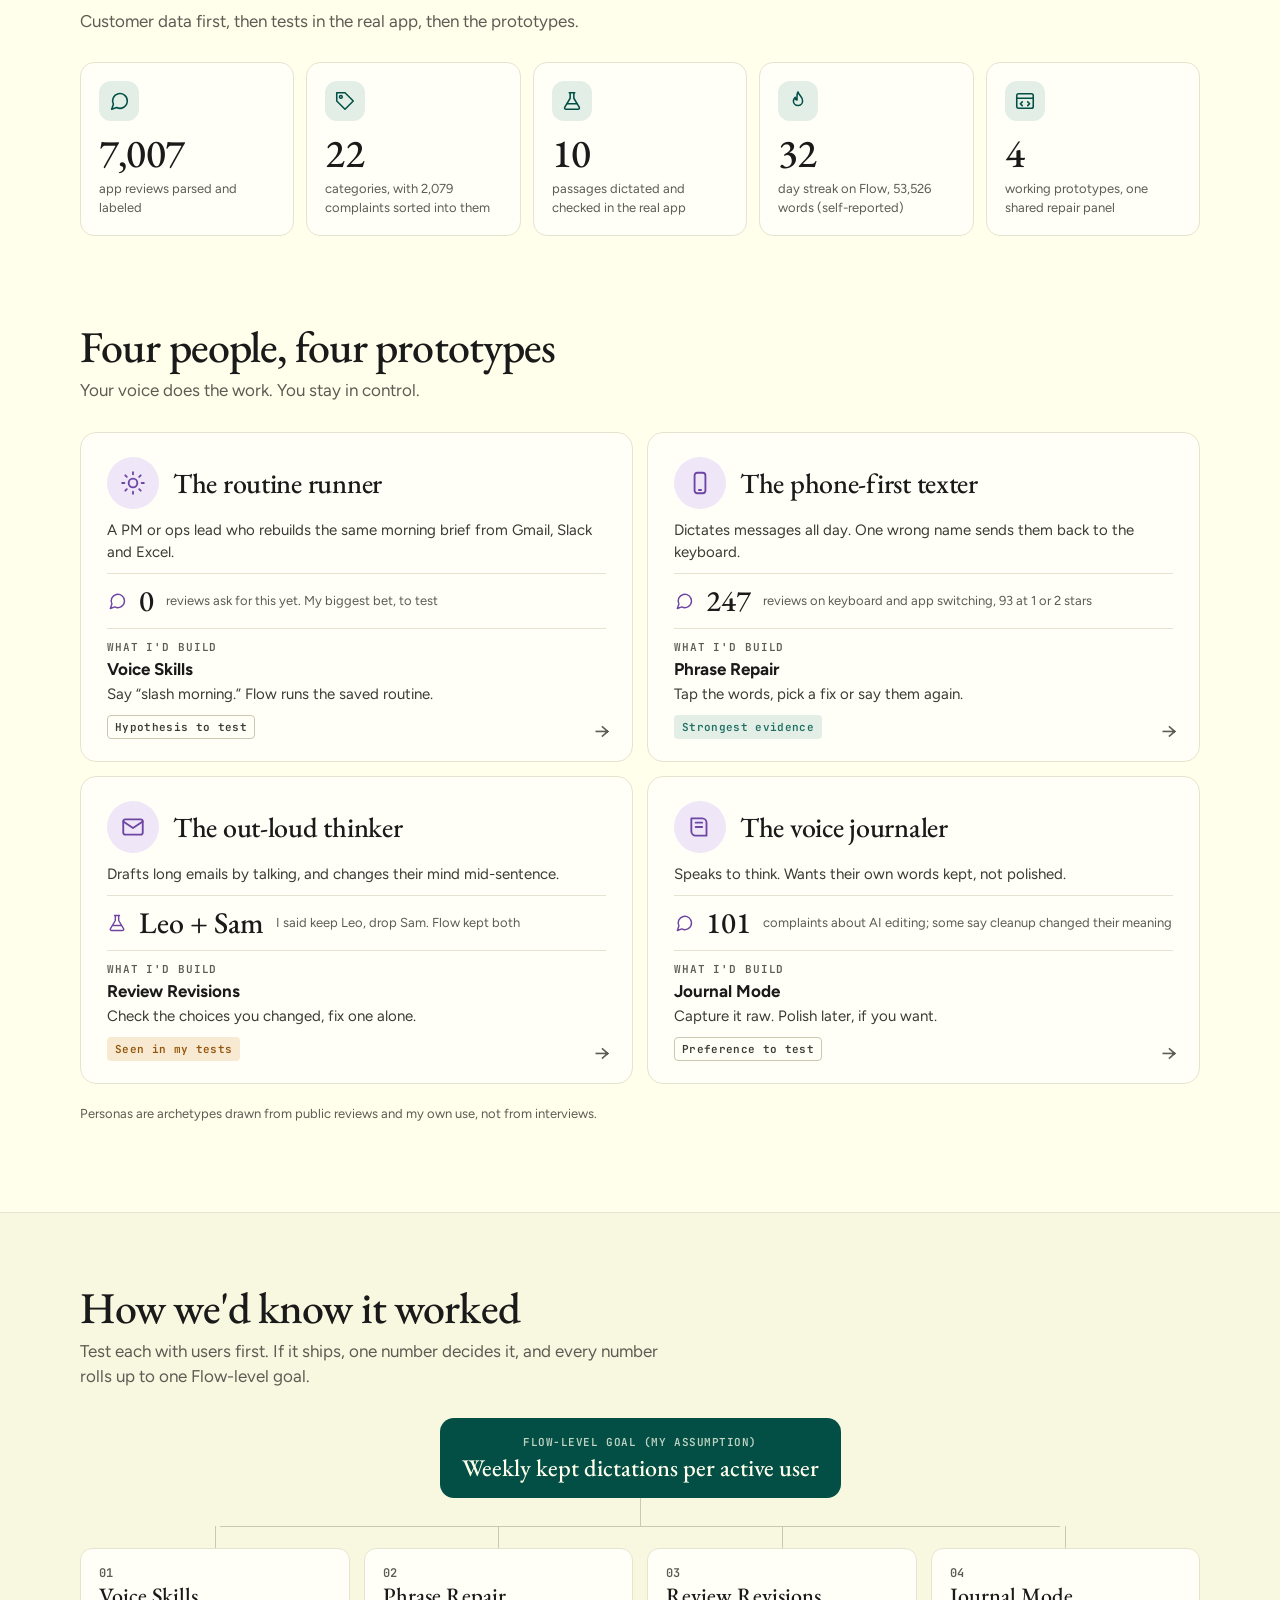
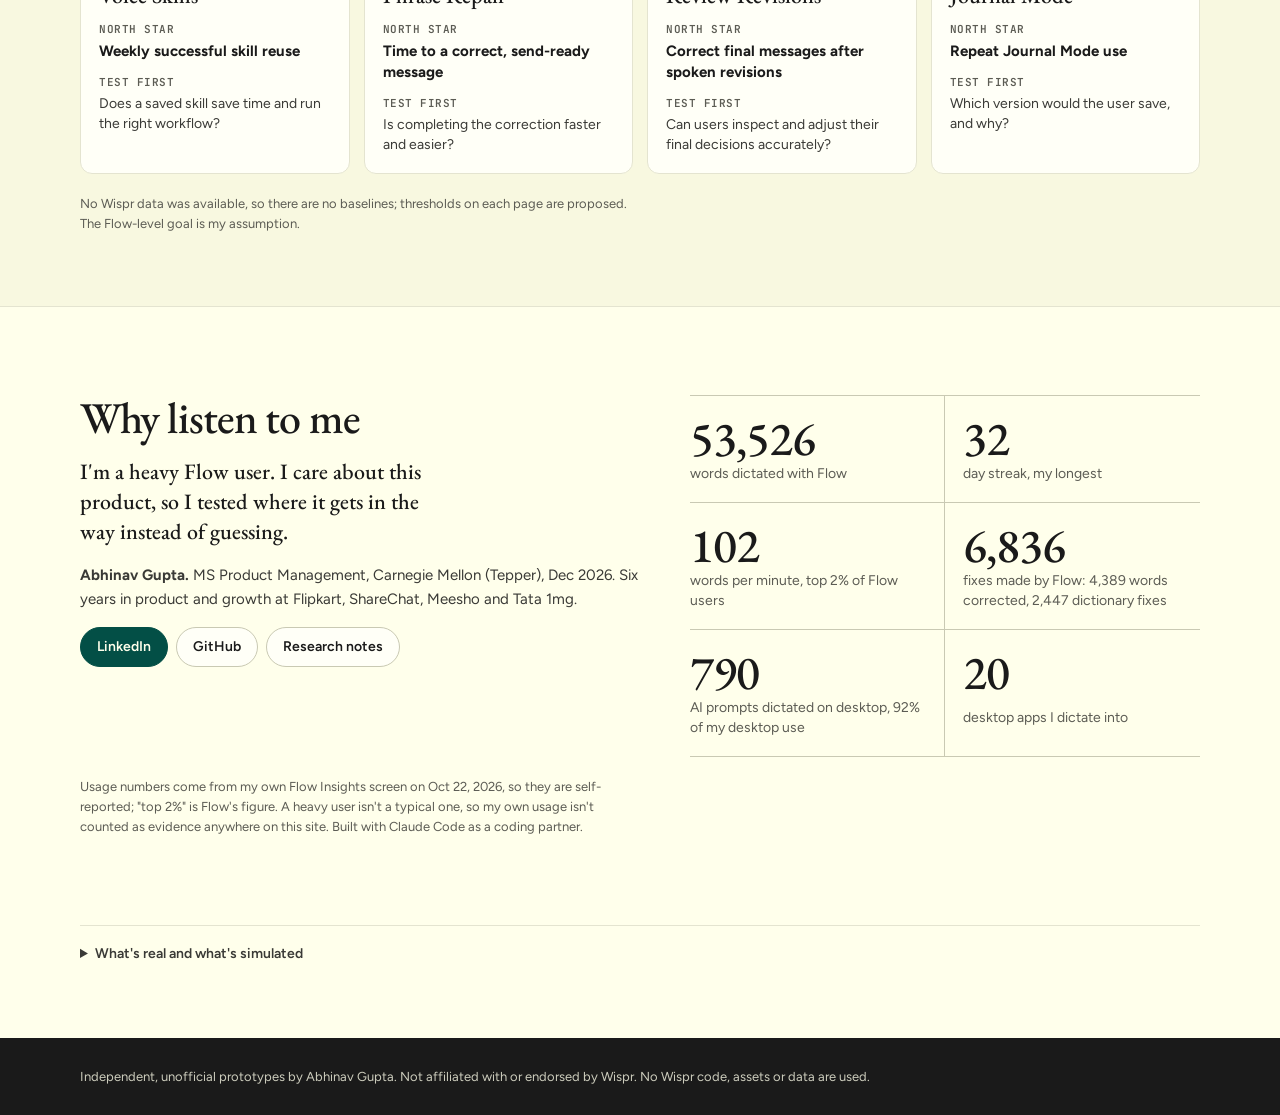
==== commit f101b5f7: "Ship the Oct 20 film cut and a current dashboard screenshot The film now shows the persona titles th" ====
--- a/site/index.html
+++ b/site/index.html
@@ -48,7 +48,7 @@
         <p class="ov-sub">I dictate with Flow every day. Four moments still send me back to the keyboard. Here's what I'd build.</p>
       </div>
       <a class="ov-data" href="https://wispr-reviews-site.vercel.app/" target="_blank" rel="noopener" aria-label="Real customer data, analyzed: open the Wispr Flow app reviews dashboard (7,007 reviews)">
-        <span class="ov-data-shot"><img src="assets/img/reviews-dashboard.webp" width="1080" height="885" alt="The Wispr Flow app reviews dashboard: 7,007 public reviews, average 4.04 stars, and a chart of where the signal is: 2,511 praise, 2,079 complaints, 211 requests."></span>
+        <span class="ov-data-shot"><img src="assets/img/reviews-dashboard.webp" width="1080" height="885" alt="The Wispr Flow app reviews dashboard: 7,007 public reviews, average 4.04 stars, and a chart of where the signal is: 2,511 praise, 2,079 complaints, 211 requests, then the first insight cards."></span>
         <span class="ov-data-cap"><strong>Real customer data, analyzed</strong><span>7,007 public app reviews, labeled and charted · open the dashboard ↗</span></span>
       </a>
       <ul class="www" aria-label="Who it's for, the problem, and why it matters">
